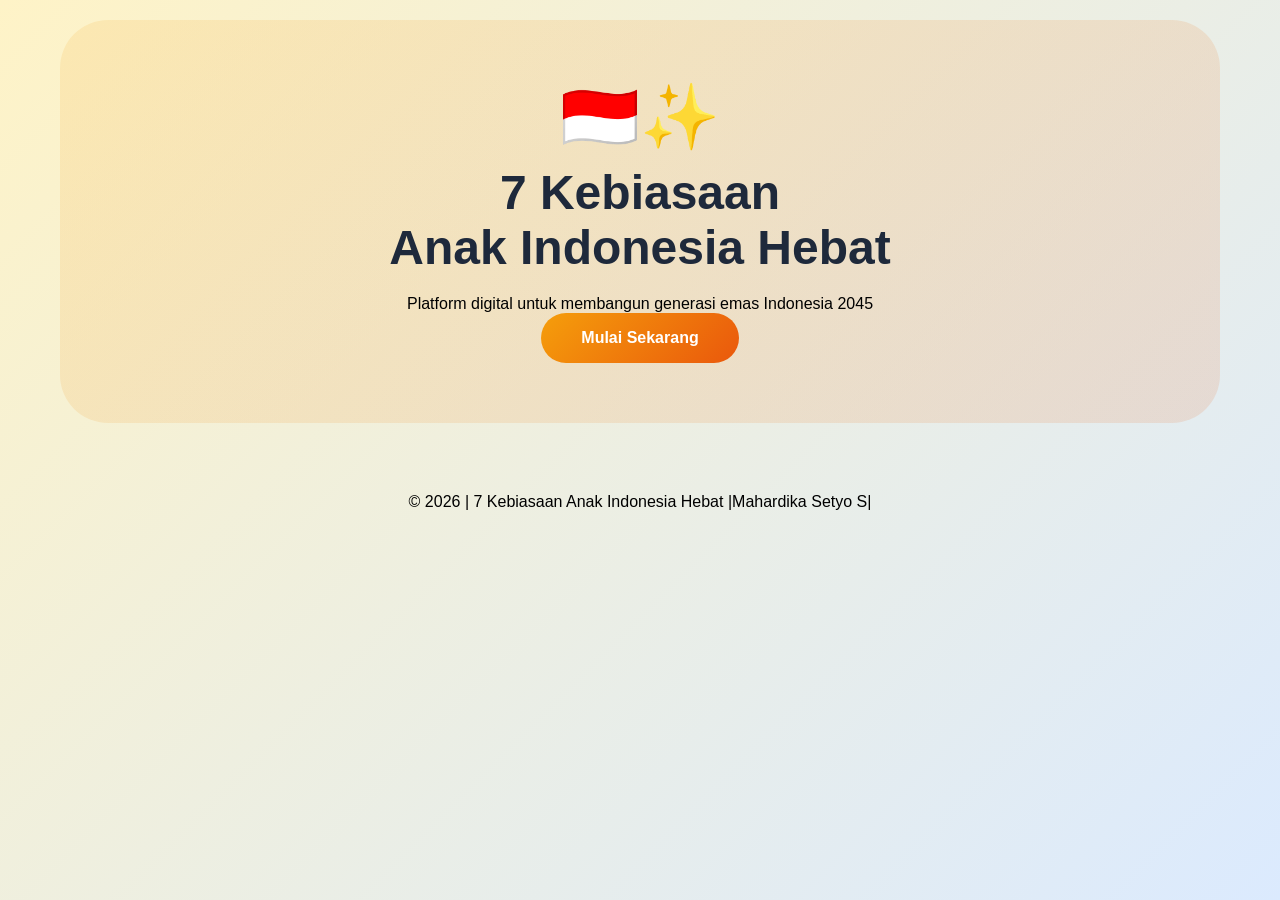
==== index.html @ 8ad5bed9 "Update index.html" ====
<!DOCTYPE html>
<html lang="id">
<head>
    <meta charset="UTF-8">
    <meta name="viewport" content="width=device-width, initial-scale=1.0">
    <title>7 Kebiasaan Anak Indonesia Hebat</title>
    <link rel="stylesheet" href="style.css">
    <script src="app.js"></script>
</head>
<body>
<div id="loadingOverlay" class="loading-overlay hidden"><div class="spinner"></div></div>

<div class="container">
    <div class="hero">
        <div class="logo-icon">🇮🇩✨</div>
        <h1>7 Kebiasaan<br>Anak Indonesia Hebat</h1>
        <p>Platform digital untuk membangun generasi emas Indonesia 2045</p>
        <div style="display: flex; gap: 20px; justify-content: center; flex-wrap: wrap;">
            <button onclick="window.location.href='login.html'" class="btn btn-primary" style="padding: 16px 40px; font-size: 16px;">Mulai Sekarang</button>
        </div>
    </div>
    <footer style="text-align: center; padding: 30px;">© 2026 | 7 Kebiasaan Anak Indonesia Hebat |Mahardika Setyo S|</footer>
</div>
</body>
</html>
---- style.css ----
* {
    margin: 0;
    padding: 0;
    box-sizing: border-box;
    font-family: 'Segoe UI', Tahoma, Geneva, Verdana, sans-serif;
}

body {
    background: linear-gradient(135deg, #fef3c7 0%, #dbeafe 100%);
    min-height: 100vh;
}

.container {
    max-width: 1200px;
    margin: 0 auto;
    padding: 20px;
}

.card {
    background: white;
    border-radius: 24px;
    padding: 28px;
    margin-bottom: 24px;
    box-shadow: 0 10px 25px -5px rgba(0, 0, 0, 0.1);
}

.login-card {
    max-width: 500px;
    margin: 60px auto;
    text-align: center;
}

.logo-icon {
    font-size: 64px;
    margin-bottom: 10px;
}

.btn {
    padding: 12px 28px;
    border-radius: 40px;
    border: none;
    font-weight: 600;
    cursor: pointer;
    transition: all 0.2s;
    font-size: 14px;
    display: inline-flex;
    align-items: center;
    gap: 8px;
    justify-content: center;
}

.btn-primary {
    background: linear-gradient(135deg, #f59e0b, #ea580c);
    color: white;
}

.btn-primary:hover {
    transform: translateY(-2px);
    box-shadow: 0 8px 20px rgba(245, 158, 11, 0.4);
}

.btn-secondary {
    background: #1e293b;
    color: white;
}

.btn-outline {
    background: transparent;
    border: 2px solid #f59e0b;
    color: #f59e0b;
}

.btn-outline:hover {
    background: #f59e0b;
    color: white;
}

.btn-danger {
    background: #ef4444;
    color: white;
}

.btn-sm {
    padding: 6px 16px;
    font-size: 12px;
}

.btn-block {
    width: 100%;
}

.form-group {
    margin-bottom: 20px;
    text-align: left;
}

label {
    font-weight: 600;
    color: #334155;
    display: block;
    margin-bottom: 8px;
}

input, select, textarea {
    width: 100%;
    padding: 12px 16px;
    border: 2px solid #e2e8f0;
    border-radius: 16px;
    font-size: 14px;
}

input:focus, select:focus, textarea:focus {
    outline: none;
    border-color: #f59e0b;
}

.habit-card {
    background: #fefce8;
    border-radius: 20px;
    padding: 20px;
    margin-bottom: 20px;
    border-left: 5px solid #f59e0b;
}

.habit-card h3 {
    margin-bottom: 15px;
    color: #1e293b;
    font-size: 1.1rem;
}

.checkbox-grid {
    display: grid;
    grid-template-columns: repeat(auto-fill, minmax(200px, 1fr));
    gap: 10px;
    margin-bottom: 10px;
    max-height: 400px;
    overflow-y: auto;
}

.checkbox-item {
    background: white;
    padding: 10px 16px;
    border-radius: 40px;
    display: flex;
    align-items: center;
    gap: 10px;
    border: 1px solid #e2e8f0;
    cursor: pointer;
}

.checkbox-item:hover {
    background: #fef3c7;
    border-color: #f59e0b;
}

.checkbox-item input {
    width: auto;
    margin: 0;
}

.navbar {
    background: white;
    padding: 16px 32px;
    box-shadow: 0 4px 20px rgba(0, 0, 0, 0.05);
    position: sticky;
    top: 0;
    z-index: 100;
}

.nav-container {
    max-width: 1200px;
    margin: 0 auto;
    display: flex;
    justify-content: space-between;
    align-items: center;
    flex-wrap: wrap;
    gap: 15px;
}

.logo {
    display: flex;
    align-items: center;
    gap: 10px;
    font-weight: 700;
    font-size: 1.2rem;
    color: #1e293b;
}

.user-info {
    display: flex;
    align-items: center;
    gap: 16px;
}

.tabs {
    display: flex;
    gap: 12px;
    margin-bottom: 24px;
    flex-wrap: wrap;
}

.tab {
    padding: 10px 24px;
    border-radius: 40px;
    cursor: pointer;
    background: #f1f5f9;
    font-weight: 600;
    border: none;
    transition: all 0.2s;
}

.tab.active {
    background: #f59e0b;
    color: white;
}

.tab:hover:not(.active) {
    background: #e2e8f0;
}

.login-tabs {
    display: flex;
    gap: 12px;
    margin-bottom: 24px;
}

.tab-btn {
    flex: 1;
    padding: 10px;
    border-radius: 40px;
    cursor: pointer;
    background: #f1f5f9;
    border: none;
    font-weight: 600;
    transition: all 0.2s;
}

.tab-btn.active {
    background: #f59e0b;
    color: white;
}

.table-wrapper {
    overflow-x: auto;
    margin-top: 20px;
    border-radius: 16px;
    border: 1px solid #e2e8f0;
    background: white;
}

.data-table {
    width: 100%;
    border-collapse: collapse;
    font-size: 14px;
}

.data-table th {
    background: #f59e0b;
    color: white;
    padding: 14px 16px;
    text-align: left;
    white-space: nowrap;
}

.data-table td {
    padding: 12px 16px;
    border-bottom: 1px solid #e2e8f0;
}

.data-table tr:hover {
    background: #fef3c7;
}

.btn-delete {
    background: #ef4444;
    color: white;
    border: none;
    padding: 6px 14px;
    border-radius: 20px;
    cursor: pointer;
}

.btn-delete:hover {
    background: #dc2626;
}

.empty-row td {
    text-align: center;
    padding: 40px;
    color: #94a3b8;
}

.loading-overlay {
    position: fixed;
    top: 0;
    left: 0;
    right: 0;
    bottom: 0;
    background: rgba(0, 0, 0, 0.5);
    display: flex;
    align-items: center;
    justify-content: center;
    z-index: 2000;
}

.spinner {
    width: 50px;
    height: 50px;
    border: 4px solid #f3f3f3;
    border-top: 4px solid #f59e0b;
    border-radius: 50%;
    animation: spin 1s linear infinite;
}

@keyframes spin {
    to { transform: rotate(360deg); }
}

.toast {
    position: fixed;
    bottom: 30px;
    right: 30px;
    background: #1e293b;
    color: white;
    padding: 14px 24px;
    border-radius: 60px;
    z-index: 1000;
    animation: slideIn 0.3s ease;
    box-shadow: 0 5px 15px rgba(0, 0, 0, 0.2);
}

@keyframes slideIn {
    from { transform: translateX(100%); opacity: 0; }
    to { transform: translateX(0); opacity: 1; }
}

.hidden {
    display: none;
}

.flex-between {
    display: flex;
    justify-content: space-between;
    align-items: center;
    flex-wrap: wrap;
    gap: 16px;
}

.btn-group {
    display: flex;
    gap: 10px;
    flex-wrap: wrap;
}

small {
    color: #64748b;
    font-size: 12px;
}

.stats-grid {
    display: grid;
    grid-template-columns: repeat(4, 1fr);
    gap: 20px;
    margin-bottom: 30px;
}

.stat-card {
    background: linear-gradient(135deg, #f59e0b10, #ea580c10);
    border-radius: 24px;
    padding: 20px;
    text-align: center;
    border: 1px solid #f59e0b20;
}

.stat-value {
    font-size: 32px;
    font-weight: 800;
    color: #f59e0b;
}

.hero {
    text-align: center;
    padding: 60px 20px;
    background: linear-gradient(135deg, #f59e0b20, #ea580c20);
    border-radius: 48px;
    margin-bottom: 40px;
}

.hero h1 {
    font-size: 3rem;
    color: #1e293b;
    margin-bottom: 20px;
}

.date-input {
    max-width: 250px;
}

@media (max-width: 768px) {
    .container { padding: 16px; }
    .card { padding: 20px; }
    .hero h1 { font-size: 2rem; }
    .stats-grid { grid-template-columns: repeat(2, 1fr); }
    .data-table th, .data-table td { padding: 8px 10px; font-size: 11px; }
}
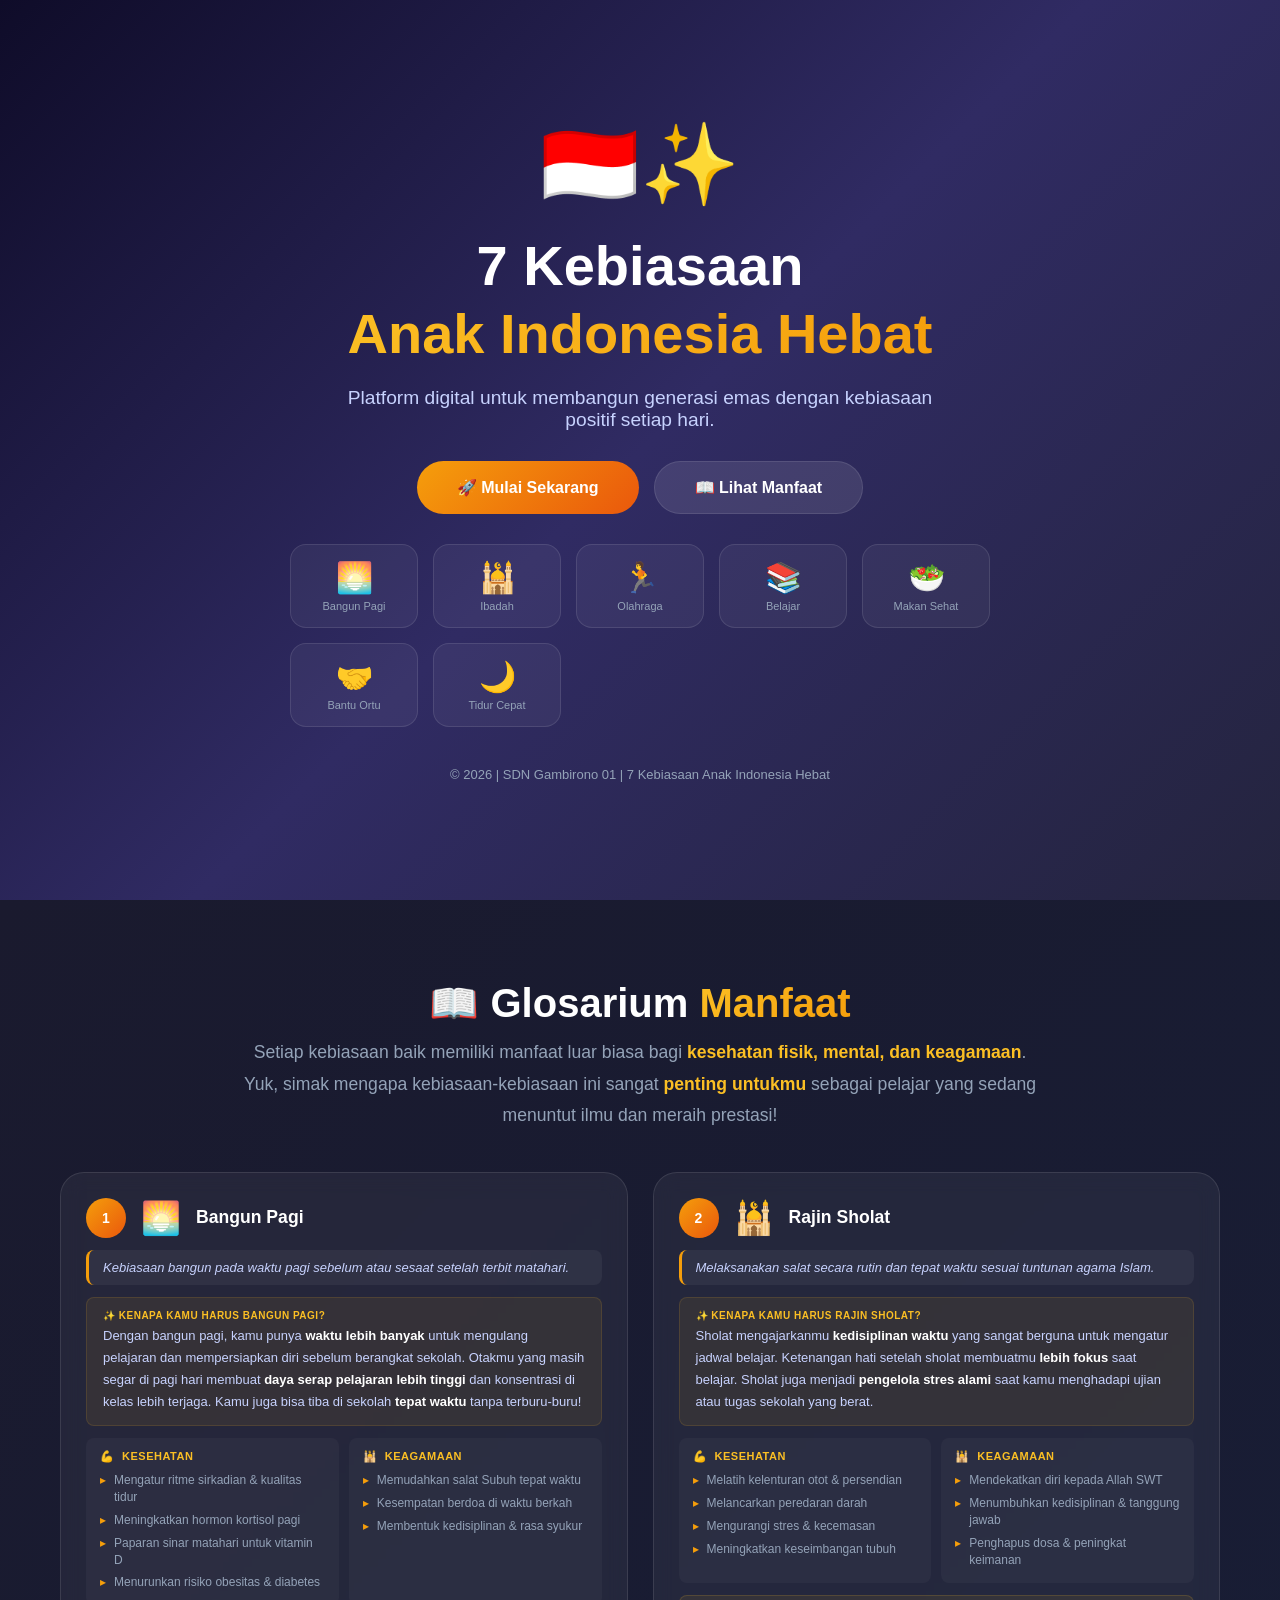
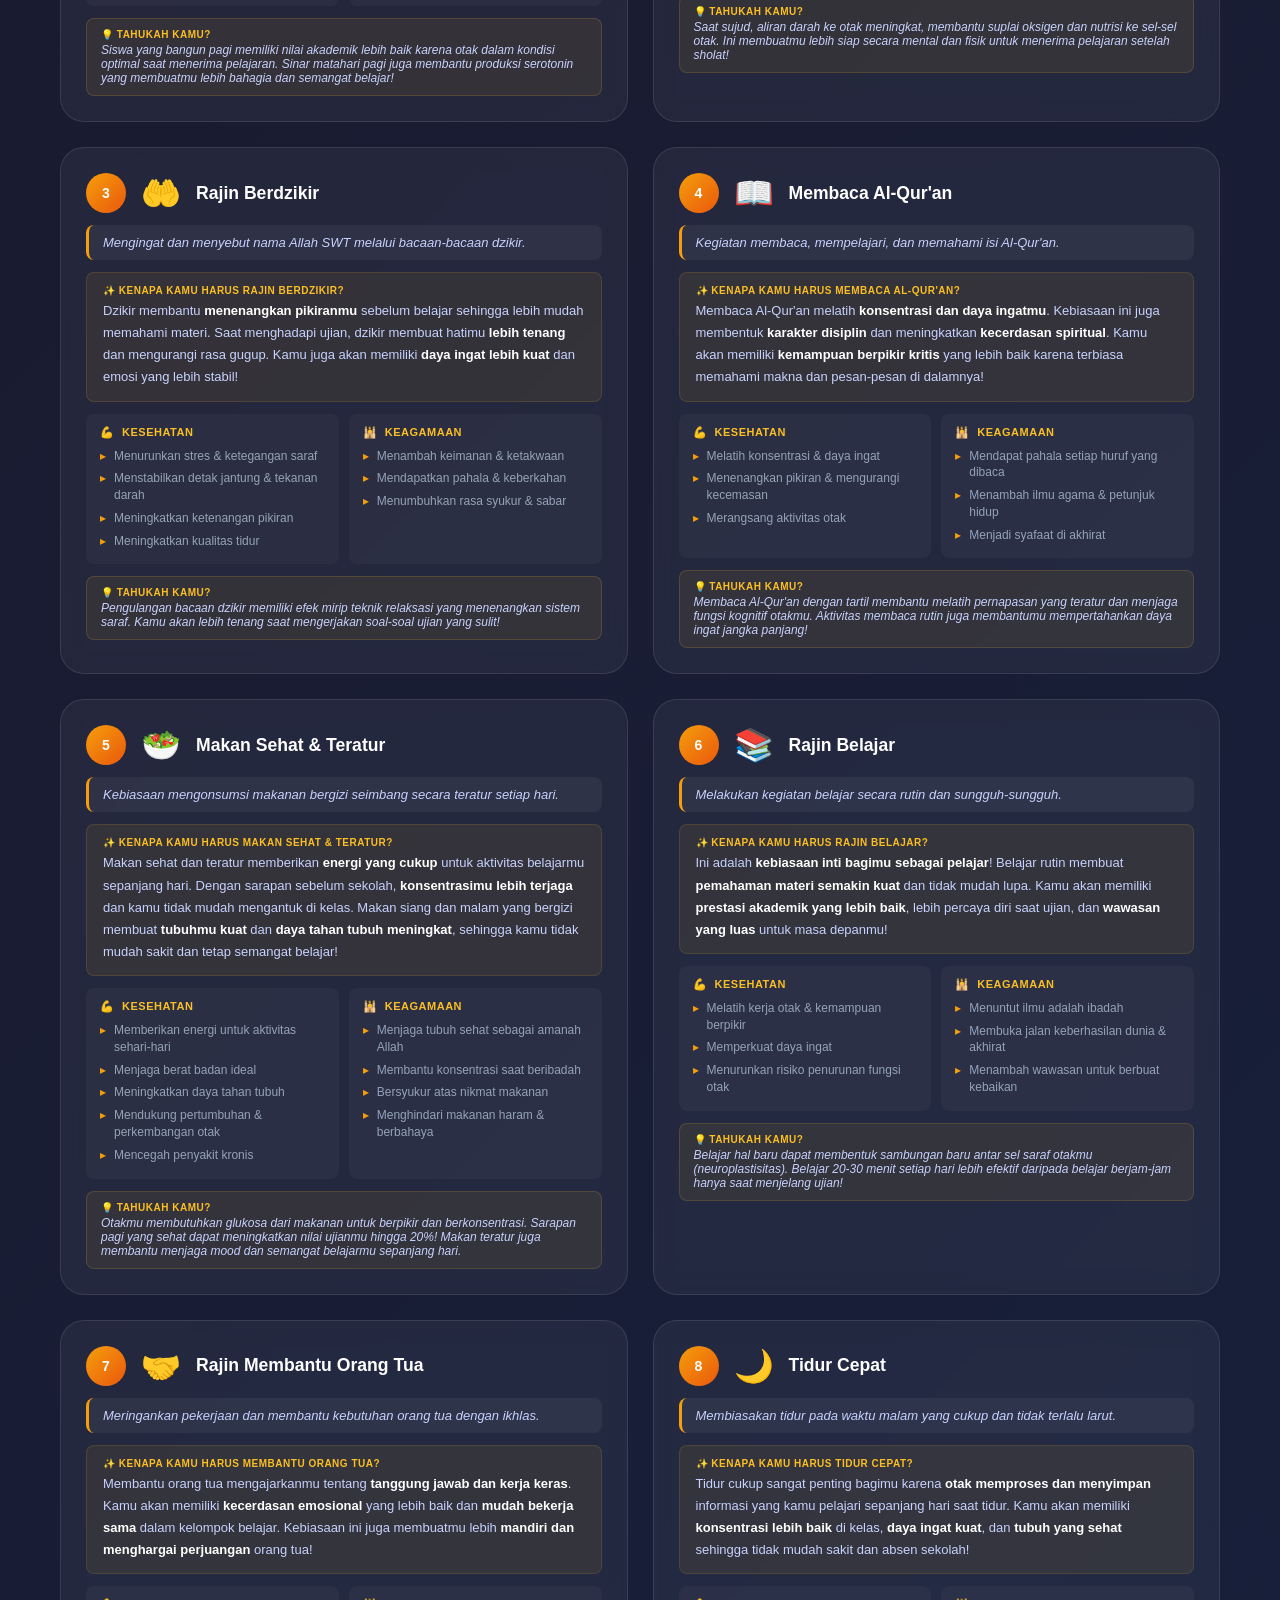
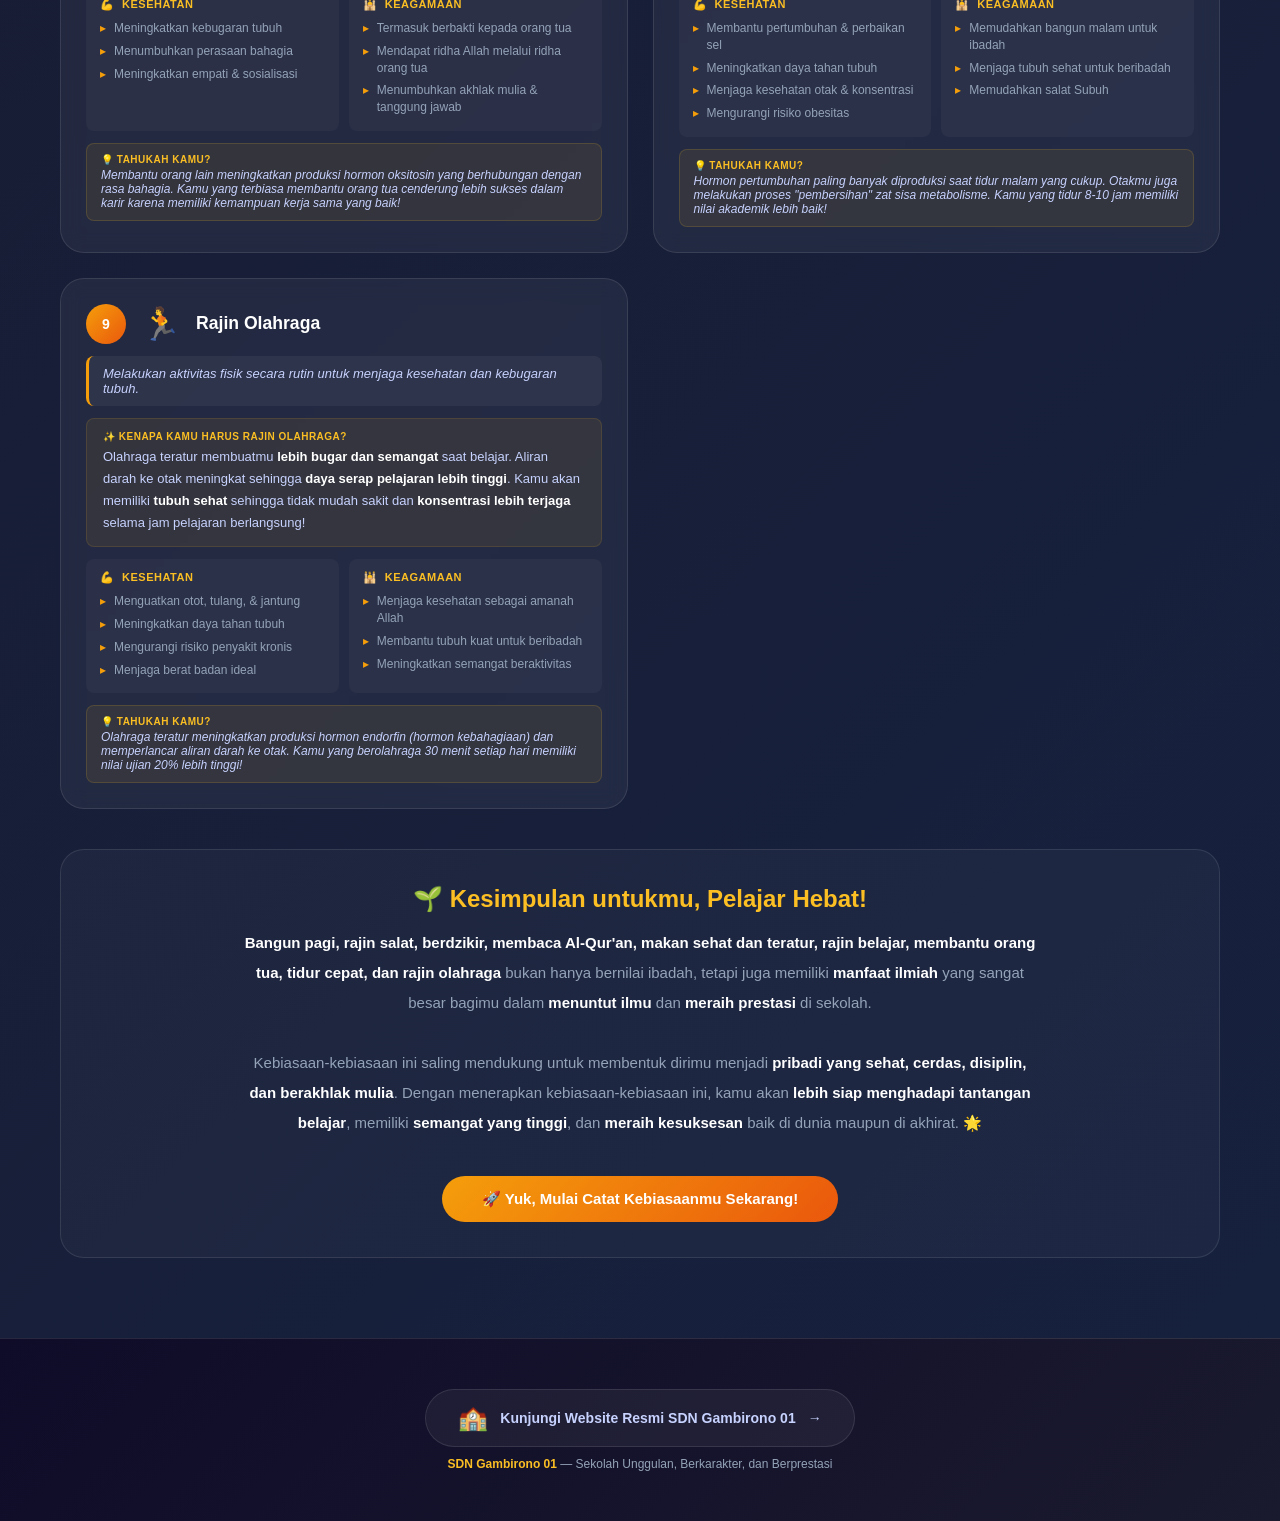
==== commit 4443a311: "Update index.html" ====
--- a/index.html
+++ b/index.html
@@ -3,23 +3,845 @@
 <head>
     <meta charset="UTF-8">
     <meta name="viewport" content="width=device-width, initial-scale=1.0">
-    <title>7 Kebiasaan Anak Indonesia Hebat</title>
-    <link rel="stylesheet" href="style.css">
-    <script src="app.js"></script>
+    <title>7 Kebiasaan Anak Indonesia Hebat - SDN Gambirono 01</title>
+    <link rel="stylesheet" href="styles.css">
+    <style>
+        .hero-full {
+            min-height: 100vh;
+            display: flex;
+            flex-direction: column;
+            justify-content: center;
+            align-items: center;
+            text-align: center;
+            padding: 40px 20px;
+            background: linear-gradient(135deg, #0f0c29, #302b63, #24243e);
+        }
+        .hero-full .logo-icon {
+            font-size: 80px;
+            margin-bottom: 20px;
+        }
+        .hero-full h1 {
+            font-size: 3.5rem;
+            font-weight: 900;
+            line-height: 1.2;
+            margin-bottom: 20px;
+        }
+        .hero-full h1 .highlight {
+            background: linear-gradient(135deg, #fbbf24, #f59e0b);
+            -webkit-background-clip: text;
+            -webkit-text-fill-color: transparent;
+            background-clip: text;
+        }
+        .hero-full p.subtitle {
+            font-size: 1.2rem;
+            color: var(--text-light);
+            max-width: 600px;
+            margin-bottom: 30px;
+        }
+        .hero-full .btn-group {
+            display: flex;
+            gap: 15px;
+            flex-wrap: wrap;
+            justify-content: center;
+        }
+        .hero-full .btn-hero {
+            padding: 16px 40px;
+            font-size: 16px;
+            border-radius: var(--radius-full);
+        }
+        .hero-full .features-hero {
+            display: grid;
+            grid-template-columns: repeat(auto-fit, minmax(120px, 1fr));
+            gap: 15px;
+            max-width: 700px;
+            margin: 30px auto 0;
+            width: 100%;
+        }
+        .hero-full .features-hero .feat {
+            background: rgba(255,255,255,0.05);
+            border-radius: var(--radius);
+            padding: 15px;
+            text-align: center;
+            border: 1px solid var(--border-glass);
+            transition: all 0.3s;
+            cursor: default;
+        }
+        .hero-full .features-hero .feat:hover {
+            background: rgba(255,255,255,0.1);
+            transform: translateY(-3px);
+        }
+        .hero-full .features-hero .feat .icon {
+            font-size: 30px;
+        }
+        .hero-full .features-hero .feat .label {
+            font-size: 11px;
+            color: var(--text-muted);
+            margin-top: 5px;
+        }
+        .footer-hero {
+            margin-top: 40px;
+            color: var(--text-muted);
+            font-size: 13px;
+        }
+
+        /* ============ GLOSARIUM ============ */
+        .glosarium-section {
+            background: linear-gradient(135deg, #1a1a2e, #16213e);
+            padding: 60px 20px;
+            width: 100%;
+        }
+        .glosarium-section .container {
+            max-width: 1200px;
+            margin: 0 auto;
+        }
+        .glosarium-section .section-title {
+            text-align: center;
+            font-size: 2.5rem;
+            font-weight: 800;
+            color: white;
+            margin-bottom: 10px;
+        }
+        .glosarium-section .section-title span {
+            background: linear-gradient(135deg, #fbbf24, #f59e0b);
+            -webkit-background-clip: text;
+            -webkit-text-fill-color: transparent;
+            background-clip: text;
+        }
+        .glosarium-section .section-subtitle {
+            text-align: center;
+            color: var(--text-muted);
+            font-size: 1.1rem;
+            margin-bottom: 40px;
+            max-width: 800px;
+            margin-left: auto;
+            margin-right: auto;
+            line-height: 1.8;
+        }
+        .glosarium-section .section-subtitle strong {
+            color: var(--primary-light);
+        }
+        .glosarium-grid {
+            display: grid;
+            grid-template-columns: repeat(auto-fit, minmax(380px, 1fr));
+            gap: 25px;
+        }
+        .glosarium-card {
+            background: rgba(255,255,255,0.05);
+            border-radius: var(--radius-lg);
+            padding: 25px;
+            border: 1px solid var(--border-glass);
+            transition: all 0.3s;
+            backdrop-filter: blur(10px);
+        }
+        .glosarium-card:hover {
+            background: rgba(255,255,255,0.08);
+            transform: translateY(-5px);
+            box-shadow: 0 20px 40px rgba(0,0,0,0.3);
+        }
+        .glosarium-card .card-header {
+            display: flex;
+            align-items: center;
+            gap: 15px;
+            margin-bottom: 12px;
+        }
+        .glosarium-card .card-header .number {
+            display: flex;
+            align-items: center;
+            justify-content: center;
+            width: 40px;
+            height: 40px;
+            border-radius: 50%;
+            background: var(--primary-gradient);
+            color: white;
+            font-weight: 800;
+            font-size: 14px;
+            flex-shrink: 0;
+        }
+        .glosarium-card .card-header .icon {
+            font-size: 32px;
+        }
+        .glosarium-card .card-header h3 {
+            font-size: 1.1rem;
+            color: white;
+            font-weight: 700;
+        }
+        .glosarium-card .pengertian {
+            font-size: 13px;
+            color: var(--text-light);
+            font-style: italic;
+            margin-bottom: 12px;
+            padding: 10px 14px;
+            background: rgba(255,255,255,0.05);
+            border-radius: 8px;
+            border-left: 3px solid var(--primary);
+        }
+        .glosarium-card .ajakan {
+            background: rgba(251, 191, 36, 0.08);
+            border-radius: 8px;
+            padding: 12px 16px;
+            margin-bottom: 12px;
+            border: 1px solid rgba(251, 191, 36, 0.12);
+        }
+        .glosarium-card .ajakan .label {
+            font-size: 10px;
+            font-weight: 700;
+            color: var(--primary-light);
+            text-transform: uppercase;
+            letter-spacing: 0.5px;
+        }
+        .glosarium-card .ajakan .text {
+            font-size: 13px;
+            color: var(--text-light);
+            margin-top: 4px;
+            line-height: 1.7;
+        }
+        .glosarium-card .ajakan .text strong {
+            color: white;
+        }
+        .glosarium-card .benefits {
+            display: grid;
+            grid-template-columns: 1fr 1fr;
+            gap: 10px;
+        }
+        .glosarium-card .benefits .benefit-col {
+            background: rgba(255,255,255,0.03);
+            border-radius: 8px;
+            padding: 12px 14px;
+        }
+        .glosarium-card .benefits .benefit-col .benefit-title {
+            font-size: 11px;
+            font-weight: 700;
+            color: var(--primary-light);
+            text-transform: uppercase;
+            letter-spacing: 0.5px;
+            margin-bottom: 6px;
+        }
+        .glosarium-card .benefits .benefit-col .benefit-title .emoji {
+            margin-right: 4px;
+        }
+        .glosarium-card .benefits .benefit-col ul {
+            list-style: none;
+            padding: 0;
+            margin: 0;
+        }
+        .glosarium-card .benefits .benefit-col ul li {
+            font-size: 12px;
+            color: var(--text-muted);
+            padding: 3px 0;
+            padding-left: 14px;
+            position: relative;
+            line-height: 1.4;
+        }
+        .glosarium-card .benefits .benefit-col ul li::before {
+            content: "▸";
+            position: absolute;
+            left: 0;
+            color: var(--primary);
+        }
+        .glosarium-card .fact {
+            margin-top: 12px;
+            padding: 10px 14px;
+            background: rgba(251, 191, 36, 0.08);
+            border-radius: 8px;
+            border: 1px solid rgba(251, 191, 36, 0.15);
+        }
+        .glosarium-card .fact .fact-label {
+            font-size: 10px;
+            font-weight: 700;
+            color: var(--primary-light);
+            text-transform: uppercase;
+            letter-spacing: 0.5px;
+        }
+        .glosarium-card .fact .fact-text {
+            font-size: 12px;
+            color: var(--text-light);
+            margin-top: 3px;
+            font-style: italic;
+        }
+
+        .glosarium-footer {
+            margin-top: 40px;
+            padding: 35px;
+            background: rgba(255,255,255,0.03);
+            border-radius: var(--radius-lg);
+            border: 1px solid var(--border-glass);
+            text-align: center;
+        }
+        .glosarium-footer h3 {
+            color: white;
+            font-size: 1.5rem;
+            margin-bottom: 15px;
+        }
+        .glosarium-footer h3 span {
+            color: var(--primary-light);
+        }
+        .glosarium-footer p {
+            color: var(--text-muted);
+            font-size: 15px;
+            max-width: 800px;
+            margin: 0 auto;
+            line-height: 2;
+        }
+        .glosarium-footer p strong {
+            color: white;
+        }
+        .glosarium-footer .btn-footer {
+            margin-top: 20px;
+            display: inline-flex;
+            padding: 14px 40px;
+            font-size: 15px;
+            border-radius: var(--radius-full);
+            background: var(--primary-gradient);
+            color: white;
+            border: none;
+            font-weight: 700;
+            cursor: pointer;
+            transition: all 0.3s;
+            text-decoration: none;
+        }
+        .glosarium-footer .btn-footer:hover {
+            transform: translateY(-2px);
+            box-shadow: 0 8px 25px rgba(245, 158, 11, 0.4);
+        }
+
+        /* ============ LINK WEBSITE SEKOLAH ============ */
+        .school-link-section {
+            background: linear-gradient(135deg, #0f0c29, #1a1a2e);
+            padding: 30px 20px;
+            text-align: center;
+            border-top: 1px solid var(--border-glass);
+        }
+        .school-link-section .container {
+            max-width: 800px;
+            margin: 0 auto;
+        }
+        .school-link-section .school-link {
+            display: inline-flex;
+            align-items: center;
+            gap: 12px;
+            padding: 14px 32px;
+            background: rgba(255,255,255,0.05);
+            border: 1px solid var(--border-glass);
+            border-radius: var(--radius-full);
+            color: var(--text-light);
+            text-decoration: none;
+            font-size: 14px;
+            font-weight: 600;
+            transition: all 0.3s;
+        }
+        .school-link-section .school-link:hover {
+            background: rgba(255,255,255,0.1);
+            border-color: var(--primary);
+            color: white;
+            transform: translateY(-2px);
+            box-shadow: 0 8px 25px rgba(0,0,0,0.2);
+        }
+        .school-link-section .school-link .icon {
+            font-size: 24px;
+        }
+        .school-link-section .school-link .arrow {
+            transition: transform 0.3s;
+        }
+        .school-link-section .school-link:hover .arrow {
+            transform: translateX(5px);
+        }
+        .school-link-section .school-name {
+            color: var(--text-muted);
+            font-size: 12px;
+            margin-top: 10px;
+        }
+        .school-link-section .school-name strong {
+            color: var(--primary-light);
+        }
+
+        @media (max-width: 768px) {
+            .hero-full h1 { font-size: 2.2rem; }
+            .hero-full .btn-hero { padding: 14px 28px; font-size: 14px; }
+            .glosarium-section .section-title { font-size: 1.8rem; }
+            .glosarium-grid { grid-template-columns: 1fr; }
+            .glosarium-card .benefits { grid-template-columns: 1fr; }
+            .glosarium-footer h3 { font-size: 1.2rem; }
+            .glosarium-footer p { font-size: 14px; }
+            .school-link-section .school-link { font-size: 13px; padding: 12px 24px; }
+        }
+        @media (max-width: 480px) {
+            .glosarium-card .benefits { grid-template-columns: 1fr; }
+            .glosarium-card .card-header h3 { font-size: 1rem; }
+            .glosarium-section .section-subtitle { font-size: 0.95rem; }
+            .school-link-section .school-link { font-size: 12px; padding: 10px 18px; flex-wrap: wrap; justify-content: center; }
+        }
+    </style>
 </head>
 <body>
-<div id="loadingOverlay" class="loading-overlay hidden"><div class="spinner"></div></div>
-
-<div class="container">
-    <div class="hero">
-        <div class="logo-icon">🇮🇩✨</div>
-        <h1>7 Kebiasaan<br>Anak Indonesia Hebat</h1>
-        <p>Platform digital untuk membangun generasi emas Indonesia 2045</p>
-        <div style="display: flex; gap: 20px; justify-content: center; flex-wrap: wrap;">
-            <button onclick="window.location.href='login.html'" class="btn btn-primary" style="padding: 16px 40px; font-size: 16px;">Mulai Sekarang</button>
+
+<!-- ============ HERO SECTION ============ -->
+<div class="hero-full">
+    <div class="logo-icon">🇮🇩✨</div>
+    <h1>7 Kebiasaan<br><span class="highlight">Anak Indonesia Hebat</span></h1>
+    <p class="subtitle">Platform digital untuk membangun generasi emas dengan kebiasaan positif setiap hari.</p>
+    <div class="btn-group">
+        <a href="login.html" class="btn btn-primary btn-hero">🚀 Mulai Sekarang</a>
+        <a href="#glosarium" class="btn btn-secondary btn-hero">📖 Lihat Manfaat</a>
+    </div>
+    
+    <div class="features-hero">
+        <div class="feat"><div class="icon">🌅</div><div class="label">Bangun Pagi</div></div>
+        <div class="feat"><div class="icon">🕌</div><div class="label">Ibadah</div></div>
+        <div class="feat"><div class="icon">🏃</div><div class="label">Olahraga</div></div>
+        <div class="feat"><div class="icon">📚</div><div class="label">Belajar</div></div>
+        <div class="feat"><div class="icon">🥗</div><div class="label">Makan Sehat</div></div>
+        <div class="feat"><div class="icon">🤝</div><div class="label">Bantu Ortu</div></div>
+        <div class="feat"><div class="icon">🌙</div><div class="label">Tidur Cepat</div></div>
+    </div>
+    
+    <div class="footer-hero">
+        © 2026 | SDN Gambirono 01 | 7 Kebiasaan Anak Indonesia Hebat
+    </div>
+</div>
+
+<!-- ============ GLOSARIUM SECTION ============ -->
+<section class="glosarium-section" id="glosarium">
+    <div class="container">
+        <h2 class="section-title">📖 Glosarium <span>Manfaat</span></h2>
+        <p class="section-subtitle">
+            Setiap kebiasaan baik memiliki manfaat luar biasa bagi <strong>kesehatan fisik, mental, dan keagamaan</strong>. 
+            Yuk, simak mengapa kebiasaan-kebiasaan ini sangat <strong>penting untukmu</strong> sebagai pelajar 
+            yang sedang menuntut ilmu dan meraih prestasi!
+        </p>
+
+        <div class="glosarium-grid">
+            <!-- 1. Bangun Pagi -->
+            <div class="glosarium-card">
+                <div class="card-header">
+                    <span class="number">1</span>
+                    <span class="icon">🌅</span>
+                    <h3>Bangun Pagi</h3>
+                </div>
+                <div class="pengertian">
+                    Kebiasaan bangun pada waktu pagi sebelum atau sesaat setelah terbit matahari.
+                </div>
+                <div class="ajakan">
+                    <div class="label">✨ Kenapa Kamu Harus Bangun Pagi?</div>
+                    <div class="text">
+                        Dengan bangun pagi, kamu punya <strong>waktu lebih banyak</strong> untuk mengulang pelajaran 
+                        dan mempersiapkan diri sebelum berangkat sekolah. Otakmu yang masih segar di pagi hari membuat 
+                        <strong>daya serap pelajaran lebih tinggi</strong> dan konsentrasi di kelas lebih terjaga. 
+                        Kamu juga bisa tiba di sekolah <strong>tepat waktu</strong> tanpa terburu-buru!
+                    </div>
+                </div>
+                <div class="benefits">
+                    <div class="benefit-col">
+                        <div class="benefit-title"><span class="emoji">💪</span> Kesehatan</div>
+                        <ul>
+                            <li>Mengatur ritme sirkadian & kualitas tidur</li>
+                            <li>Meningkatkan hormon kortisol pagi</li>
+                            <li>Paparan sinar matahari untuk vitamin D</li>
+                            <li>Menurunkan risiko obesitas & diabetes</li>
+                        </ul>
+                    </div>
+                    <div class="benefit-col">
+                        <div class="benefit-title"><span class="emoji">🕌</span> Keagamaan</div>
+                        <ul>
+                            <li>Memudahkan salat Subuh tepat waktu</li>
+                            <li>Kesempatan berdoa di waktu berkah</li>
+                            <li>Membentuk kedisiplinan & rasa syukur</li>
+                        </ul>
+                    </div>
+                </div>
+                <div class="fact">
+                    <div class="fact-label">💡 Tahukah Kamu?</div>
+                    <div class="fact-text">Siswa yang bangun pagi memiliki nilai akademik lebih baik karena otak dalam kondisi optimal saat menerima pelajaran. Sinar matahari pagi juga membantu produksi serotonin yang membuatmu lebih bahagia dan semangat belajar!</div>
+                </div>
+            </div>
+
+            <!-- 2. Rajin Sholat -->
+            <div class="glosarium-card">
+                <div class="card-header">
+                    <span class="number">2</span>
+                    <span class="icon">🕌</span>
+                    <h3>Rajin Sholat</h3>
+                </div>
+                <div class="pengertian">
+                    Melaksanakan salat secara rutin dan tepat waktu sesuai tuntunan agama Islam.
+                </div>
+                <div class="ajakan">
+                    <div class="label">✨ Kenapa Kamu Harus Rajin Sholat?</div>
+                    <div class="text">
+                        Sholat mengajarkanmu <strong>kedisiplinan waktu</strong> yang sangat berguna untuk 
+                        mengatur jadwal belajar. Ketenangan hati setelah sholat membuatmu <strong>lebih fokus</strong> 
+                        saat belajar. Sholat juga menjadi <strong>pengelola stres alami</strong> saat kamu 
+                        menghadapi ujian atau tugas sekolah yang berat.
+                    </div>
+                </div>
+                <div class="benefits">
+                    <div class="benefit-col">
+                        <div class="benefit-title"><span class="emoji">💪</span> Kesehatan</div>
+                        <ul>
+                            <li>Melatih kelenturan otot & persendian</li>
+                            <li>Melancarkan peredaran darah</li>
+                            <li>Mengurangi stres & kecemasan</li>
+                            <li>Meningkatkan keseimbangan tubuh</li>
+                        </ul>
+                    </div>
+                    <div class="benefit-col">
+                        <div class="benefit-title"><span class="emoji">🕌</span> Keagamaan</div>
+                        <ul>
+                            <li>Mendekatkan diri kepada Allah SWT</li>
+                            <li>Menumbuhkan kedisiplinan & tanggung jawab</li>
+                            <li>Penghapus dosa & peningkat keimanan</li>
+                        </ul>
+                    </div>
+                </div>
+                <div class="fact">
+                    <div class="fact-label">💡 Tahukah Kamu?</div>
+                    <div class="fact-text">Saat sujud, aliran darah ke otak meningkat, membantu suplai oksigen dan nutrisi ke sel-sel otak. Ini membuatmu lebih siap secara mental dan fisik untuk menerima pelajaran setelah sholat!</div>
+                </div>
+            </div>
+
+            <!-- 3. Rajin Berdzikir -->
+            <div class="glosarium-card">
+                <div class="card-header">
+                    <span class="number">3</span>
+                    <span class="icon">🤲</span>
+                    <h3>Rajin Berdzikir</h3>
+                </div>
+                <div class="pengertian">
+                    Mengingat dan menyebut nama Allah SWT melalui bacaan-bacaan dzikir.
+                </div>
+                <div class="ajakan">
+                    <div class="label">✨ Kenapa Kamu Harus Rajin Berdzikir?</div>
+                    <div class="text">
+                        Dzikir membantu <strong>menenangkan pikiranmu</strong> sebelum belajar sehingga 
+                        lebih mudah memahami materi. Saat menghadapi ujian, dzikir membuat hatimu 
+                        <strong>lebih tenang</strong> dan mengurangi rasa gugup. Kamu juga akan memiliki 
+                        <strong>daya ingat lebih kuat</strong> dan emosi yang lebih stabil!
+                    </div>
+                </div>
+                <div class="benefits">
+                    <div class="benefit-col">
+                        <div class="benefit-title"><span class="emoji">💪</span> Kesehatan</div>
+                        <ul>
+                            <li>Menurunkan stres & ketegangan saraf</li>
+                            <li>Menstabilkan detak jantung & tekanan darah</li>
+                            <li>Meningkatkan ketenangan pikiran</li>
+                            <li>Meningkatkan kualitas tidur</li>
+                        </ul>
+                    </div>
+                    <div class="benefit-col">
+                        <div class="benefit-title"><span class="emoji">🕌</span> Keagamaan</div>
+                        <ul>
+                            <li>Menambah keimanan & ketakwaan</li>
+                            <li>Mendapatkan pahala & keberkahan</li>
+                            <li>Menumbuhkan rasa syukur & sabar</li>
+                        </ul>
+                    </div>
+                </div>
+                <div class="fact">
+                    <div class="fact-label">💡 Tahukah Kamu?</div>
+                    <div class="fact-text">Pengulangan bacaan dzikir memiliki efek mirip teknik relaksasi yang menenangkan sistem saraf. Kamu akan lebih tenang saat mengerjakan soal-soal ujian yang sulit!</div>
+                </div>
+            </div>
+
+            <!-- 4. Membaca Al-Qur'an -->
+            <div class="glosarium-card">
+                <div class="card-header">
+                    <span class="number">4</span>
+                    <span class="icon">📖</span>
+                    <h3>Membaca Al-Qur'an</h3>
+                </div>
+                <div class="pengertian">
+                    Kegiatan membaca, mempelajari, dan memahami isi Al-Qur'an.
+                </div>
+                <div class="ajakan">
+                    <div class="label">✨ Kenapa Kamu Harus Membaca Al-Qur'an?</div>
+                    <div class="text">
+                        Membaca Al-Qur'an melatih <strong>konsentrasi dan daya ingatmu</strong>. 
+                        Kebiasaan ini juga membentuk <strong>karakter disiplin</strong> dan meningkatkan 
+                        <strong>kecerdasan spiritual</strong>. Kamu akan memiliki <strong>kemampuan berpikir 
+                        kritis</strong> yang lebih baik karena terbiasa memahami makna dan pesan-pesan 
+                        di dalamnya!
+                    </div>
+                </div>
+                <div class="benefits">
+                    <div class="benefit-col">
+                        <div class="benefit-title"><span class="emoji">💪</span> Kesehatan</div>
+                        <ul>
+                            <li>Melatih konsentrasi & daya ingat</li>
+                            <li>Menenangkan pikiran & mengurangi kecemasan</li>
+                            <li>Merangsang aktivitas otak</li>
+                        </ul>
+                    </div>
+                    <div class="benefit-col">
+                        <div class="benefit-title"><span class="emoji">🕌</span> Keagamaan</div>
+                        <ul>
+                            <li>Mendapat pahala setiap huruf yang dibaca</li>
+                            <li>Menambah ilmu agama & petunjuk hidup</li>
+                            <li>Menjadi syafaat di akhirat</li>
+                        </ul>
+                    </div>
+                </div>
+                <div class="fact">
+                    <div class="fact-label">💡 Tahukah Kamu?</div>
+                    <div class="fact-text">Membaca Al-Qur'an dengan tartil membantu melatih pernapasan yang teratur dan menjaga fungsi kognitif otakmu. Aktivitas membaca rutin juga membantumu mempertahankan daya ingat jangka panjang!</div>
+                </div>
+            </div>
+
+            <!-- 5. Makan Sehat dan Teratur -->
+            <div class="glosarium-card">
+                <div class="card-header">
+                    <span class="number">5</span>
+                    <span class="icon">🥗</span>
+                    <h3>Makan Sehat & Teratur</h3>
+                </div>
+                <div class="pengertian">
+                    Kebiasaan mengonsumsi makanan bergizi seimbang secara teratur setiap hari.
+                </div>
+                <div class="ajakan">
+                    <div class="label">✨ Kenapa Kamu Harus Makan Sehat & Teratur?</div>
+                    <div class="text">
+                        Makan sehat dan teratur memberikan <strong>energi yang cukup</strong> untuk aktivitas 
+                        belajarmu sepanjang hari. Dengan sarapan sebelum sekolah, <strong>konsentrasimu 
+                        lebih terjaga</strong> dan kamu tidak mudah mengantuk di kelas. Makan siang dan malam 
+                        yang bergizi membuat <strong>tubuhmu kuat</strong> dan <strong>daya tahan tubuh 
+                        meningkat</strong>, sehingga kamu tidak mudah sakit dan tetap semangat belajar!
+                    </div>
+                </div>
+                <div class="benefits">
+                    <div class="benefit-col">
+                        <div class="benefit-title"><span class="emoji">💪</span> Kesehatan</div>
+                        <ul>
+                            <li>Memberikan energi untuk aktivitas sehari-hari</li>
+                            <li>Menjaga berat badan ideal</li>
+                            <li>Meningkatkan daya tahan tubuh</li>
+                            <li>Mendukung pertumbuhan & perkembangan otak</li>
+                            <li>Mencegah penyakit kronis</li>
+                        </ul>
+                    </div>
+                    <div class="benefit-col">
+                        <div class="benefit-title"><span class="emoji">🕌</span> Keagamaan</div>
+                        <ul>
+                            <li>Menjaga tubuh sehat sebagai amanah Allah</li>
+                            <li>Membantu konsentrasi saat beribadah</li>
+                            <li>Bersyukur atas nikmat makanan</li>
+                            <li>Menghindari makanan haram & berbahaya</li>
+                        </ul>
+                    </div>
+                </div>
+                <div class="fact">
+                    <div class="fact-label">💡 Tahukah Kamu?</div>
+                    <div class="fact-text">Otakmu membutuhkan glukosa dari makanan untuk berpikir dan berkonsentrasi. Sarapan pagi yang sehat dapat meningkatkan nilai ujianmu hingga 20%! Makan teratur juga membantu menjaga mood dan semangat belajarmu sepanjang hari.</div>
+                </div>
+            </div>
+
+            <!-- 6. Rajin Belajar -->
+            <div class="glosarium-card">
+                <div class="card-header">
+                    <span class="number">6</span>
+                    <span class="icon">📚</span>
+                    <h3>Rajin Belajar</h3>
+                </div>
+                <div class="pengertian">
+                    Melakukan kegiatan belajar secara rutin dan sungguh-sungguh.
+                </div>
+                <div class="ajakan">
+                    <div class="label">✨ Kenapa Kamu Harus Rajin Belajar?</div>
+                    <div class="text">
+                        Ini adalah <strong>kebiasaan inti bagimu sebagai pelajar</strong>! Belajar rutin membuat 
+                        <strong>pemahaman materi semakin kuat</strong> dan tidak mudah lupa. Kamu akan memiliki 
+                        <strong>prestasi akademik yang lebih baik</strong>, lebih percaya diri saat ujian, 
+                        dan <strong>wawasan yang luas</strong> untuk masa depanmu!
+                    </div>
+                </div>
+                <div class="benefits">
+                    <div class="benefit-col">
+                        <div class="benefit-title"><span class="emoji">💪</span> Kesehatan</div>
+                        <ul>
+                            <li>Melatih kerja otak & kemampuan berpikir</li>
+                            <li>Memperkuat daya ingat</li>
+                            <li>Menurunkan risiko penurunan fungsi otak</li>
+                        </ul>
+                    </div>
+                    <div class="benefit-col">
+                        <div class="benefit-title"><span class="emoji">🕌</span> Keagamaan</div>
+                        <ul>
+                            <li>Menuntut ilmu adalah ibadah</li>
+                            <li>Membuka jalan keberhasilan dunia & akhirat</li>
+                            <li>Menambah wawasan untuk berbuat kebaikan</li>
+                        </ul>
+                    </div>
+                </div>
+                <div class="fact">
+                    <div class="fact-label">💡 Tahukah Kamu?</div>
+                    <div class="fact-text">Belajar hal baru dapat membentuk sambungan baru antar sel saraf otakmu (neuroplastisitas). Belajar 20-30 menit setiap hari lebih efektif daripada belajar berjam-jam hanya saat menjelang ujian!</div>
+                </div>
+            </div>
+
+            <!-- 7. Rajin Membantu Orang Tua -->
+            <div class="glosarium-card">
+                <div class="card-header">
+                    <span class="number">7</span>
+                    <span class="icon">🤝</span>
+                    <h3>Rajin Membantu Orang Tua</h3>
+                </div>
+                <div class="pengertian">
+                    Meringankan pekerjaan dan membantu kebutuhan orang tua dengan ikhlas.
+                </div>
+                <div class="ajakan">
+                    <div class="label">✨ Kenapa Kamu Harus Membantu Orang Tua?</div>
+                    <div class="text">
+                        Membantu orang tua mengajarkanmu tentang <strong>tanggung jawab dan kerja keras</strong>. 
+                        Kamu akan memiliki <strong>kecerdasan emosional</strong> yang lebih baik dan 
+                        <strong>mudah bekerja sama</strong> dalam kelompok belajar. Kebiasaan ini juga membuatmu 
+                        lebih <strong>mandiri dan menghargai perjuangan</strong> orang tua!
+                    </div>
+                </div>
+                <div class="benefits">
+                    <div class="benefit-col">
+                        <div class="benefit-title"><span class="emoji">💪</span> Kesehatan</div>
+                        <ul>
+                            <li>Meningkatkan kebugaran tubuh</li>
+                            <li>Menumbuhkan perasaan bahagia</li>
+                            <li>Meningkatkan empati & sosialisasi</li>
+                        </ul>
+                    </div>
+                    <div class="benefit-col">
+                        <div class="benefit-title"><span class="emoji">🕌</span> Keagamaan</div>
+                        <ul>
+                            <li>Termasuk berbakti kepada orang tua</li>
+                            <li>Mendapat ridha Allah melalui ridha orang tua</li>
+                            <li>Menumbuhkan akhlak mulia & tanggung jawab</li>
+                        </ul>
+                    </div>
+                </div>
+                <div class="fact">
+                    <div class="fact-label">💡 Tahukah Kamu?</div>
+                    <div class="fact-text">Membantu orang lain meningkatkan produksi hormon oksitosin yang berhubungan dengan rasa bahagia. Kamu yang terbiasa membantu orang tua cenderung lebih sukses dalam karir karena memiliki kemampuan kerja sama yang baik!</div>
+                </div>
+            </div>
+
+            <!-- 8. Tidur Cepat -->
+            <div class="glosarium-card">
+                <div class="card-header">
+                    <span class="number">8</span>
+                    <span class="icon">🌙</span>
+                    <h3>Tidur Cepat</h3>
+                </div>
+                <div class="pengertian">
+                    Membiasakan tidur pada waktu malam yang cukup dan tidak terlalu larut.
+                </div>
+                <div class="ajakan">
+                    <div class="label">✨ Kenapa Kamu Harus Tidur Cepat?</div>
+                    <div class="text">
+                        Tidur cukup sangat penting bagimu karena <strong>otak memproses dan menyimpan</strong> 
+                        informasi yang kamu pelajari sepanjang hari saat tidur. Kamu akan memiliki 
+                        <strong>konsentrasi lebih baik</strong> di kelas, <strong>daya ingat kuat</strong>, 
+                        dan <strong>tubuh yang sehat</strong> sehingga tidak mudah sakit dan absen sekolah!
+                    </div>
+                </div>
+                <div class="benefits">
+                    <div class="benefit-col">
+                        <div class="benefit-title"><span class="emoji">💪</span> Kesehatan</div>
+                        <ul>
+                            <li>Membantu pertumbuhan & perbaikan sel</li>
+                            <li>Meningkatkan daya tahan tubuh</li>
+                            <li>Menjaga kesehatan otak & konsentrasi</li>
+                            <li>Mengurangi risiko obesitas</li>
+                        </ul>
+                    </div>
+                    <div class="benefit-col">
+                        <div class="benefit-title"><span class="emoji">🕌</span> Keagamaan</div>
+                        <ul>
+                            <li>Memudahkan bangun malam untuk ibadah</li>
+                            <li>Menjaga tubuh sehat untuk beribadah</li>
+                            <li>Memudahkan salat Subuh</li>
+                        </ul>
+                    </div>
+                </div>
+                <div class="fact">
+                    <div class="fact-label">💡 Tahukah Kamu?</div>
+                    <div class="fact-text">Hormon pertumbuhan paling banyak diproduksi saat tidur malam yang cukup. Otakmu juga melakukan proses "pembersihan" zat sisa metabolisme. Kamu yang tidur 8-10 jam memiliki nilai akademik lebih baik!</div>
+                </div>
+            </div>
+
+            <!-- 9. Rajin Olahraga -->
+            <div class="glosarium-card">
+                <div class="card-header">
+                    <span class="number">9</span>
+                    <span class="icon">🏃</span>
+                    <h3>Rajin Olahraga</h3>
+                </div>
+                <div class="pengertian">
+                    Melakukan aktivitas fisik secara rutin untuk menjaga kesehatan dan kebugaran tubuh.
+                </div>
+                <div class="ajakan">
+                    <div class="label">✨ Kenapa Kamu Harus Rajin Olahraga?</div>
+                    <div class="text">
+                        Olahraga teratur membuatmu <strong>lebih bugar dan semangat</strong> saat belajar. 
+                        Aliran darah ke otak meningkat sehingga <strong>daya serap pelajaran lebih tinggi</strong>. 
+                        Kamu akan memiliki <strong>tubuh sehat</strong> sehingga tidak mudah sakit dan 
+                        <strong>konsentrasi lebih terjaga</strong> selama jam pelajaran berlangsung!
+                    </div>
+                </div>
+                <div class="benefits">
+                    <div class="benefit-col">
+                        <div class="benefit-title"><span class="emoji">💪</span> Kesehatan</div>
+                        <ul>
+                            <li>Menguatkan otot, tulang, & jantung</li>
+                            <li>Meningkatkan daya tahan tubuh</li>
+                            <li>Mengurangi risiko penyakit kronis</li>
+                            <li>Menjaga berat badan ideal</li>
+                        </ul>
+                    </div>
+                    <div class="benefit-col">
+                        <div class="benefit-title"><span class="emoji">🕌</span> Keagamaan</div>
+                        <ul>
+                            <li>Menjaga kesehatan sebagai amanah Allah</li>
+                            <li>Membantu tubuh kuat untuk beribadah</li>
+                            <li>Meningkatkan semangat beraktivitas</li>
+                        </ul>
+                    </div>
+                </div>
+                <div class="fact">
+                    <div class="fact-label">💡 Tahukah Kamu?</div>
+                    <div class="fact-text">Olahraga teratur meningkatkan produksi hormon endorfin (hormon kebahagiaan) dan memperlancar aliran darah ke otak. Kamu yang berolahraga 30 menit setiap hari memiliki nilai ujian 20% lebih tinggi!</div>
+                </div>
+            </div>
+        </div>
+
+        <!-- Kesimpulan -->
+        <div class="glosarium-footer">
+            <h3>🌱 <span>Kesimpulan untukmu, Pelajar Hebat!</span></h3>
+            <p>
+                <strong>Bangun pagi, rajin salat, berdzikir, membaca Al-Qur'an, makan sehat dan teratur, 
+                rajin belajar, membantu orang tua, tidur cepat, dan rajin olahraga</strong> bukan hanya bernilai ibadah, 
+                tetapi juga memiliki <strong>manfaat ilmiah</strong> yang sangat besar bagimu dalam 
+                <strong>menuntut ilmu</strong> dan <strong>meraih prestasi</strong> di sekolah.
+                <br><br>
+                Kebiasaan-kebiasaan ini saling mendukung untuk membentuk dirimu menjadi 
+                <strong>pribadi yang sehat, cerdas, disiplin, dan berakhlak mulia</strong>. 
+                Dengan menerapkan kebiasaan-kebiasaan ini, kamu akan <strong>lebih siap menghadapi 
+                tantangan belajar</strong>, memiliki <strong>semangat yang tinggi</strong>, 
+                dan <strong>meraih kesuksesan</strong> baik di dunia maupun di akhirat. 🌟
+            </p>
+            <br>
+            <a href="login.html" class="btn-footer">🚀 Yuk, Mulai Catat Kebiasaanmu Sekarang!</a>
         </div>
     </div>
-    <footer style="text-align: center; padding: 30px;">© 2026 | 7 Kebiasaan Anak Indonesia Hebat |Mahardika Setyo S|</footer>
-</div>
+</section>
+
+<!-- ============ LINK WEBSITE SEKOLAH ============ -->
+<section class="school-link-section">
+    <div class="container">
+        <a href="https://sdn-gambirono-01-web.vercel.app/" target="_blank" class="school-link">
+            <span class="icon">🏫</span>
+            <span>Kunjungi Website Resmi SDN Gambirono 01</span>
+            <span class="arrow">→</span>
+        </a>
+        <div class="school-name">
+            <strong>SDN Gambirono 01</strong> — Sekolah Unggulan, Berkarakter, dan Berprestasi
+        </div>
+    </div>
+</section>
+
 </body>
 </html>
--- a/styles.css
+++ b/styles.css
@@ -0,0 +1,408 @@
+/* ============ GLOBAL STYLES ============ */
+* {
+    margin: 0;
+    padding: 0;
+    box-sizing: border-box;
+}
+
+:root {
+    --primary: #f59e0b;
+    --primary-dark: #d97706;
+    --primary-light: #fbbf24;
+    --primary-gradient: linear-gradient(135deg, #f59e0b, #ea580c);
+    --bg-dark: #0f0c29;
+    --bg-mid: #302b63;
+    --bg-light: #24243e;
+    --text-white: #ffffff;
+    --text-muted: #94a3b8;
+    --text-light: #c7d2fe;
+    --border-glass: rgba(255, 255, 255, 0.1);
+    --shadow-glow: 0 25px 50px -12px rgba(0, 0, 0, 0.5);
+    --radius: 16px;
+    --radius-lg: 24px;
+    --radius-full: 9999px;
+}
+
+body {
+    font-family: 'Segoe UI', 'Poppins', Tahoma, Geneva, Verdana, sans-serif;
+    background: var(--bg-dark);
+    color: var(--text-white);
+    min-height: 100vh;
+    overflow-x: hidden;
+}
+
+/* ============ CONTAINER ============ */
+.container {
+    max-width: 1200px;
+    margin: 0 auto;
+    padding: 20px;
+}
+
+/* ============ CARDS ============ */
+.card {
+    background: rgba(255, 255, 255, 0.05);
+    backdrop-filter: blur(20px);
+    border-radius: var(--radius-lg);
+    padding: 28px;
+    margin-bottom: 24px;
+    border: 1px solid var(--border-glass);
+    box-shadow: var(--shadow-glow);
+}
+
+.card-white {
+    background: white;
+    border-radius: var(--radius-lg);
+    padding: 28px;
+    margin-bottom: 24px;
+    box-shadow: 0 10px 25px -5px rgba(0, 0, 0, 0.1);
+    color: #1e293b;
+}
+
+/* ============ BUTTONS ============ */
+.btn {
+    padding: 12px 28px;
+    border-radius: var(--radius-full);
+    border: none;
+    font-weight: 700;
+    cursor: pointer;
+    transition: all 0.3s;
+    font-size: 14px;
+    display: inline-flex;
+    align-items: center;
+    gap: 8px;
+    justify-content: center;
+    text-decoration: none;
+}
+
+.btn-primary {
+    background: var(--primary-gradient);
+    color: white;
+}
+
+.btn-primary:hover {
+    transform: translateY(-2px);
+    box-shadow: 0 8px 25px rgba(245, 158, 11, 0.4);
+}
+
+.btn-secondary {
+    background: rgba(255, 255, 255, 0.1);
+    color: white;
+    border: 1px solid var(--border-glass);
+}
+
+.btn-secondary:hover {
+    background: rgba(255, 255, 255, 0.2);
+}
+
+.btn-outline {
+    background: transparent;
+    border: 2px solid var(--primary);
+    color: var(--primary);
+}
+
+.btn-outline:hover {
+    background: var(--primary);
+    color: white;
+}
+
+.btn-danger {
+    background: #ef4444;
+    color: white;
+}
+
+.btn-danger:hover {
+    background: #dc2626;
+}
+
+.btn-success {
+    background: #10b981;
+    color: white;
+}
+
+.btn-success:hover {
+    background: #059669;
+}
+
+.btn-sm {
+    padding: 6px 16px;
+    font-size: 12px;
+}
+
+.btn-block {
+    width: 100%;
+}
+
+.btn:disabled {
+    opacity: 0.5;
+    cursor: not-allowed;
+    transform: none !important;
+}
+
+/* ============ FORM ELEMENTS ============ */
+.form-group {
+    margin-bottom: 20px;
+}
+
+.form-group label {
+    font-weight: 600;
+    color: var(--text-light);
+    display: block;
+    margin-bottom: 8px;
+    font-size: 14px;
+}
+
+input, select, textarea {
+    width: 100%;
+    padding: 12px 16px;
+    border: 2px solid var(--border-glass);
+    border-radius: var(--radius);
+    font-size: 14px;
+    background: rgba(255, 255, 255, 0.05);
+    color: white;
+    transition: all 0.3s;
+}
+
+input:focus, select:focus, textarea:focus {
+    outline: none;
+    border-color: var(--primary);
+    box-shadow: 0 0 0 4px rgba(245, 158, 11, 0.1);
+}
+
+input::placeholder, textarea::placeholder {
+    color: var(--text-muted);
+}
+
+select option {
+    background: #1e293b;
+    color: white;
+}
+
+/* ============ TABS ============ */
+.tabs {
+    display: flex;
+    gap: 12px;
+    margin-bottom: 24px;
+    flex-wrap: wrap;
+}
+
+.tab {
+    padding: 10px 24px;
+    border-radius: var(--radius-full);
+    cursor: pointer;
+    background: rgba(255, 255, 255, 0.05);
+    font-weight: 600;
+    border: none;
+    transition: all 0.3s;
+    color: var(--text-muted);
+}
+
+.tab.active {
+    background: var(--primary-gradient);
+    color: white;
+}
+
+.tab:hover:not(.active) {
+    background: rgba(255, 255, 255, 0.1);
+    color: white;
+}
+
+.tab-content.hidden {
+    display: none;
+}
+
+/* ============ TABLES ============ */
+.table-wrapper {
+    overflow-x: auto;
+    border-radius: var(--radius);
+    border: 1px solid var(--border-glass);
+    background: rgba(255, 255, 255, 0.03);
+}
+
+.data-table {
+    width: 100%;
+    border-collapse: collapse;
+    font-size: 14px;
+}
+
+.data-table th {
+    background: var(--primary-gradient);
+    color: white;
+    padding: 14px 16px;
+    text-align: left;
+    white-space: nowrap;
+}
+
+.data-table td {
+    padding: 12px 16px;
+    border-bottom: 1px solid var(--border-glass);
+}
+
+.data-table tr:hover {
+    background: rgba(255, 255, 255, 0.05);
+}
+
+.data-table .empty-row td {
+    text-align: center;
+    padding: 40px;
+    color: var(--text-muted);
+}
+
+/* ============ SKOR BADGES ============ */
+.skor-badge {
+    display: inline-block;
+    padding: 4px 14px;
+    border-radius: var(--radius-full);
+    font-weight: 700;
+    font-size: 13px;
+    color: white;
+}
+
+.skor-istimewa { background: #8b5cf6; }
+.skor-sangat-baik { background: #10b981; }
+.skor-baik { background: #f59e0b; }
+.skor-cukup { background: #3b82f6; }
+.skor-perlu { background: #ef4444; }
+
+/* ============ STATS GRID ============ */
+.stats-grid {
+    display: grid;
+    grid-template-columns: repeat(auto-fit, minmax(180px, 1fr));
+    gap: 20px;
+    margin-bottom: 30px;
+}
+
+.stat-card {
+    background: rgba(255, 255, 255, 0.05);
+    border-radius: var(--radius);
+    padding: 20px;
+    text-align: center;
+    border: 1px solid var(--border-glass);
+}
+
+.stat-value {
+    font-size: 32px;
+    font-weight: 800;
+    color: var(--primary-light);
+}
+
+.stat-label {
+    font-size: 12px;
+    color: var(--text-muted);
+    margin-top: 5px;
+}
+
+/* ============ LOADING ============ */
+.loading-overlay {
+    position: fixed;
+    top: 0;
+    left: 0;
+    right: 0;
+    bottom: 0;
+    background: rgba(0, 0, 0, 0.7);
+    display: flex;
+    align-items: center;
+    justify-content: center;
+    z-index: 9999;
+    backdrop-filter: blur(10px);
+}
+
+.loading-overlay.hidden {
+    display: none;
+}
+
+.spinner {
+    width: 50px;
+    height: 50px;
+    border: 4px solid rgba(245, 158, 11, 0.1);
+    border-top: 4px solid var(--primary);
+    border-radius: 50%;
+    animation: spin 1s linear infinite;
+}
+
+@keyframes spin {
+    to { transform: rotate(360deg); }
+}
+
+/* ============ TOAST ============ */
+.toast {
+    position: fixed;
+    bottom: 30px;
+    left: 50%;
+    transform: translateX(-50%);
+    padding: 14px 28px;
+    border-radius: var(--radius-full);
+    z-index: 1000;
+    animation: slideUp 0.3s ease;
+    box-shadow: 0 10px 30px rgba(0, 0, 0, 0.3);
+    font-size: 14px;
+    text-align: center;
+    max-width: 90%;
+    font-weight: 600;
+}
+
+@keyframes slideUp {
+    from {
+        transform: translateX(-50%) translateY(20px);
+        opacity: 0;
+    }
+    to {
+        transform: translateX(-50%) translateY(0);
+        opacity: 1;
+    }
+}
+
+/* ============ HIDDEN ============ */
+.hidden {
+    display: none !important;
+}
+
+/* ============ FLEX ============ */
+.flex-between {
+    display: flex;
+    justify-content: space-between;
+    align-items: center;
+    flex-wrap: wrap;
+    gap: 16px;
+}
+
+.flex-center {
+    display: flex;
+    justify-content: center;
+    align-items: center;
+    gap: 10px;
+}
+
+.btn-group {
+    display: flex;
+    gap: 10px;
+    flex-wrap: wrap;
+}
+
+/* ============ TEXT ============ */
+.text-center { text-align: center; }
+.text-muted { color: var(--text-muted); }
+.text-primary { color: var(--primary); }
+.text-white { color: white; }
+
+/* ============ MISC ============ */
+small {
+    color: var(--text-muted);
+    font-size: 12px;
+}
+
+/* ============ RESPONSIVE ============ */
+@media (max-width: 768px) {
+    .container { padding: 16px; }
+    .card { padding: 20px; }
+    .stats-grid { grid-template-columns: repeat(2, 1fr); }
+    .data-table th,
+    .data-table td { padding: 8px 10px; font-size: 11px; }
+    .tabs { gap: 8px; }
+    .tab { padding: 8px 16px; font-size: 12px; }
+}
+
+@media (max-width: 480px) {
+    .stats-grid { grid-template-columns: 1fr 1fr; gap: 12px; }
+    .stat-card { padding: 15px; }
+    .stat-value { font-size: 24px; }
+}
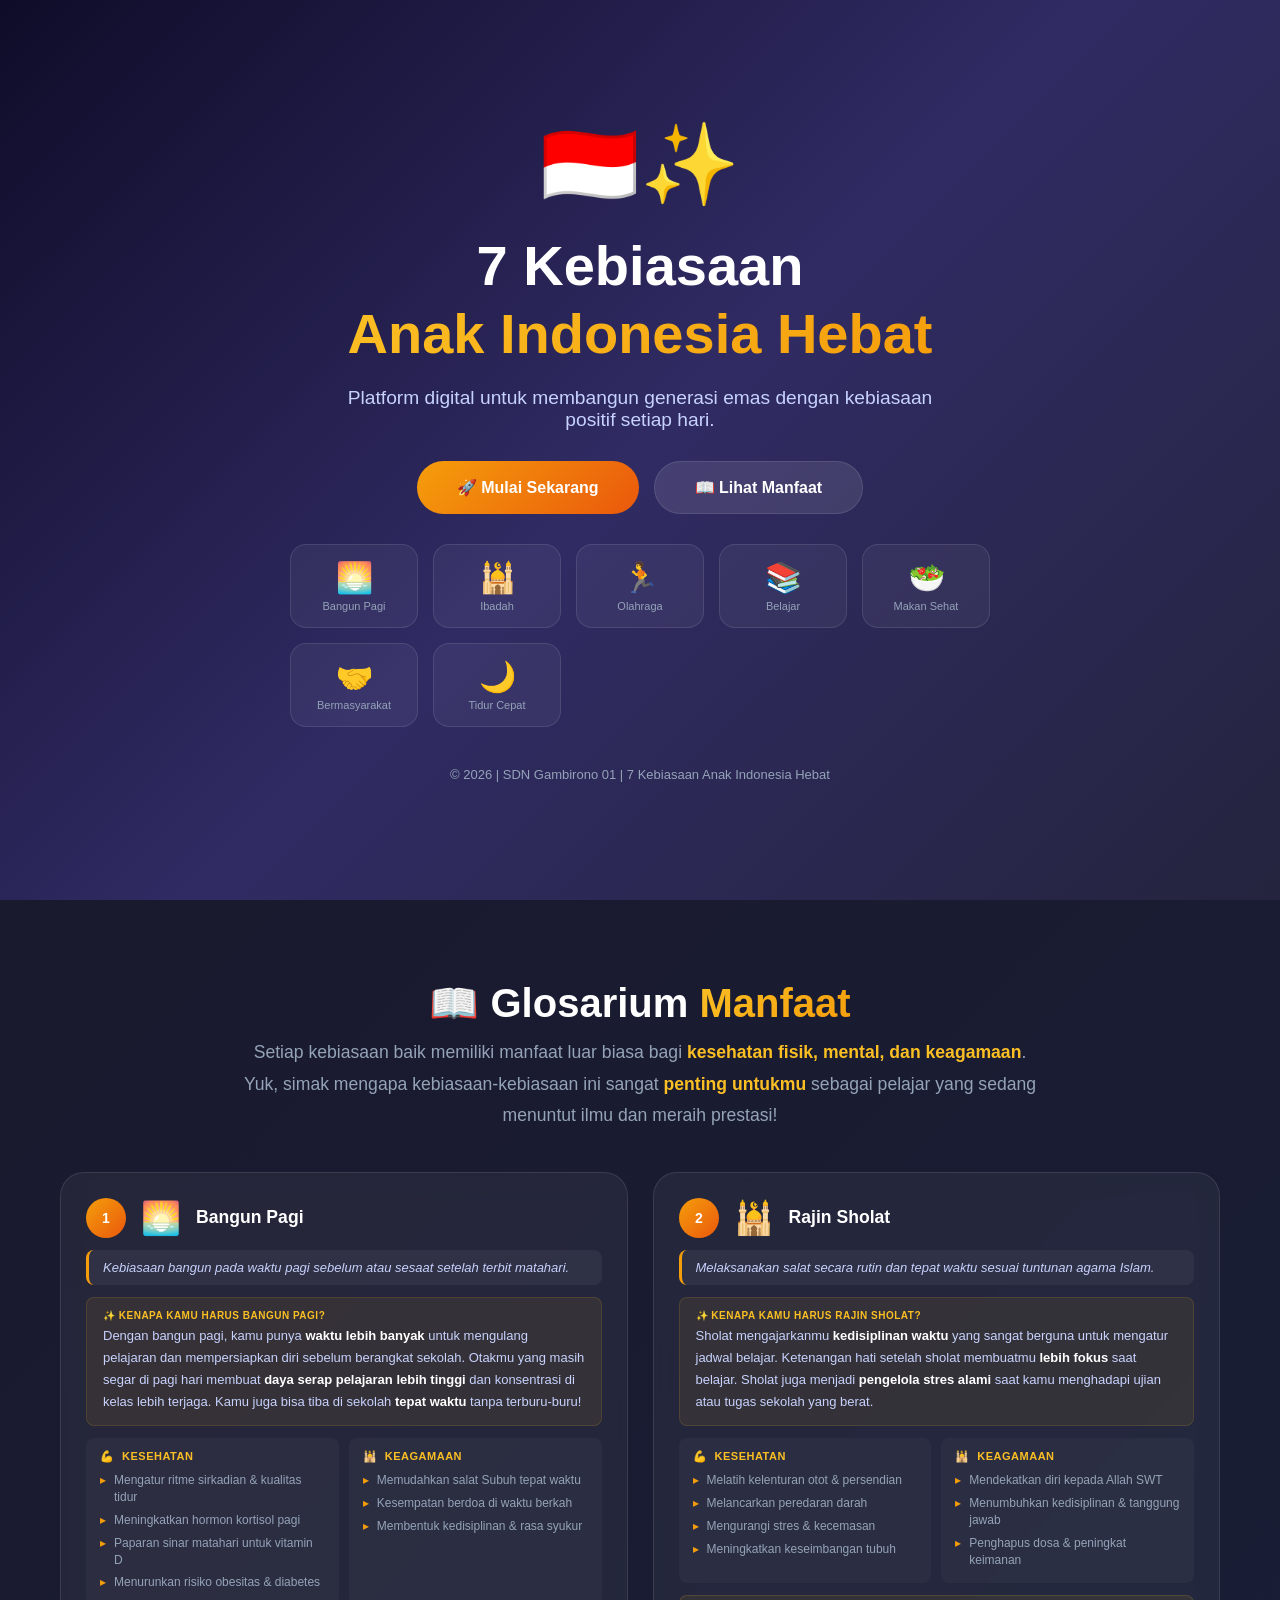
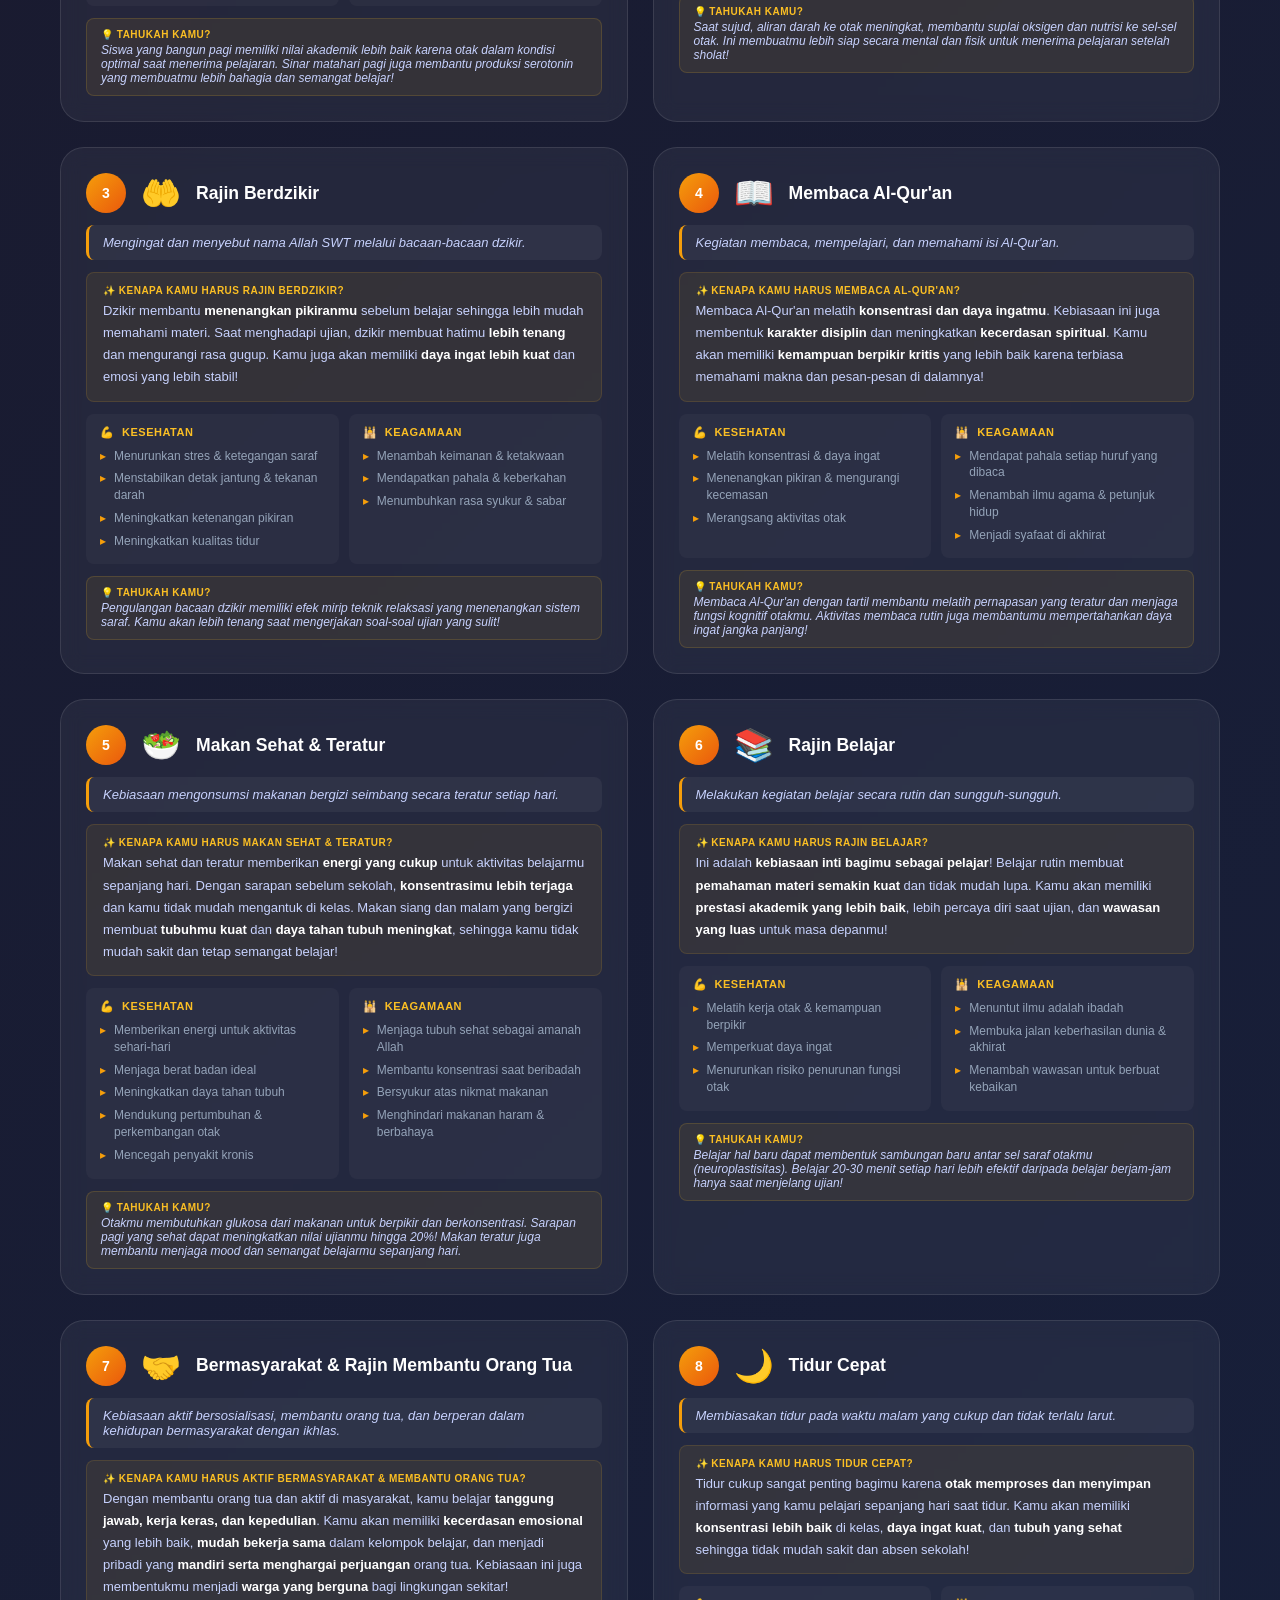
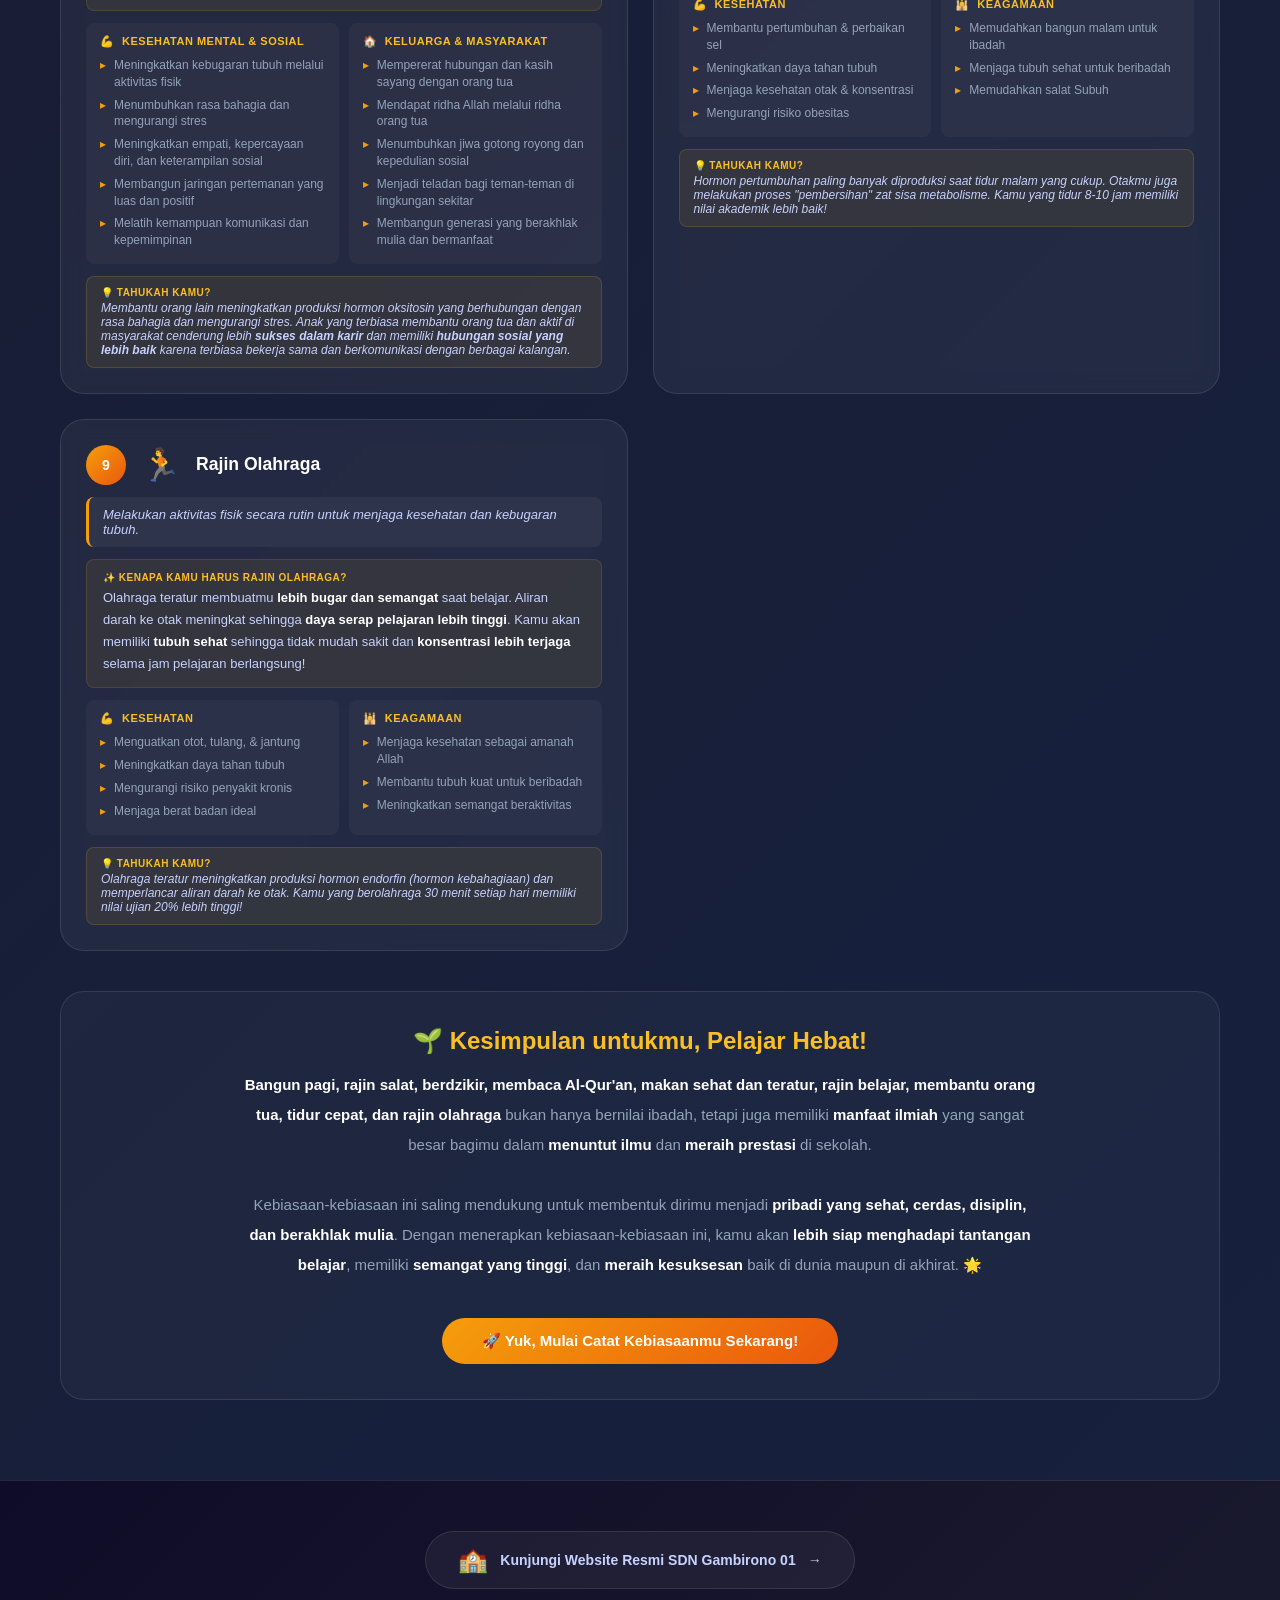
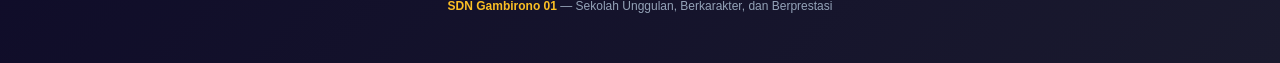
==== commit fd11f806: "Update index.html" ====
--- a/index.html
+++ b/index.html
@@ -390,7 +390,7 @@
         <div class="feat"><div class="icon">🏃</div><div class="label">Olahraga</div></div>
         <div class="feat"><div class="icon">📚</div><div class="label">Belajar</div></div>
         <div class="feat"><div class="icon">🥗</div><div class="label">Makan Sehat</div></div>
-        <div class="feat"><div class="icon">🤝</div><div class="label">Bantu Ortu</div></div>
+        <div class="feat"><div class="icon">🤝</div><div class="label">Bermasyarakat</div></div>
         <div class="feat"><div class="icon">🌙</div><div class="label">Tidur Cepat</div></div>
     </div>
     
@@ -676,48 +676,58 @@
                 </div>
             </div>
 
-            <!-- 7. Rajin Membantu Orang Tua -->
-            <div class="glosarium-card">
-                <div class="card-header">
-                    <span class="number">7</span>
-                    <span class="icon">🤝</span>
-                    <h3>Rajin Membantu Orang Tua</h3>
-                </div>
-                <div class="pengertian">
-                    Meringankan pekerjaan dan membantu kebutuhan orang tua dengan ikhlas.
-                </div>
-                <div class="ajakan">
-                    <div class="label">✨ Kenapa Kamu Harus Membantu Orang Tua?</div>
-                    <div class="text">
-                        Membantu orang tua mengajarkanmu tentang <strong>tanggung jawab dan kerja keras</strong>. 
-                        Kamu akan memiliki <strong>kecerdasan emosional</strong> yang lebih baik dan 
-                        <strong>mudah bekerja sama</strong> dalam kelompok belajar. Kebiasaan ini juga membuatmu 
-                        lebih <strong>mandiri dan menghargai perjuangan</strong> orang tua!
-                    </div>
-                </div>
-                <div class="benefits">
-                    <div class="benefit-col">
-                        <div class="benefit-title"><span class="emoji">💪</span> Kesehatan</div>
-                        <ul>
-                            <li>Meningkatkan kebugaran tubuh</li>
-                            <li>Menumbuhkan perasaan bahagia</li>
-                            <li>Meningkatkan empati & sosialisasi</li>
-                        </ul>
-                    </div>
-                    <div class="benefit-col">
-                        <div class="benefit-title"><span class="emoji">🕌</span> Keagamaan</div>
-                        <ul>
-                            <li>Termasuk berbakti kepada orang tua</li>
-                            <li>Mendapat ridha Allah melalui ridha orang tua</li>
-                            <li>Menumbuhkan akhlak mulia & tanggung jawab</li>
-                        </ul>
-                    </div>
-                </div>
-                <div class="fact">
-                    <div class="fact-label">💡 Tahukah Kamu?</div>
-                    <div class="fact-text">Membantu orang lain meningkatkan produksi hormon oksitosin yang berhubungan dengan rasa bahagia. Kamu yang terbiasa membantu orang tua cenderung lebih sukses dalam karir karena memiliki kemampuan kerja sama yang baik!</div>
-                </div>
-            </div>
+          <!-- 7. Bermasyarakat dan Rajin Membantu Orang Tua -->
+<div class="glosarium-card">
+    <div class="card-header">
+        <span class="number">7</span>
+        <span class="icon">🤝</span>
+        <h3>Bermasyarakat & Rajin Membantu Orang Tua</h3>
+    </div>
+    <div class="pengertian">
+        Kebiasaan aktif bersosialisasi, membantu orang tua, dan berperan dalam kehidupan bermasyarakat dengan ikhlas.
+    </div>
+    <div class="ajakan">
+        <div class="label">✨ Kenapa Kamu Harus Aktif Bermasyarakat & Membantu Orang Tua?</div>
+        <div class="text">
+            Dengan membantu orang tua dan aktif di masyarakat, kamu belajar <strong>tanggung jawab, kerja keras, 
+            dan kepedulian</strong>. Kamu akan memiliki <strong>kecerdasan emosional</strong> yang lebih baik, 
+            <strong>mudah bekerja sama</strong> dalam kelompok belajar, dan menjadi pribadi yang <strong>mandiri 
+            serta menghargai perjuangan</strong> orang tua. Kebiasaan ini juga membentukmu menjadi <strong>warga 
+            yang berguna</strong> bagi lingkungan sekitar!
+        </div>
+    </div>
+    <div class="benefits">
+        <div class="benefit-col">
+            <div class="benefit-title"><span class="emoji">💪</span> Kesehatan Mental & Sosial</div>
+            <ul>
+                <li>Meningkatkan kebugaran tubuh melalui aktivitas fisik</li>
+                <li>Menumbuhkan rasa bahagia dan mengurangi stres</li>
+                <li>Meningkatkan empati, kepercayaan diri, dan keterampilan sosial</li>
+                <li>Membangun jaringan pertemanan yang luas dan positif</li>
+                <li>Melatih kemampuan komunikasi dan kepemimpinan</li>
+            </ul>
+        </div>
+        <div class="benefit-col">
+            <div class="benefit-title"><span class="emoji">🏠</span> Keluarga & Masyarakat</div>
+            <ul>
+                <li>Mempererat hubungan dan kasih sayang dengan orang tua</li>
+                <li>Mendapat ridha Allah melalui ridha orang tua</li>
+                <li>Menumbuhkan jiwa gotong royong dan kepedulian sosial</li>
+                <li>Menjadi teladan bagi teman-teman di lingkungan sekitar</li>
+                <li>Membangun generasi yang berakhlak mulia dan bermanfaat</li>
+            </ul>
+        </div>
+    </div>
+    <div class="fact">
+        <div class="fact-label">💡 Tahukah Kamu?</div>
+        <div class="fact-text">
+            Membantu orang lain meningkatkan produksi hormon oksitosin yang berhubungan dengan rasa bahagia dan 
+            mengurangi stres. Anak yang terbiasa membantu orang tua dan aktif di masyarakat cenderung lebih 
+            <strong>sukses dalam karir</strong> dan memiliki <strong>hubungan sosial yang lebih baik</strong> 
+            karena terbiasa bekerja sama dan berkomunikasi dengan berbagai kalangan.
+        </div>
+    </div>
+</div>
 
             <!-- 8. Tidur Cepat -->
             <div class="glosarium-card">
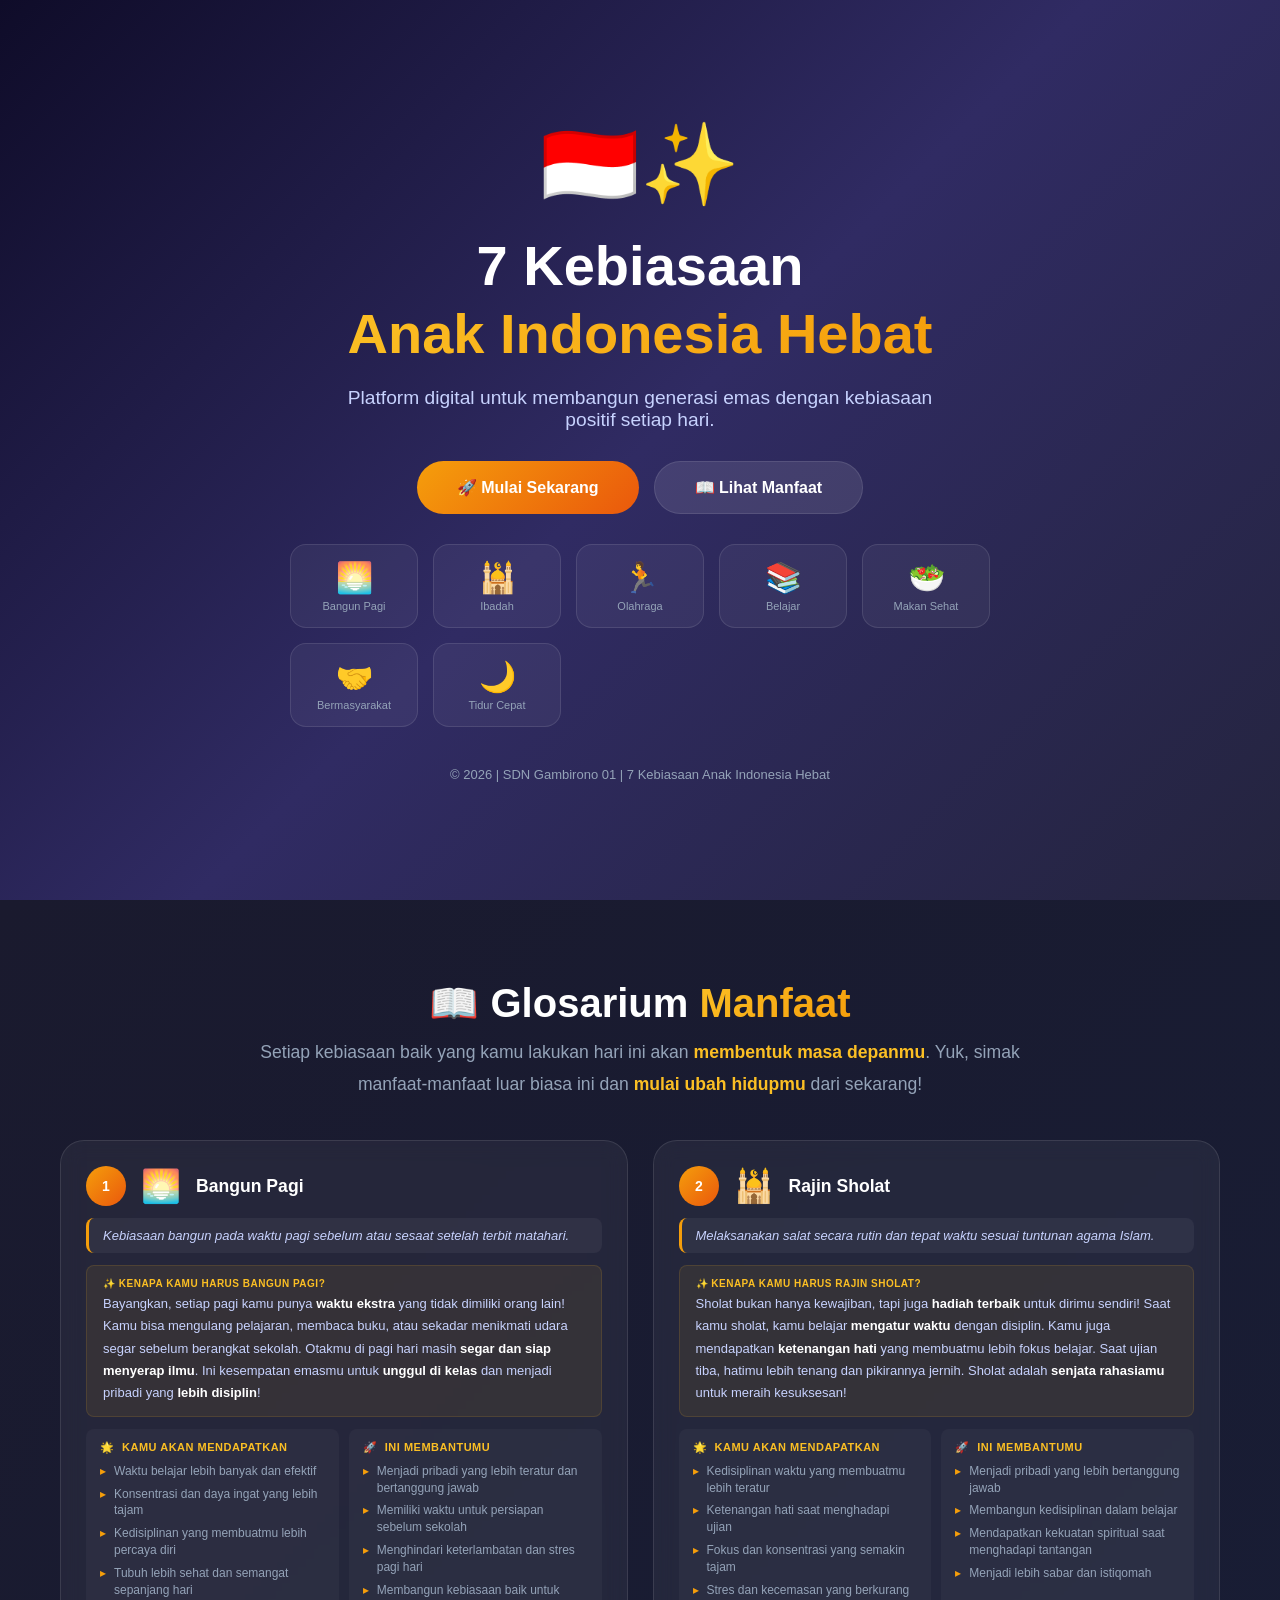
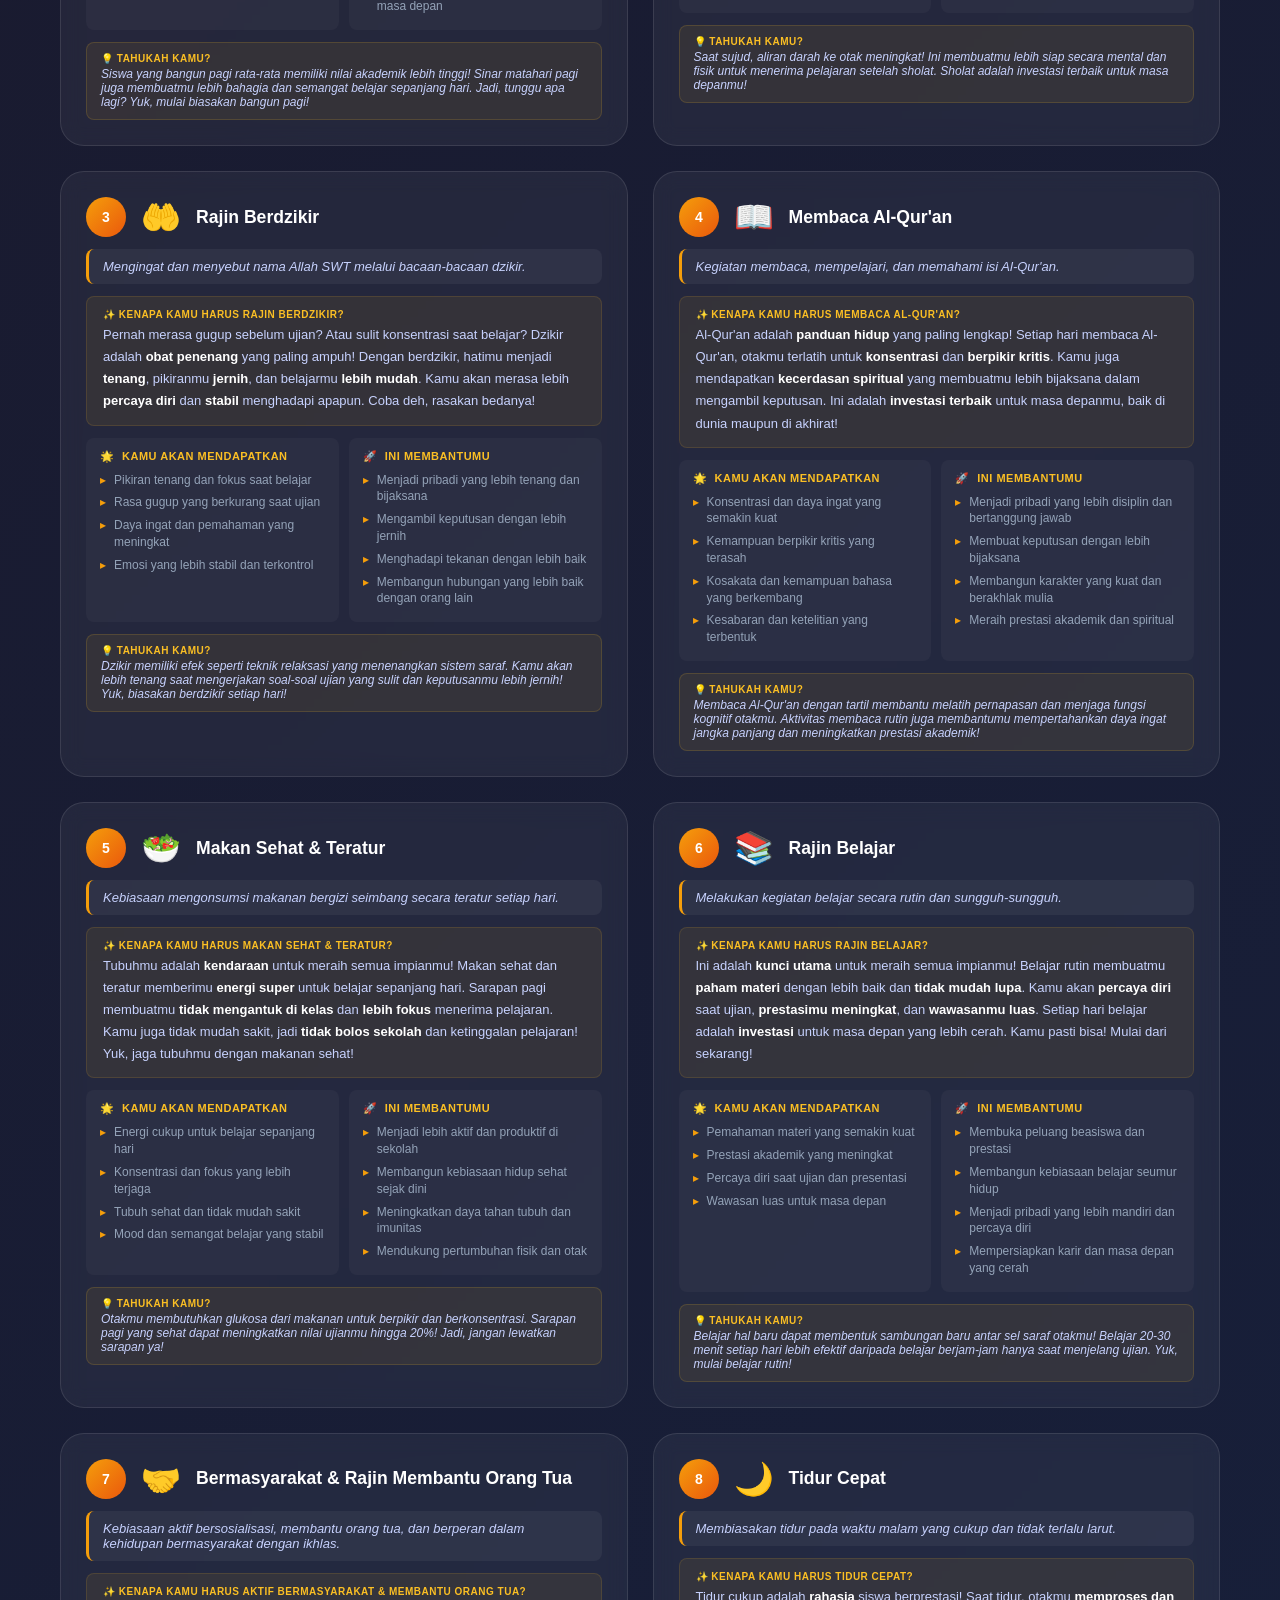
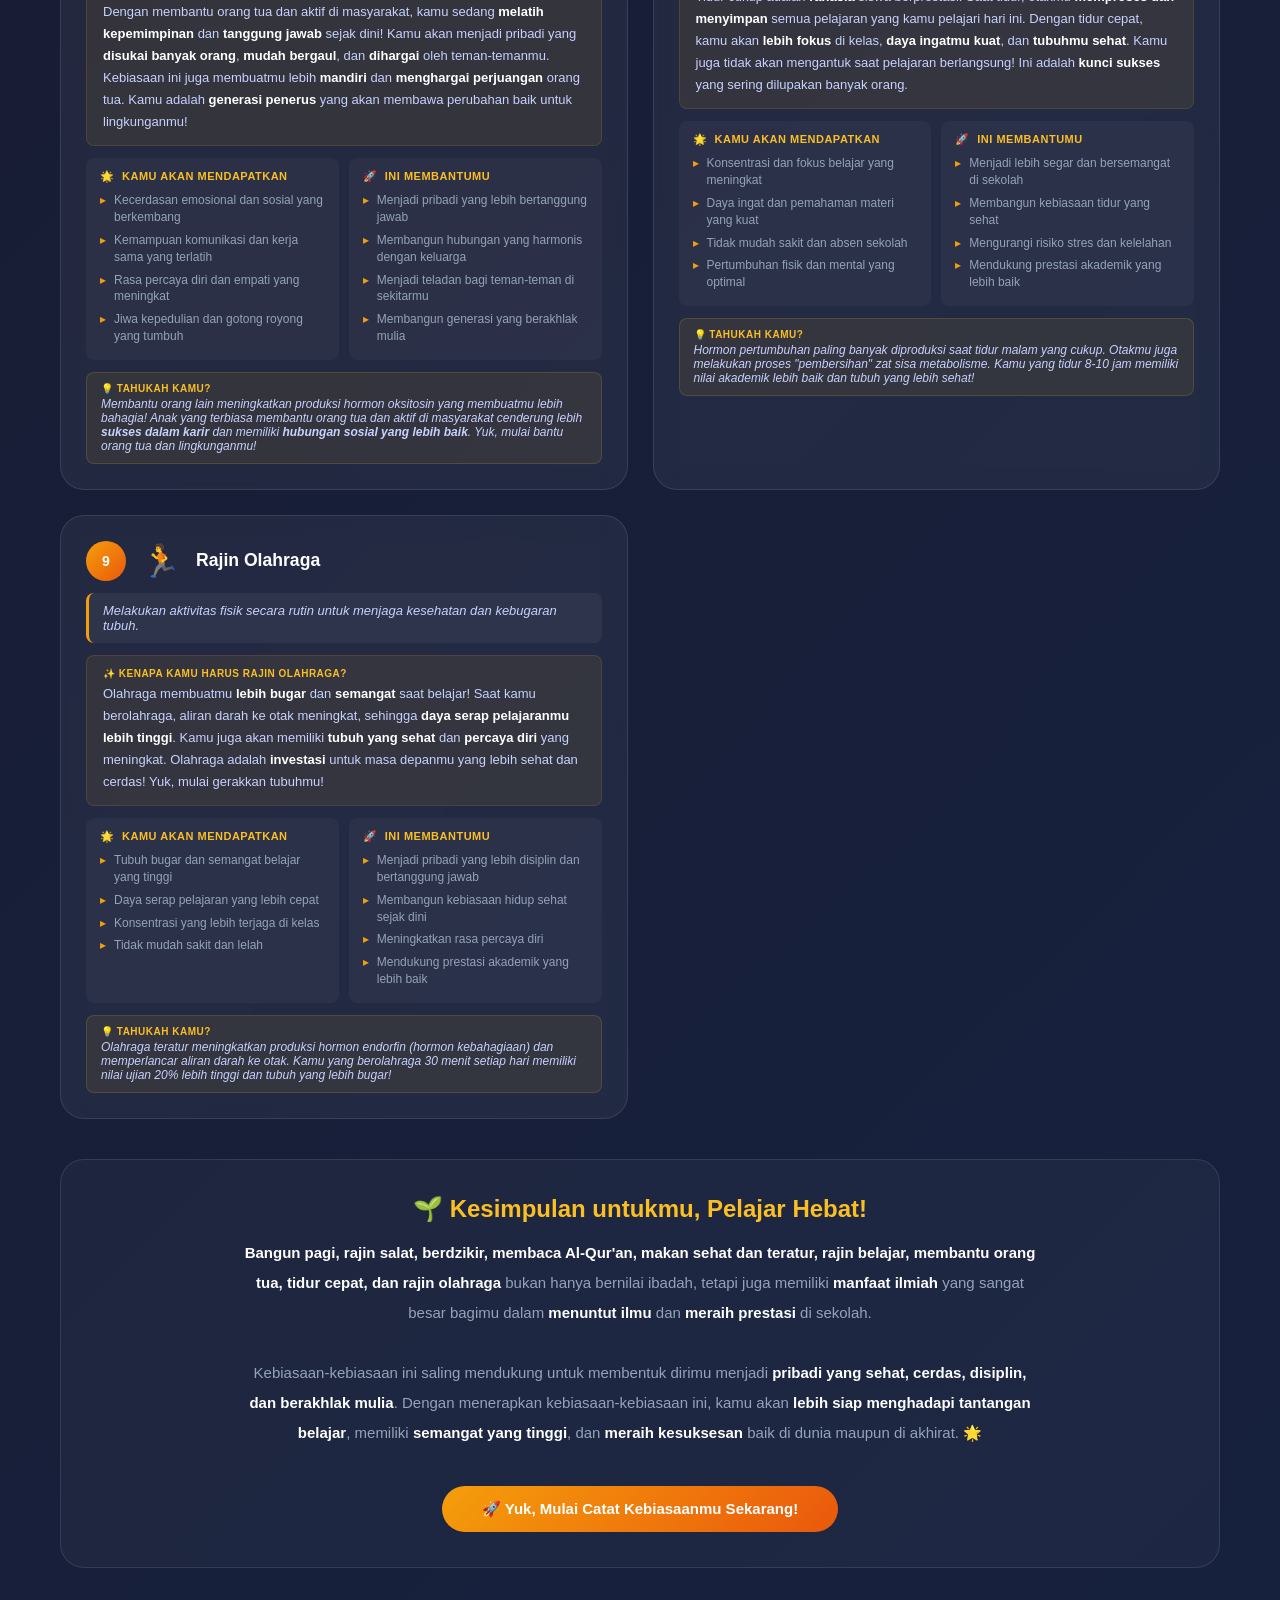
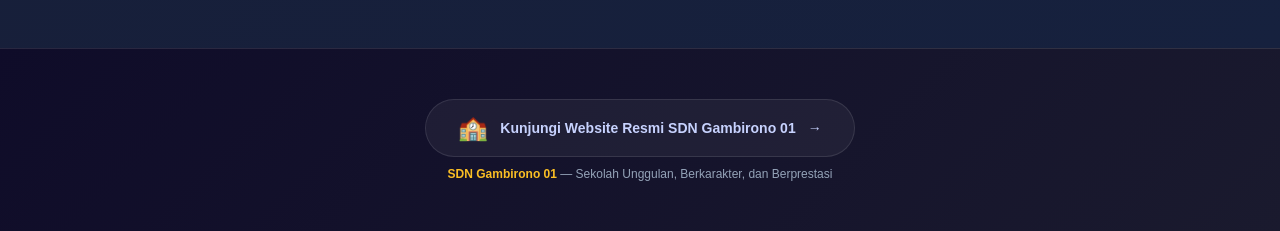
==== commit 69cdc930: "Update index.html" ====
--- a/index.html
+++ b/index.html
@@ -404,9 +404,8 @@
     <div class="container">
         <h2 class="section-title">📖 Glosarium <span>Manfaat</span></h2>
         <p class="section-subtitle">
-            Setiap kebiasaan baik memiliki manfaat luar biasa bagi <strong>kesehatan fisik, mental, dan keagamaan</strong>. 
-            Yuk, simak mengapa kebiasaan-kebiasaan ini sangat <strong>penting untukmu</strong> sebagai pelajar 
-            yang sedang menuntut ilmu dan meraih prestasi!
+            Setiap kebiasaan baik yang kamu lakukan hari ini akan <strong>membentuk masa depanmu</strong>. 
+            Yuk, simak manfaat-manfaat luar biasa ini dan <strong>mulai ubah hidupmu</strong> dari sekarang!
         </p>
 
         <div class="glosarium-grid">
@@ -423,34 +422,35 @@
                 <div class="ajakan">
                     <div class="label">✨ Kenapa Kamu Harus Bangun Pagi?</div>
                     <div class="text">
-                        Dengan bangun pagi, kamu punya <strong>waktu lebih banyak</strong> untuk mengulang pelajaran 
-                        dan mempersiapkan diri sebelum berangkat sekolah. Otakmu yang masih segar di pagi hari membuat 
-                        <strong>daya serap pelajaran lebih tinggi</strong> dan konsentrasi di kelas lebih terjaga. 
-                        Kamu juga bisa tiba di sekolah <strong>tepat waktu</strong> tanpa terburu-buru!
+                        Bayangkan, setiap pagi kamu punya <strong>waktu ekstra</strong> yang tidak dimiliki orang lain! 
+                        Kamu bisa mengulang pelajaran, membaca buku, atau sekadar menikmati udara segar sebelum berangkat sekolah. 
+                        Otakmu di pagi hari masih <strong>segar dan siap menyerap ilmu</strong>. Ini kesempatan emasmu 
+                        untuk <strong>unggul di kelas</strong> dan menjadi pribadi yang <strong>lebih disiplin</strong>!
                     </div>
                 </div>
                 <div class="benefits">
                     <div class="benefit-col">
-                        <div class="benefit-title"><span class="emoji">💪</span> Kesehatan</div>
-                        <ul>
-                            <li>Mengatur ritme sirkadian & kualitas tidur</li>
-                            <li>Meningkatkan hormon kortisol pagi</li>
-                            <li>Paparan sinar matahari untuk vitamin D</li>
-                            <li>Menurunkan risiko obesitas & diabetes</li>
-                        </ul>
-                    </div>
-                    <div class="benefit-col">
-                        <div class="benefit-title"><span class="emoji">🕌</span> Keagamaan</div>
-                        <ul>
-                            <li>Memudahkan salat Subuh tepat waktu</li>
-                            <li>Kesempatan berdoa di waktu berkah</li>
-                            <li>Membentuk kedisiplinan & rasa syukur</li>
+                        <div class="benefit-title"><span class="emoji">🌟</span> Kamu Akan Mendapatkan</div>
+                        <ul>
+                            <li>Waktu belajar lebih banyak dan efektif</li>
+                            <li>Konsentrasi dan daya ingat yang lebih tajam</li>
+                            <li>Kedisiplinan yang membuatmu lebih percaya diri</li>
+                            <li>Tubuh lebih sehat dan semangat sepanjang hari</li>
+                        </ul>
+                    </div>
+                    <div class="benefit-col">
+                        <div class="benefit-title"><span class="emoji">🚀</span> Ini Membantumu</div>
+                        <ul>
+                            <li>Menjadi pribadi yang lebih teratur dan bertanggung jawab</li>
+                            <li>Memiliki waktu untuk persiapan sebelum sekolah</li>
+                            <li>Menghindari keterlambatan dan stres pagi hari</li>
+                            <li>Membangun kebiasaan baik untuk masa depan</li>
                         </ul>
                     </div>
                 </div>
                 <div class="fact">
                     <div class="fact-label">💡 Tahukah Kamu?</div>
-                    <div class="fact-text">Siswa yang bangun pagi memiliki nilai akademik lebih baik karena otak dalam kondisi optimal saat menerima pelajaran. Sinar matahari pagi juga membantu produksi serotonin yang membuatmu lebih bahagia dan semangat belajar!</div>
+                    <div class="fact-text">Siswa yang bangun pagi rata-rata memiliki nilai akademik lebih tinggi! Sinar matahari pagi juga membuatmu lebih bahagia dan semangat belajar sepanjang hari. Jadi, tunggu apa lagi? Yuk, mulai biasakan bangun pagi!</div>
                 </div>
             </div>
 
@@ -467,34 +467,36 @@
                 <div class="ajakan">
                     <div class="label">✨ Kenapa Kamu Harus Rajin Sholat?</div>
                     <div class="text">
-                        Sholat mengajarkanmu <strong>kedisiplinan waktu</strong> yang sangat berguna untuk 
-                        mengatur jadwal belajar. Ketenangan hati setelah sholat membuatmu <strong>lebih fokus</strong> 
-                        saat belajar. Sholat juga menjadi <strong>pengelola stres alami</strong> saat kamu 
-                        menghadapi ujian atau tugas sekolah yang berat.
+                        Sholat bukan hanya kewajiban, tapi juga <strong>hadiah terbaik</strong> untuk dirimu sendiri! 
+                        Saat kamu sholat, kamu belajar <strong>mengatur waktu</strong> dengan disiplin. 
+                        Kamu juga mendapatkan <strong>ketenangan hati</strong> yang membuatmu lebih fokus belajar. 
+                        Saat ujian tiba, hatimu lebih tenang dan pikirannya jernih. Sholat adalah <strong>senjata rahasiamu</strong> 
+                        untuk meraih kesuksesan!
                     </div>
                 </div>
                 <div class="benefits">
                     <div class="benefit-col">
-                        <div class="benefit-title"><span class="emoji">💪</span> Kesehatan</div>
-                        <ul>
-                            <li>Melatih kelenturan otot & persendian</li>
-                            <li>Melancarkan peredaran darah</li>
-                            <li>Mengurangi stres & kecemasan</li>
-                            <li>Meningkatkan keseimbangan tubuh</li>
-                        </ul>
-                    </div>
-                    <div class="benefit-col">
-                        <div class="benefit-title"><span class="emoji">🕌</span> Keagamaan</div>
-                        <ul>
-                            <li>Mendekatkan diri kepada Allah SWT</li>
-                            <li>Menumbuhkan kedisiplinan & tanggung jawab</li>
-                            <li>Penghapus dosa & peningkat keimanan</li>
+                        <div class="benefit-title"><span class="emoji">🌟</span> Kamu Akan Mendapatkan</div>
+                        <ul>
+                            <li>Kedisiplinan waktu yang membuatmu lebih teratur</li>
+                            <li>Ketenangan hati saat menghadapi ujian</li>
+                            <li>Fokus dan konsentrasi yang semakin tajam</li>
+                            <li>Stres dan kecemasan yang berkurang</li>
+                        </ul>
+                    </div>
+                    <div class="benefit-col">
+                        <div class="benefit-title"><span class="emoji">🚀</span> Ini Membantumu</div>
+                        <ul>
+                            <li>Menjadi pribadi yang lebih bertanggung jawab</li>
+                            <li>Membangun kedisiplinan dalam belajar</li>
+                            <li>Mendapatkan kekuatan spiritual saat menghadapi tantangan</li>
+                            <li>Menjadi lebih sabar dan istiqomah</li>
                         </ul>
                     </div>
                 </div>
                 <div class="fact">
                     <div class="fact-label">💡 Tahukah Kamu?</div>
-                    <div class="fact-text">Saat sujud, aliran darah ke otak meningkat, membantu suplai oksigen dan nutrisi ke sel-sel otak. Ini membuatmu lebih siap secara mental dan fisik untuk menerima pelajaran setelah sholat!</div>
+                    <div class="fact-text">Saat sujud, aliran darah ke otak meningkat! Ini membuatmu lebih siap secara mental dan fisik untuk menerima pelajaran setelah sholat. Sholat adalah investasi terbaik untuk masa depanmu!</div>
                 </div>
             </div>
 
@@ -511,34 +513,36 @@
                 <div class="ajakan">
                     <div class="label">✨ Kenapa Kamu Harus Rajin Berdzikir?</div>
                     <div class="text">
-                        Dzikir membantu <strong>menenangkan pikiranmu</strong> sebelum belajar sehingga 
-                        lebih mudah memahami materi. Saat menghadapi ujian, dzikir membuat hatimu 
-                        <strong>lebih tenang</strong> dan mengurangi rasa gugup. Kamu juga akan memiliki 
-                        <strong>daya ingat lebih kuat</strong> dan emosi yang lebih stabil!
+                        Pernah merasa gugup sebelum ujian? Atau sulit konsentrasi saat belajar? 
+                        Dzikir adalah <strong>obat penenang</strong> yang paling ampuh! 
+                        Dengan berdzikir, hatimu menjadi <strong>tenang</strong>, pikiranmu <strong>jernih</strong>, 
+                        dan belajarmu <strong>lebih mudah</strong>. Kamu akan merasa lebih <strong>percaya diri</strong> 
+                        dan <strong>stabil</strong> menghadapi apapun. Coba deh, rasakan bedanya!
                     </div>
                 </div>
                 <div class="benefits">
                     <div class="benefit-col">
-                        <div class="benefit-title"><span class="emoji">💪</span> Kesehatan</div>
-                        <ul>
-                            <li>Menurunkan stres & ketegangan saraf</li>
-                            <li>Menstabilkan detak jantung & tekanan darah</li>
-                            <li>Meningkatkan ketenangan pikiran</li>
-                            <li>Meningkatkan kualitas tidur</li>
-                        </ul>
-                    </div>
-                    <div class="benefit-col">
-                        <div class="benefit-title"><span class="emoji">🕌</span> Keagamaan</div>
-                        <ul>
-                            <li>Menambah keimanan & ketakwaan</li>
-                            <li>Mendapatkan pahala & keberkahan</li>
-                            <li>Menumbuhkan rasa syukur & sabar</li>
+                        <div class="benefit-title"><span class="emoji">🌟</span> Kamu Akan Mendapatkan</div>
+                        <ul>
+                            <li>Pikiran tenang dan fokus saat belajar</li>
+                            <li>Rasa gugup yang berkurang saat ujian</li>
+                            <li>Daya ingat dan pemahaman yang meningkat</li>
+                            <li>Emosi yang lebih stabil dan terkontrol</li>
+                        </ul>
+                    </div>
+                    <div class="benefit-col">
+                        <div class="benefit-title"><span class="emoji">🚀</span> Ini Membantumu</div>
+                        <ul>
+                            <li>Menjadi pribadi yang lebih tenang dan bijaksana</li>
+                            <li>Mengambil keputusan dengan lebih jernih</li>
+                            <li>Menghadapi tekanan dengan lebih baik</li>
+                            <li>Membangun hubungan yang lebih baik dengan orang lain</li>
                         </ul>
                     </div>
                 </div>
                 <div class="fact">
                     <div class="fact-label">💡 Tahukah Kamu?</div>
-                    <div class="fact-text">Pengulangan bacaan dzikir memiliki efek mirip teknik relaksasi yang menenangkan sistem saraf. Kamu akan lebih tenang saat mengerjakan soal-soal ujian yang sulit!</div>
+                    <div class="fact-text">Dzikir memiliki efek seperti teknik relaksasi yang menenangkan sistem saraf. Kamu akan lebih tenang saat mengerjakan soal-soal ujian yang sulit dan keputusanmu lebih jernih! Yuk, biasakan berdzikir setiap hari!</div>
                 </div>
             </div>
 
@@ -555,34 +559,36 @@
                 <div class="ajakan">
                     <div class="label">✨ Kenapa Kamu Harus Membaca Al-Qur'an?</div>
                     <div class="text">
-                        Membaca Al-Qur'an melatih <strong>konsentrasi dan daya ingatmu</strong>. 
-                        Kebiasaan ini juga membentuk <strong>karakter disiplin</strong> dan meningkatkan 
-                        <strong>kecerdasan spiritual</strong>. Kamu akan memiliki <strong>kemampuan berpikir 
-                        kritis</strong> yang lebih baik karena terbiasa memahami makna dan pesan-pesan 
-                        di dalamnya!
+                        Al-Qur'an adalah <strong>panduan hidup</strong> yang paling lengkap! 
+                        Setiap hari membaca Al-Qur'an, otakmu terlatih untuk <strong>konsentrasi</strong> 
+                        dan <strong>berpikir kritis</strong>. Kamu juga mendapatkan <strong>kecerdasan spiritual</strong> 
+                        yang membuatmu lebih bijaksana dalam mengambil keputusan. Ini adalah <strong>investasi terbaik</strong> 
+                        untuk masa depanmu, baik di dunia maupun di akhirat!
                     </div>
                 </div>
                 <div class="benefits">
                     <div class="benefit-col">
-                        <div class="benefit-title"><span class="emoji">💪</span> Kesehatan</div>
-                        <ul>
-                            <li>Melatih konsentrasi & daya ingat</li>
-                            <li>Menenangkan pikiran & mengurangi kecemasan</li>
-                            <li>Merangsang aktivitas otak</li>
-                        </ul>
-                    </div>
-                    <div class="benefit-col">
-                        <div class="benefit-title"><span class="emoji">🕌</span> Keagamaan</div>
-                        <ul>
-                            <li>Mendapat pahala setiap huruf yang dibaca</li>
-                            <li>Menambah ilmu agama & petunjuk hidup</li>
-                            <li>Menjadi syafaat di akhirat</li>
+                        <div class="benefit-title"><span class="emoji">🌟</span> Kamu Akan Mendapatkan</div>
+                        <ul>
+                            <li>Konsentrasi dan daya ingat yang semakin kuat</li>
+                            <li>Kemampuan berpikir kritis yang terasah</li>
+                            <li>Kosakata dan kemampuan bahasa yang berkembang</li>
+                            <li>Kesabaran dan ketelitian yang terbentuk</li>
+                        </ul>
+                    </div>
+                    <div class="benefit-col">
+                        <div class="benefit-title"><span class="emoji">🚀</span> Ini Membantumu</div>
+                        <ul>
+                            <li>Menjadi pribadi yang lebih disiplin dan bertanggung jawab</li>
+                            <li>Membuat keputusan dengan lebih bijaksana</li>
+                            <li>Membangun karakter yang kuat dan berakhlak mulia</li>
+                            <li>Meraih prestasi akademik dan spiritual</li>
                         </ul>
                     </div>
                 </div>
                 <div class="fact">
                     <div class="fact-label">💡 Tahukah Kamu?</div>
-                    <div class="fact-text">Membaca Al-Qur'an dengan tartil membantu melatih pernapasan yang teratur dan menjaga fungsi kognitif otakmu. Aktivitas membaca rutin juga membantumu mempertahankan daya ingat jangka panjang!</div>
+                    <div class="fact-text">Membaca Al-Qur'an dengan tartil membantu melatih pernapasan dan menjaga fungsi kognitif otakmu. Aktivitas membaca rutin juga membantumu mempertahankan daya ingat jangka panjang dan meningkatkan prestasi akademik!</div>
                 </div>
             </div>
 
@@ -599,37 +605,36 @@
                 <div class="ajakan">
                     <div class="label">✨ Kenapa Kamu Harus Makan Sehat & Teratur?</div>
                     <div class="text">
-                        Makan sehat dan teratur memberikan <strong>energi yang cukup</strong> untuk aktivitas 
-                        belajarmu sepanjang hari. Dengan sarapan sebelum sekolah, <strong>konsentrasimu 
-                        lebih terjaga</strong> dan kamu tidak mudah mengantuk di kelas. Makan siang dan malam 
-                        yang bergizi membuat <strong>tubuhmu kuat</strong> dan <strong>daya tahan tubuh 
-                        meningkat</strong>, sehingga kamu tidak mudah sakit dan tetap semangat belajar!
+                        Tubuhmu adalah <strong>kendaraan</strong> untuk meraih semua impianmu! 
+                        Makan sehat dan teratur memberimu <strong>energi super</strong> untuk belajar sepanjang hari. 
+                        Sarapan pagi membuatmu <strong>tidak mengantuk di kelas</strong> dan <strong>lebih fokus</strong> 
+                        menerima pelajaran. Kamu juga tidak mudah sakit, jadi <strong>tidak bolos sekolah</strong> 
+                        dan ketinggalan pelajaran! Yuk, jaga tubuhmu dengan makanan sehat!
                     </div>
                 </div>
                 <div class="benefits">
                     <div class="benefit-col">
-                        <div class="benefit-title"><span class="emoji">💪</span> Kesehatan</div>
-                        <ul>
-                            <li>Memberikan energi untuk aktivitas sehari-hari</li>
-                            <li>Menjaga berat badan ideal</li>
-                            <li>Meningkatkan daya tahan tubuh</li>
-                            <li>Mendukung pertumbuhan & perkembangan otak</li>
-                            <li>Mencegah penyakit kronis</li>
-                        </ul>
-                    </div>
-                    <div class="benefit-col">
-                        <div class="benefit-title"><span class="emoji">🕌</span> Keagamaan</div>
-                        <ul>
-                            <li>Menjaga tubuh sehat sebagai amanah Allah</li>
-                            <li>Membantu konsentrasi saat beribadah</li>
-                            <li>Bersyukur atas nikmat makanan</li>
-                            <li>Menghindari makanan haram & berbahaya</li>
+                        <div class="benefit-title"><span class="emoji">🌟</span> Kamu Akan Mendapatkan</div>
+                        <ul>
+                            <li>Energi cukup untuk belajar sepanjang hari</li>
+                            <li>Konsentrasi dan fokus yang lebih terjaga</li>
+                            <li>Tubuh sehat dan tidak mudah sakit</li>
+                            <li>Mood dan semangat belajar yang stabil</li>
+                        </ul>
+                    </div>
+                    <div class="benefit-col">
+                        <div class="benefit-title"><span class="emoji">🚀</span> Ini Membantumu</div>
+                        <ul>
+                            <li>Menjadi lebih aktif dan produktif di sekolah</li>
+                            <li>Membangun kebiasaan hidup sehat sejak dini</li>
+                            <li>Meningkatkan daya tahan tubuh dan imunitas</li>
+                            <li>Mendukung pertumbuhan fisik dan otak</li>
                         </ul>
                     </div>
                 </div>
                 <div class="fact">
                     <div class="fact-label">💡 Tahukah Kamu?</div>
-                    <div class="fact-text">Otakmu membutuhkan glukosa dari makanan untuk berpikir dan berkonsentrasi. Sarapan pagi yang sehat dapat meningkatkan nilai ujianmu hingga 20%! Makan teratur juga membantu menjaga mood dan semangat belajarmu sepanjang hari.</div>
+                    <div class="fact-text">Otakmu membutuhkan glukosa dari makanan untuk berpikir dan berkonsentrasi. Sarapan pagi yang sehat dapat meningkatkan nilai ujianmu hingga 20%! Jadi, jangan lewatkan sarapan ya!</div>
                 </div>
             </div>
 
@@ -646,88 +651,88 @@
                 <div class="ajakan">
                     <div class="label">✨ Kenapa Kamu Harus Rajin Belajar?</div>
                     <div class="text">
-                        Ini adalah <strong>kebiasaan inti bagimu sebagai pelajar</strong>! Belajar rutin membuat 
-                        <strong>pemahaman materi semakin kuat</strong> dan tidak mudah lupa. Kamu akan memiliki 
-                        <strong>prestasi akademik yang lebih baik</strong>, lebih percaya diri saat ujian, 
-                        dan <strong>wawasan yang luas</strong> untuk masa depanmu!
+                        Ini adalah <strong>kunci utama</strong> untuk meraih semua impianmu! 
+                        Belajar rutin membuatmu <strong>paham materi</strong> dengan lebih baik dan <strong>tidak mudah lupa</strong>. 
+                        Kamu akan <strong>percaya diri</strong> saat ujian, <strong>prestasimu meningkat</strong>, 
+                        dan <strong>wawasanmu luas</strong>. Setiap hari belajar adalah <strong>investasi</strong> 
+                        untuk masa depan yang lebih cerah. Kamu pasti bisa! Mulai dari sekarang!
                     </div>
                 </div>
                 <div class="benefits">
                     <div class="benefit-col">
-                        <div class="benefit-title"><span class="emoji">💪</span> Kesehatan</div>
-                        <ul>
-                            <li>Melatih kerja otak & kemampuan berpikir</li>
-                            <li>Memperkuat daya ingat</li>
-                            <li>Menurunkan risiko penurunan fungsi otak</li>
-                        </ul>
-                    </div>
-                    <div class="benefit-col">
-                        <div class="benefit-title"><span class="emoji">🕌</span> Keagamaan</div>
-                        <ul>
-                            <li>Menuntut ilmu adalah ibadah</li>
-                            <li>Membuka jalan keberhasilan dunia & akhirat</li>
-                            <li>Menambah wawasan untuk berbuat kebaikan</li>
+                        <div class="benefit-title"><span class="emoji">🌟</span> Kamu Akan Mendapatkan</div>
+                        <ul>
+                            <li>Pemahaman materi yang semakin kuat</li>
+                            <li>Prestasi akademik yang meningkat</li>
+                            <li>Percaya diri saat ujian dan presentasi</li>
+                            <li>Wawasan luas untuk masa depan</li>
+                        </ul>
+                    </div>
+                    <div class="benefit-col">
+                        <div class="benefit-title"><span class="emoji">🚀</span> Ini Membantumu</div>
+                        <ul>
+                            <li>Membuka peluang beasiswa dan prestasi</li>
+                            <li>Membangun kebiasaan belajar seumur hidup</li>
+                            <li>Menjadi pribadi yang lebih mandiri dan percaya diri</li>
+                            <li>Mempersiapkan karir dan masa depan yang cerah</li>
                         </ul>
                     </div>
                 </div>
                 <div class="fact">
                     <div class="fact-label">💡 Tahukah Kamu?</div>
-                    <div class="fact-text">Belajar hal baru dapat membentuk sambungan baru antar sel saraf otakmu (neuroplastisitas). Belajar 20-30 menit setiap hari lebih efektif daripada belajar berjam-jam hanya saat menjelang ujian!</div>
+                    <div class="fact-text">Belajar hal baru dapat membentuk sambungan baru antar sel saraf otakmu! Belajar 20-30 menit setiap hari lebih efektif daripada belajar berjam-jam hanya saat menjelang ujian. Yuk, mulai belajar rutin!</div>
                 </div>
             </div>
 
-          <!-- 7. Bermasyarakat dan Rajin Membantu Orang Tua -->
-<div class="glosarium-card">
-    <div class="card-header">
-        <span class="number">7</span>
-        <span class="icon">🤝</span>
-        <h3>Bermasyarakat & Rajin Membantu Orang Tua</h3>
-    </div>
-    <div class="pengertian">
-        Kebiasaan aktif bersosialisasi, membantu orang tua, dan berperan dalam kehidupan bermasyarakat dengan ikhlas.
-    </div>
-    <div class="ajakan">
-        <div class="label">✨ Kenapa Kamu Harus Aktif Bermasyarakat & Membantu Orang Tua?</div>
-        <div class="text">
-            Dengan membantu orang tua dan aktif di masyarakat, kamu belajar <strong>tanggung jawab, kerja keras, 
-            dan kepedulian</strong>. Kamu akan memiliki <strong>kecerdasan emosional</strong> yang lebih baik, 
-            <strong>mudah bekerja sama</strong> dalam kelompok belajar, dan menjadi pribadi yang <strong>mandiri 
-            serta menghargai perjuangan</strong> orang tua. Kebiasaan ini juga membentukmu menjadi <strong>warga 
-            yang berguna</strong> bagi lingkungan sekitar!
-        </div>
-    </div>
-    <div class="benefits">
-        <div class="benefit-col">
-            <div class="benefit-title"><span class="emoji">💪</span> Kesehatan Mental & Sosial</div>
-            <ul>
-                <li>Meningkatkan kebugaran tubuh melalui aktivitas fisik</li>
-                <li>Menumbuhkan rasa bahagia dan mengurangi stres</li>
-                <li>Meningkatkan empati, kepercayaan diri, dan keterampilan sosial</li>
-                <li>Membangun jaringan pertemanan yang luas dan positif</li>
-                <li>Melatih kemampuan komunikasi dan kepemimpinan</li>
-            </ul>
-        </div>
-        <div class="benefit-col">
-            <div class="benefit-title"><span class="emoji">🏠</span> Keluarga & Masyarakat</div>
-            <ul>
-                <li>Mempererat hubungan dan kasih sayang dengan orang tua</li>
-                <li>Mendapat ridha Allah melalui ridha orang tua</li>
-                <li>Menumbuhkan jiwa gotong royong dan kepedulian sosial</li>
-                <li>Menjadi teladan bagi teman-teman di lingkungan sekitar</li>
-                <li>Membangun generasi yang berakhlak mulia dan bermanfaat</li>
-            </ul>
-        </div>
-    </div>
-    <div class="fact">
-        <div class="fact-label">💡 Tahukah Kamu?</div>
-        <div class="fact-text">
-            Membantu orang lain meningkatkan produksi hormon oksitosin yang berhubungan dengan rasa bahagia dan 
-            mengurangi stres. Anak yang terbiasa membantu orang tua dan aktif di masyarakat cenderung lebih 
-            <strong>sukses dalam karir</strong> dan memiliki <strong>hubungan sosial yang lebih baik</strong> 
-            karena terbiasa bekerja sama dan berkomunikasi dengan berbagai kalangan.
-        </div>
-    </div>
-</div>
+            <!-- 7. Bermasyarakat dan Rajin Membantu Orang Tua -->
+            <div class="glosarium-card">
+                <div class="card-header">
+                    <span class="number">7</span>
+                    <span class="icon">🤝</span>
+                    <h3>Bermasyarakat & Rajin Membantu Orang Tua</h3>
+                </div>
+                <div class="pengertian">
+                    Kebiasaan aktif bersosialisasi, membantu orang tua, dan berperan dalam kehidupan bermasyarakat dengan ikhlas.
+                </div>
+                <div class="ajakan">
+                    <div class="label">✨ Kenapa Kamu Harus Aktif Bermasyarakat & Membantu Orang Tua?</div>
+                    <div class="text">
+                        Dengan membantu orang tua dan aktif di masyarakat, kamu sedang <strong>melatih kepemimpinan</strong> 
+                        dan <strong>tanggung jawab</strong> sejak dini! Kamu akan menjadi pribadi yang <strong>disukai banyak orang</strong>, 
+                        <strong>mudah bergaul</strong>, dan <strong>dihargai</strong> oleh teman-temanmu. 
+                        Kebiasaan ini juga membuatmu lebih <strong>mandiri</strong> dan <strong>menghargai perjuangan</strong> 
+                        orang tua. Kamu adalah <strong>generasi penerus</strong> yang akan membawa perubahan baik untuk lingkunganmu!
+                    </div>
+                </div>
+                <div class="benefits">
+                    <div class="benefit-col">
+                        <div class="benefit-title"><span class="emoji">🌟</span> Kamu Akan Mendapatkan</div>
+                        <ul>
+                            <li>Kecerdasan emosional dan sosial yang berkembang</li>
+                            <li>Kemampuan komunikasi dan kerja sama yang terlatih</li>
+                            <li>Rasa percaya diri dan empati yang meningkat</li>
+                            <li>Jiwa kepedulian dan gotong royong yang tumbuh</li>
+                        </ul>
+                    </div>
+                    <div class="benefit-col">
+                        <div class="benefit-title"><span class="emoji">🚀</span> Ini Membantumu</div>
+                        <ul>
+                            <li>Menjadi pribadi yang lebih bertanggung jawab</li>
+                            <li>Membangun hubungan yang harmonis dengan keluarga</li>
+                            <li>Menjadi teladan bagi teman-teman di sekitarmu</li>
+                            <li>Membangun generasi yang berakhlak mulia</li>
+                        </ul>
+                    </div>
+                </div>
+                <div class="fact">
+                    <div class="fact-label">💡 Tahukah Kamu?</div>
+                    <div class="fact-text">
+                        Membantu orang lain meningkatkan produksi hormon oksitosin yang membuatmu lebih bahagia! 
+                        Anak yang terbiasa membantu orang tua dan aktif di masyarakat cenderung lebih <strong>sukses dalam karir</strong> 
+                        dan memiliki <strong>hubungan sosial yang lebih baik</strong>. Yuk, mulai bantu orang tua dan lingkunganmu!
+                    </div>
+                </div>
+            </div>
 
             <!-- 8. Tidur Cepat -->
             <div class="glosarium-card">
@@ -742,34 +747,36 @@
                 <div class="ajakan">
                     <div class="label">✨ Kenapa Kamu Harus Tidur Cepat?</div>
                     <div class="text">
-                        Tidur cukup sangat penting bagimu karena <strong>otak memproses dan menyimpan</strong> 
-                        informasi yang kamu pelajari sepanjang hari saat tidur. Kamu akan memiliki 
-                        <strong>konsentrasi lebih baik</strong> di kelas, <strong>daya ingat kuat</strong>, 
-                        dan <strong>tubuh yang sehat</strong> sehingga tidak mudah sakit dan absen sekolah!
+                        Tidur cukup adalah <strong>rahasia</strong> siswa berprestasi! 
+                        Saat tidur, otakmu <strong>memproses dan menyimpan</strong> semua pelajaran yang kamu pelajari hari ini. 
+                        Dengan tidur cepat, kamu akan <strong>lebih fokus</strong> di kelas, <strong>daya ingatmu kuat</strong>, 
+                        dan <strong>tubuhmu sehat</strong>. Kamu juga tidak akan mengantuk saat pelajaran berlangsung! 
+                        Ini adalah <strong>kunci sukses</strong> yang sering dilupakan banyak orang.
                     </div>
                 </div>
                 <div class="benefits">
                     <div class="benefit-col">
-                        <div class="benefit-title"><span class="emoji">💪</span> Kesehatan</div>
-                        <ul>
-                            <li>Membantu pertumbuhan & perbaikan sel</li>
-                            <li>Meningkatkan daya tahan tubuh</li>
-                            <li>Menjaga kesehatan otak & konsentrasi</li>
-                            <li>Mengurangi risiko obesitas</li>
-                        </ul>
-                    </div>
-                    <div class="benefit-col">
-                        <div class="benefit-title"><span class="emoji">🕌</span> Keagamaan</div>
-                        <ul>
-                            <li>Memudahkan bangun malam untuk ibadah</li>
-                            <li>Menjaga tubuh sehat untuk beribadah</li>
-                            <li>Memudahkan salat Subuh</li>
+                        <div class="benefit-title"><span class="emoji">🌟</span> Kamu Akan Mendapatkan</div>
+                        <ul>
+                            <li>Konsentrasi dan fokus belajar yang meningkat</li>
+                            <li>Daya ingat dan pemahaman materi yang kuat</li>
+                            <li>Tidak mudah sakit dan absen sekolah</li>
+                            <li>Pertumbuhan fisik dan mental yang optimal</li>
+                        </ul>
+                    </div>
+                    <div class="benefit-col">
+                        <div class="benefit-title"><span class="emoji">🚀</span> Ini Membantumu</div>
+                        <ul>
+                            <li>Menjadi lebih segar dan bersemangat di sekolah</li>
+                            <li>Membangun kebiasaan tidur yang sehat</li>
+                            <li>Mengurangi risiko stres dan kelelahan</li>
+                            <li>Mendukung prestasi akademik yang lebih baik</li>
                         </ul>
                     </div>
                 </div>
                 <div class="fact">
                     <div class="fact-label">💡 Tahukah Kamu?</div>
-                    <div class="fact-text">Hormon pertumbuhan paling banyak diproduksi saat tidur malam yang cukup. Otakmu juga melakukan proses "pembersihan" zat sisa metabolisme. Kamu yang tidur 8-10 jam memiliki nilai akademik lebih baik!</div>
+                    <div class="fact-text">Hormon pertumbuhan paling banyak diproduksi saat tidur malam yang cukup. Otakmu juga melakukan proses "pembersihan" zat sisa metabolisme. Kamu yang tidur 8-10 jam memiliki nilai akademik lebih baik dan tubuh yang lebih sehat!</div>
                 </div>
             </div>
 
@@ -786,34 +793,36 @@
                 <div class="ajakan">
                     <div class="label">✨ Kenapa Kamu Harus Rajin Olahraga?</div>
                     <div class="text">
-                        Olahraga teratur membuatmu <strong>lebih bugar dan semangat</strong> saat belajar. 
-                        Aliran darah ke otak meningkat sehingga <strong>daya serap pelajaran lebih tinggi</strong>. 
-                        Kamu akan memiliki <strong>tubuh sehat</strong> sehingga tidak mudah sakit dan 
-                        <strong>konsentrasi lebih terjaga</strong> selama jam pelajaran berlangsung!
+                        Olahraga membuatmu <strong>lebih bugar</strong> dan <strong>semangat</strong> saat belajar! 
+                        Saat kamu berolahraga, aliran darah ke otak meningkat, sehingga <strong>daya serap pelajaranmu lebih tinggi</strong>. 
+                        Kamu juga akan memiliki <strong>tubuh yang sehat</strong> dan <strong>percaya diri</strong> 
+                        yang meningkat. Olahraga adalah <strong>investasi</strong> untuk masa depanmu yang lebih sehat dan cerdas! 
+                        Yuk, mulai gerakkan tubuhmu!
                     </div>
                 </div>
                 <div class="benefits">
                     <div class="benefit-col">
-                        <div class="benefit-title"><span class="emoji">💪</span> Kesehatan</div>
-                        <ul>
-                            <li>Menguatkan otot, tulang, & jantung</li>
-                            <li>Meningkatkan daya tahan tubuh</li>
-                            <li>Mengurangi risiko penyakit kronis</li>
-                            <li>Menjaga berat badan ideal</li>
-                        </ul>
-                    </div>
-                    <div class="benefit-col">
-                        <div class="benefit-title"><span class="emoji">🕌</span> Keagamaan</div>
-                        <ul>
-                            <li>Menjaga kesehatan sebagai amanah Allah</li>
-                            <li>Membantu tubuh kuat untuk beribadah</li>
-                            <li>Meningkatkan semangat beraktivitas</li>
+                        <div class="benefit-title"><span class="emoji">🌟</span> Kamu Akan Mendapatkan</div>
+                        <ul>
+                            <li>Tubuh bugar dan semangat belajar yang tinggi</li>
+                            <li>Daya serap pelajaran yang lebih cepat</li>
+                            <li>Konsentrasi yang lebih terjaga di kelas</li>
+                            <li>Tidak mudah sakit dan lelah</li>
+                        </ul>
+                    </div>
+                    <div class="benefit-col">
+                        <div class="benefit-title"><span class="emoji">🚀</span> Ini Membantumu</div>
+                        <ul>
+                            <li>Menjadi pribadi yang lebih disiplin dan bertanggung jawab</li>
+                            <li>Membangun kebiasaan hidup sehat sejak dini</li>
+                            <li>Meningkatkan rasa percaya diri</li>
+                            <li>Mendukung prestasi akademik yang lebih baik</li>
                         </ul>
                     </div>
                 </div>
                 <div class="fact">
                     <div class="fact-label">💡 Tahukah Kamu?</div>
-                    <div class="fact-text">Olahraga teratur meningkatkan produksi hormon endorfin (hormon kebahagiaan) dan memperlancar aliran darah ke otak. Kamu yang berolahraga 30 menit setiap hari memiliki nilai ujian 20% lebih tinggi!</div>
+                    <div class="fact-text">Olahraga teratur meningkatkan produksi hormon endorfin (hormon kebahagiaan) dan memperlancar aliran darah ke otak. Kamu yang berolahraga 30 menit setiap hari memiliki nilai ujian 20% lebih tinggi dan tubuh yang lebih bugar!</div>
                 </div>
             </div>
         </div>
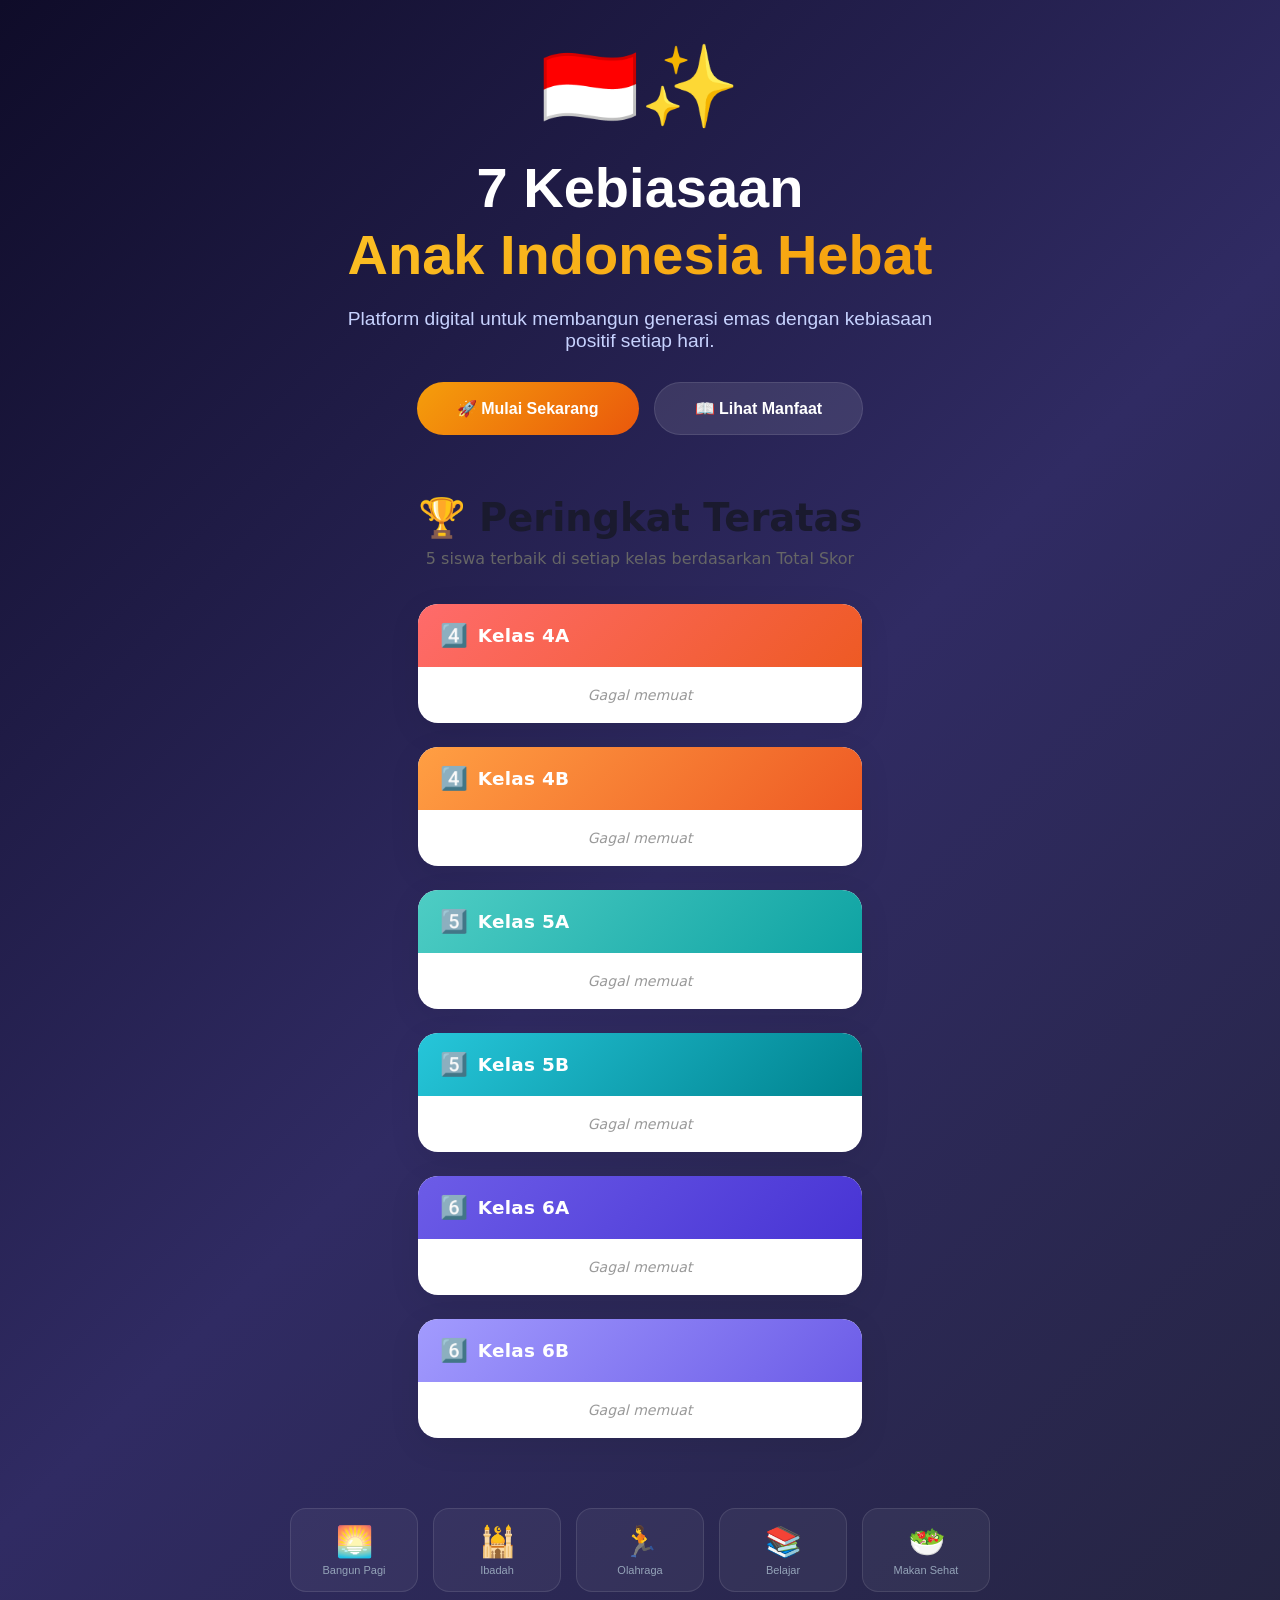
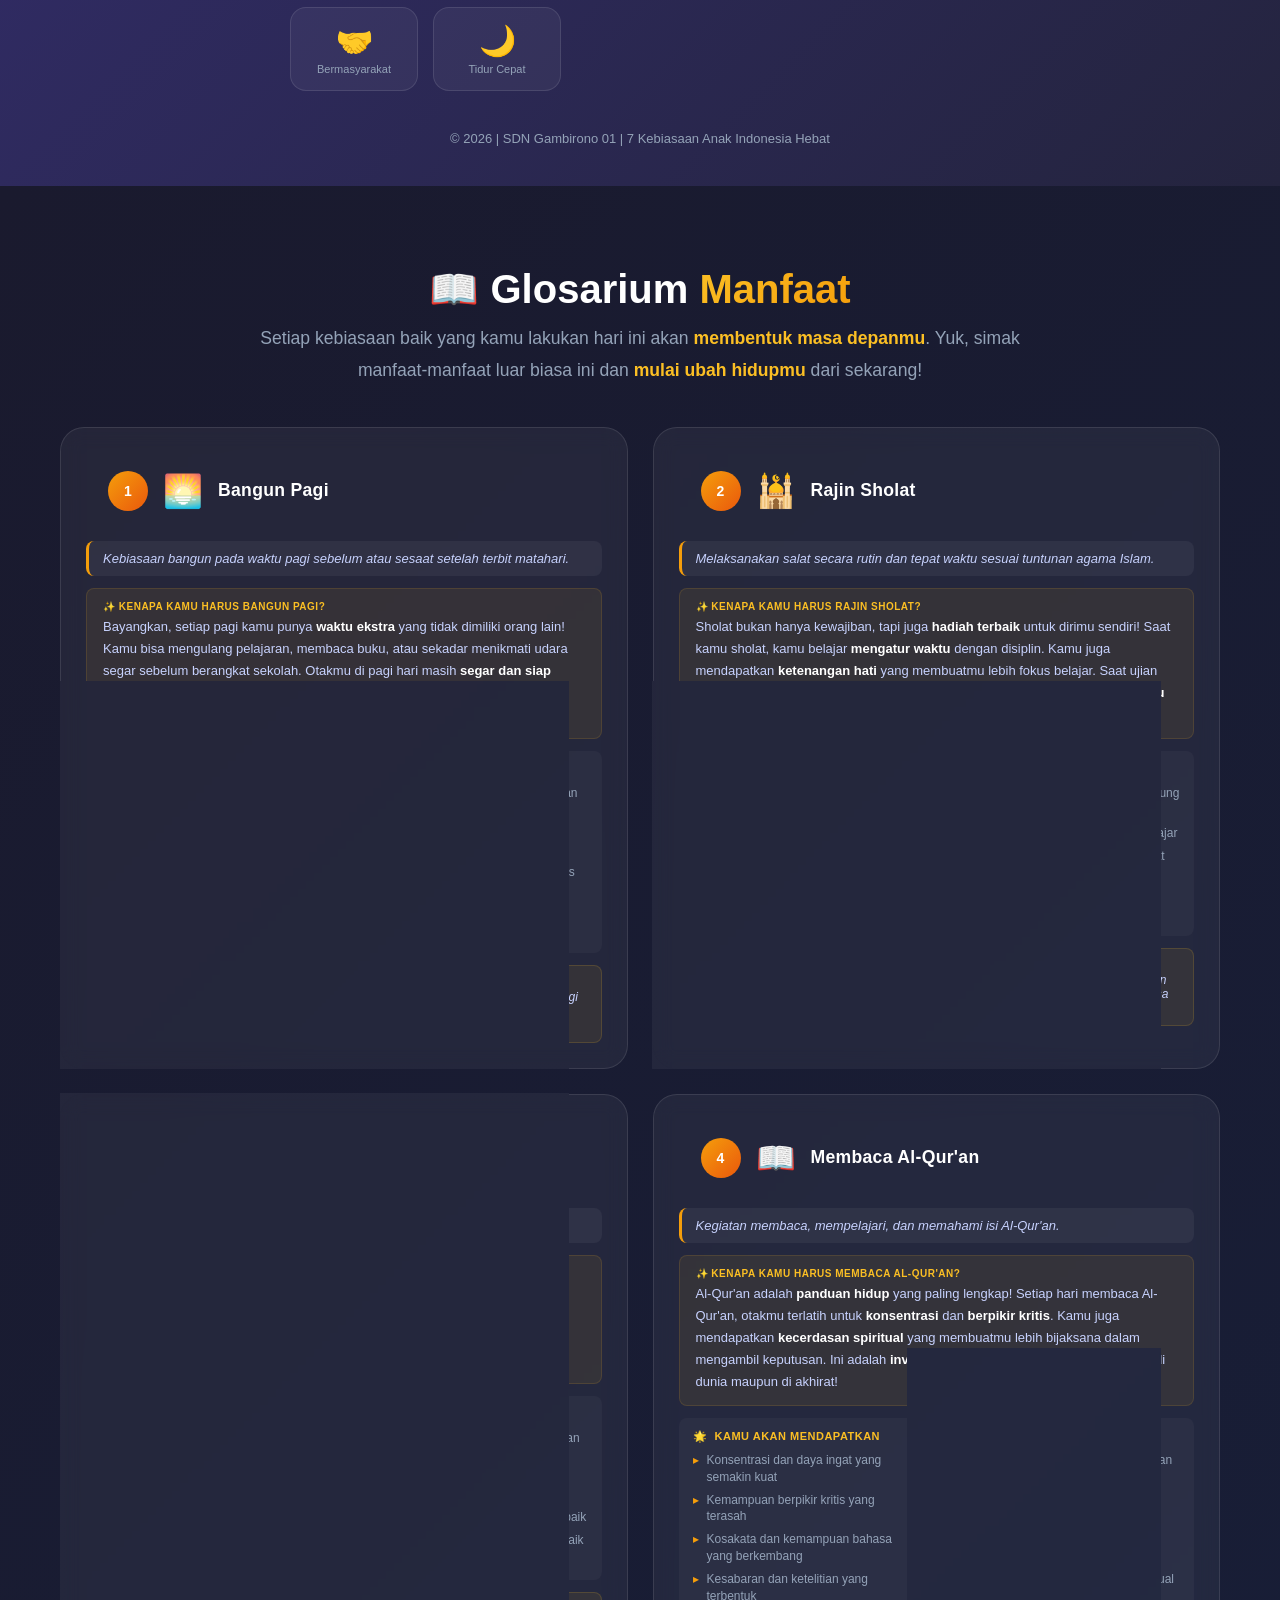
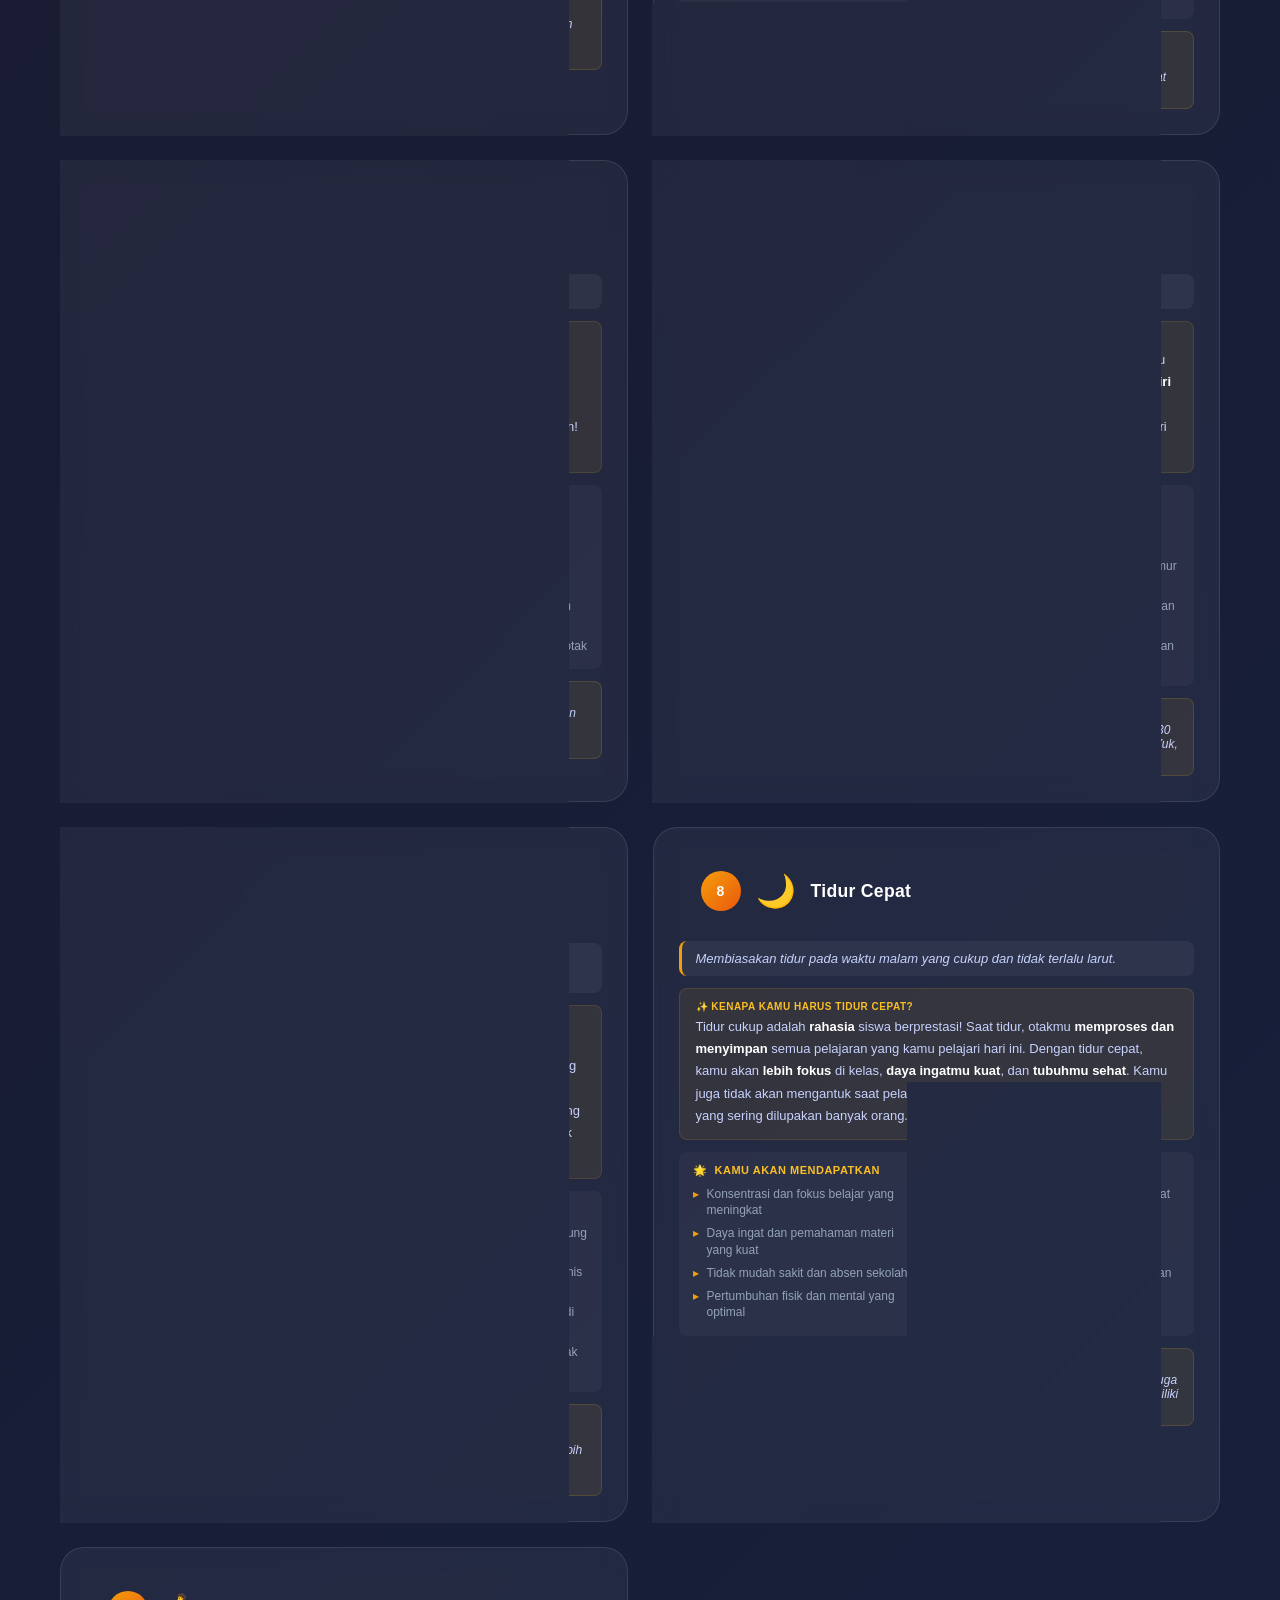
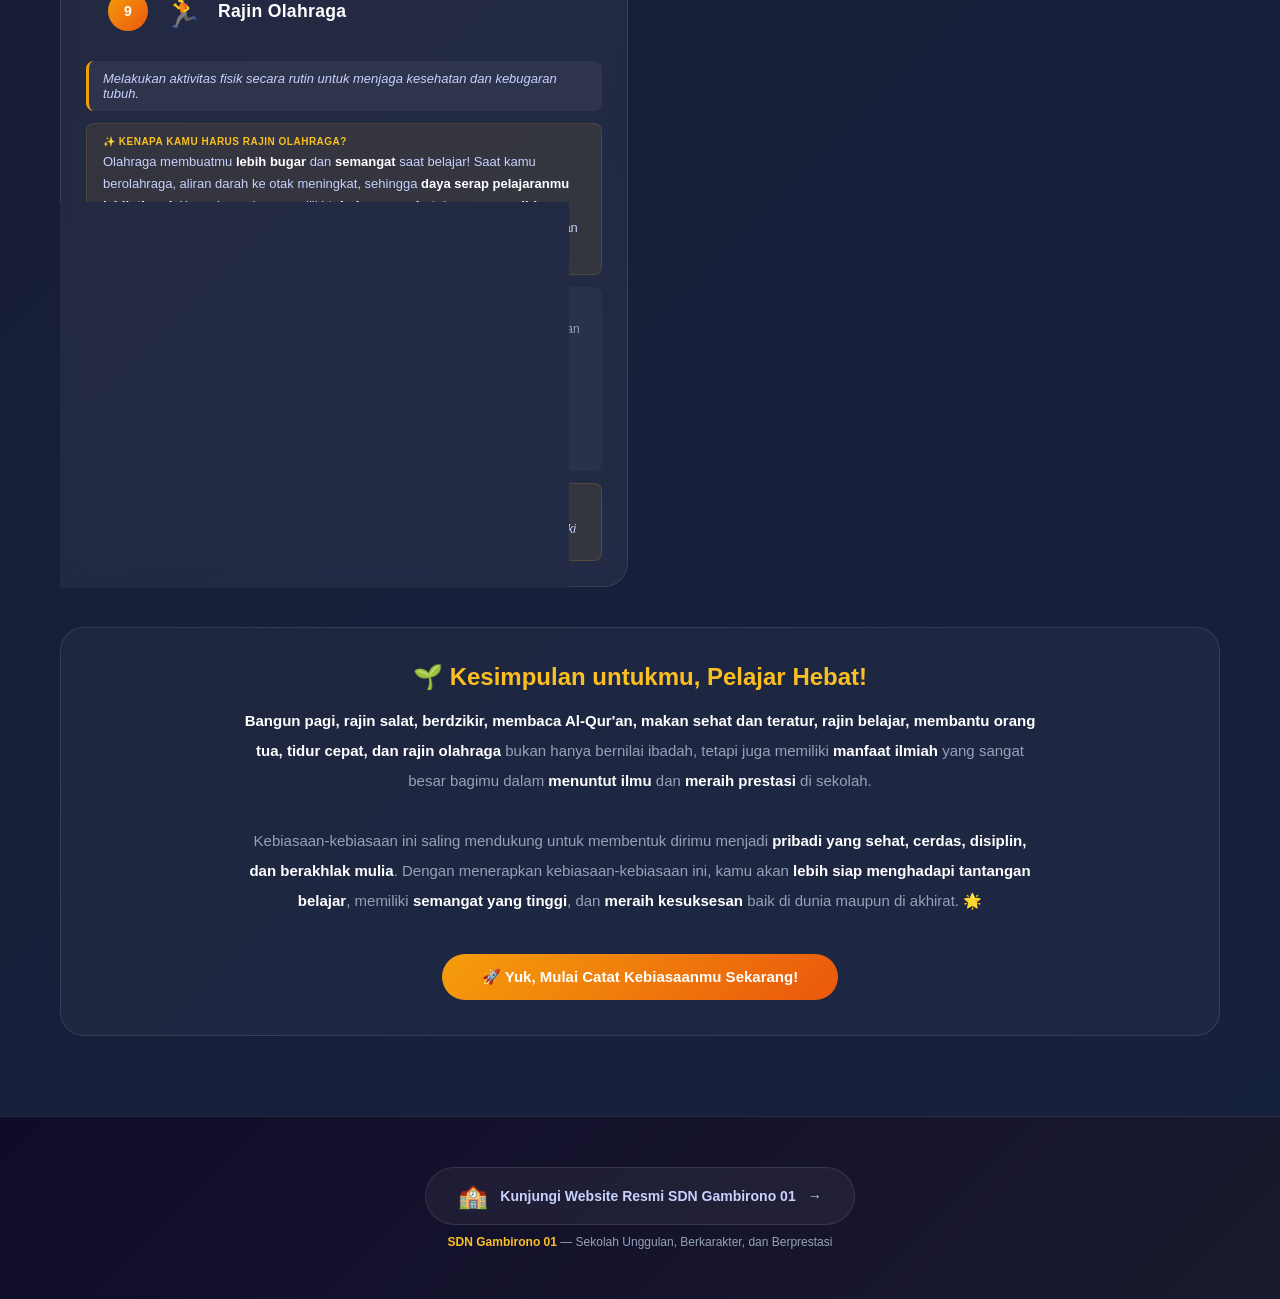
==== commit a9671758: "Update index.html" ====
--- a/index.html
+++ b/index.html
@@ -384,6 +384,259 @@
         <a href="#glosarium" class="btn btn-secondary btn-hero">📖 Lihat Manfaat</a>
     </div>
     
+<!-- ============ LEADERBOARD SECTION ============ -->
+<section class="leaderboard-section" id="leaderboard">
+  <div class="leaderboard-header">
+    <h2>🏆 Peringkat Teratas</h2>
+    <p class="leaderboard-sub">5 siswa terbaik di setiap kelas berdasarkan Total Skor</p>
+  </div>
+
+  <div class="leaderboard-grid">
+    <div class="leaderboard-card">
+      <div class="card-header kelas-4a"><span class="kelas-icon">4️⃣</span><h3>Kelas 4A</h3></div>
+      <ol class="rank-list" id="rank-4A"><li class="loading">Memuat data…</li></ol>
+    </div>
+
+    <div class="leaderboard-card">
+      <div class="card-header kelas-4b"><span class="kelas-icon">4️⃣</span><h3>Kelas 4B</h3></div>
+      <ol class="rank-list" id="rank-4B"><li class="loading">Memuat data…</li></ol>
+    </div>
+
+    <div class="leaderboard-card">
+      <div class="card-header kelas-5a"><span class="kelas-icon">5️⃣</span><h3>Kelas 5A</h3></div>
+      <ol class="rank-list" id="rank-5A"><li class="loading">Memuat data…</li></ol>
+    </div>
+
+    <div class="leaderboard-card">
+      <div class="card-header kelas-5b"><span class="kelas-icon">5️⃣</span><h3>Kelas 5B</h3></div>
+      <ol class="rank-list" id="rank-5B"><li class="loading">Memuat data…</li></ol>
+    </div>
+
+    <div class="leaderboard-card">
+      <div class="card-header kelas-6a"><span class="kelas-icon">6️⃣</span><h3>Kelas 6A</h3></div>
+      <ol class="rank-list" id="rank-6A"><li class="loading">Memuat data…</li></ol>
+    </div>
+
+    <div class="leaderboard-card">
+      <div class="card-header kelas-6b"><span class="kelas-icon">6️⃣</span><h3>Kelas 6B</h3></div>
+      <ol class="rank-list" id="rank-6B"><li class="loading">Memuat data…</li></ol>
+    </div>
+  </div>
+</section>
+
+<style>
+/* ====== LEADERBOARD STYLES ====== */
+.leaderboard-section {
+  max-width: 1200px;
+  margin: 0 auto;
+  padding: 60px 20px 40px;
+  font-family: 'Segoe UI', system-ui, -apple-system, sans-serif;
+}
+
+.leaderboard-header { text-align: center; margin-bottom: 36px; }
+
+.leaderboard-header h2 {
+  font-size: clamp(1.6rem, 4vw, 2.4rem);
+  font-weight: 800;
+  color: #1a1a2e;
+  margin: 0 0 8px;
+}
+
+.leaderboard-sub { color: #666; font-size: 1rem; margin: 0; }
+
+.leaderboard-grid {
+  display: grid;
+  grid-template-columns: repeat(auto-fit, minmax(280px, 1fr));
+  gap: 24px;
+}
+
+.leaderboard-card {
+  background: #fff;
+  border-radius: 20px;
+  box-shadow: 0 8px 32px rgba(0, 0, 0, 0.08);
+  overflow: hidden;
+  transition: transform 0.25s ease, box-shadow 0.25s ease;
+}
+
+.leaderboard-card:hover {
+  transform: translateY(-6px);
+  box-shadow: 0 16px 48px rgba(0, 0, 0, 0.14);
+}
+
+.card-header {
+  display: flex;
+  align-items: center;
+  gap: 10px;
+  padding: 18px 22px;
+  color: #fff;
+  font-weight: 700;
+}
+
+.card-header h3 { margin: 0; font-size: 1.15rem; letter-spacing: 0.3px; }
+.kelas-icon { font-size: 1.4rem; }
+
+/* Warna gradient per kelas */
+.kelas-4a { background: linear-gradient(135deg, #FF6B6B, #EE5A24); }
+.kelas-4b { background: linear-gradient(135deg, #FF9F43, #EE5A24); }
+.kelas-5a { background: linear-gradient(135deg, #4ECDC4, #0FA3A3); }
+.kelas-5b { background: linear-gradient(135deg, #26C6DA, #00838F); }
+.kelas-6a { background: linear-gradient(135deg, #6C5CE7, #4834D4); }
+.kelas-6b { background: linear-gradient(135deg, #A29BFE, #6C5CE7); }
+
+.rank-list {
+  list-style: none;
+  margin: 0;
+  padding: 8px 0;
+  counter-reset: rank;
+}
+
+.rank-list li {
+  counter-increment: rank;
+  display: flex;
+  align-items: center;
+  gap: 12px;
+  padding: 12px 20px;
+  border-bottom: 1px solid #f0f0f0;
+  font-size: 0.95rem;
+  transition: background 0.2s;
+}
+
+.rank-list li:last-child { border-bottom: none; }
+.rank-list li:hover { background: #fafafa; }
+
+.rank-list li::before {
+  content: counter(rank);
+  flex-shrink: 0;
+  width: 30px;
+  height: 30px;
+  display: flex;
+  align-items: center;
+  justify-content: center;
+  border-radius: 50%;
+  font-weight: 800;
+  font-size: 0.85rem;
+  background: #eef0f5;
+  color: #555;
+}
+
+.rank-list li:nth-child(1)::before { background: linear-gradient(135deg, #FFD700, #F0A500); color: #fff; }
+.rank-list li:nth-child(2)::before { background: linear-gradient(135deg, #C0C0C0, #9E9E9E); color: #fff; }
+.rank-list li:nth-child(3)::before { background: linear-gradient(135deg, #CD7F32, #A05A20); color: #fff; }
+
+.rank-name {
+  flex: 1;
+  font-weight: 600;
+  color: #222;
+  white-space: nowrap;
+  overflow: hidden;
+  text-overflow: ellipsis;
+}
+
+.rank-kelas {
+  font-size: 0.78rem;
+  color: #888;
+  background: #f2f2f2;
+  padding: 2px 10px;
+  border-radius: 12px;
+  font-weight: 600;
+  flex-shrink: 0;
+}
+
+.rank-skor { font-weight: 800; color: #0FA3A3; font-size: 1rem; flex-shrink: 0; }
+
+.rank-list li.loading,
+.rank-list li.empty {
+  justify-content: center;
+  color: #999;
+  font-style: italic;
+  font-size: 0.88rem;
+}
+
+.rank-list li.loading::before,
+.rank-list li.empty::before { display: none; }
+
+@media (max-width: 480px) {
+  .leaderboard-section { padding: 40px 12px 30px; }
+  .rank-list li { padding: 10px 14px; font-size: 0.88rem; }
+  .rank-skor { font-size: 0.9rem; }
+}
+</style>
+
+<script>
+(function () {
+  const GAS_URL = 'https://script.google.com/macros/s/AKfycbyOzROcm6eS9J-UAXeEqKCAjmFYoYc4j3Pe5IbZUphxGudwCI0jBHDaFa-FjWeDdDpiIw/exec';
+  const KELAS_LIST = ['4A', '4B', '5A', '5B', '6A', '6B'];
+
+  function escapeHtml(s) {
+    return String(s ?? '').replace(/&/g,'&amp;').replace(/</g,'&lt;')
+      .replace(/>/g,'&gt;').replace(/"/g,'&quot;').replace(/'/g,'&#39;');
+  }
+
+  function renderRank(elId, rows) {
+    const el = document.getElementById(elId);
+    if (!el) return;
+    if (!rows || !rows.length) {
+      el.innerHTML = '<li class="empty">Belum ada data</li>';
+      return;
+    }
+    el.innerHTML = rows.map(function (r) {
+      return '<li>' +
+        '<span class="rank-name">' + escapeHtml(r.nama) + '</span>' +
+        '<span class="rank-kelas">' + escapeHtml(r.kelas) + '</span>' +
+        '<span class="rank-skor">' + r.skor + '</span>' +
+      '</li>';
+    }).join('');
+  }
+
+  function showError(msg) {
+    KELAS_LIST.forEach(function (k) {
+      const el = document.getElementById('rank-' + k);
+      if (el) el.innerHTML = '<li class="empty">' + (msg || 'Gagal memuat') + '</li>';
+    });
+  }
+
+  function load() {
+    const cb = 'gasLB_' + Date.now();
+    const s = document.createElement('script');
+    const t = setTimeout(function () {
+      console.error('❌ Timeout. URL: ' + s.src);
+      showError('Timeout');
+      delete window[cb];
+      s.remove();
+    }, 15000);
+
+    window[cb] = function (json) {
+      clearTimeout(t);
+      console.log('✅ Leaderboard data:', json);
+      try {
+        if (!json || !json.success) throw new Error(json?.error || 'bad response');
+        KELAS_LIST.forEach(function (k) {
+          renderRank('rank-' + k, (json.data && json.data[k]) || []);
+        });
+      } catch (e) {
+        console.error('Leaderboard parse error:', e);
+        showError('Gagal memuat');
+      } finally {
+        delete window[cb];
+        s.remove();
+      }
+    };
+
+    s.src = GAS_URL + '?action=getLeaderboard&callback=' + cb;
+    s.onerror = function () {
+      clearTimeout(t);
+      console.error('❌ Script GAS gagal dimuat. URL: ' + s.src);
+      showError('Gagal memuat');
+      delete window[cb];
+      s.remove();
+    };
+    document.body.appendChild(s);
+  }
+
+  window.addEventListener('load', load);
+})();
+</script>
+
     <div class="features-hero">
         <div class="feat"><div class="icon">🌅</div><div class="label">Bangun Pagi</div></div>
         <div class="feat"><div class="icon">🕌</div><div class="label">Ibadah</div></div>
--- a/styles.css
+++ b/styles.css
@@ -405,4 +405,763 @@
     .stats-grid { grid-template-columns: 1fr 1fr; gap: 12px; }
     .stat-card { padding: 15px; }
     .stat-value { font-size: 24px; }
-}+}
+/* ============ TARGET BULANAN ============ */
+.target-section {
+    margin-top: 30px;
+}
+.target-section .target-header {
+    display: flex;
+    justify-content: space-between;
+    align-items: center;
+    flex-wrap: wrap;
+    gap: 15px;
+    margin-bottom: 20px;
+}
+.target-section .target-header h3 {
+    font-size: 1.2rem;
+}
+.target-section .target-header .target-info {
+    font-size: 13px;
+    color: var(--text-muted);
+}
+.target-section .target-header .target-info strong {
+    color: var(--primary-light);
+}
+.target-grid {
+    display: grid;
+    grid-template-columns: repeat(auto-fit, minmax(180px, 1fr));
+    gap: 15px;
+}
+.target-card {
+    background: rgba(255,255,255,0.05);
+    border-radius: var(--radius);
+    padding: 18px 16px;
+    text-align: center;
+    border: 1px solid var(--border-glass);
+    transition: all 0.3s;
+}
+.target-card:hover {
+    background: rgba(255,255,255,0.08);
+    transform: translateY(-3px);
+}
+.target-card .bulan {
+    font-size: 14px;
+    font-weight: 700;
+    color: white;
+    margin-bottom: 8px;
+}
+.target-card .progress-circle {
+    position: relative;
+    width: 80px;
+    height: 80px;
+    margin: 0 auto 10px;
+}
+.target-card .progress-circle svg {
+    transform: rotate(-90deg);
+}
+.target-card .progress-circle .bg {
+    fill: none;
+    stroke: rgba(255,255,255,0.1);
+    stroke-width: 6;
+}
+.target-card .progress-circle .progress {
+    fill: none;
+    stroke-width: 6;
+    stroke-linecap: round;
+    transition: stroke-dashoffset 0.8s ease;
+}
+/* === WARNA PROGRESS BERDASARKAN PERSENTASE === */
+.target-card .progress-circle .progress.istimewa { 
+    stroke: #8b5cf6; 
+}
+.target-card .progress-circle .progress.baik { 
+    stroke: #10b981; 
+}
+.target-card .progress-circle .progress.cukup { 
+    stroke: #f59e0b; 
+}
+.target-card .progress-circle .progress.kurang { 
+    stroke: #ef4444; 
+}
+.target-card .progress-circle .center-text {
+    position: absolute;
+    top: 50%;
+    left: 50%;
+    transform: translate(-50%, -50%);
+    font-size: 18px;
+    font-weight: 800;
+    color: white;
+}
+.target-card .detail {
+    font-size: 12px;
+    color: var(--text-muted);
+}
+.target-card .detail .isi {
+    color: white;
+    font-weight: 600;
+}
+.target-card .status {
+    display: inline-block;
+    padding: 2px 12px;
+    border-radius: var(--radius-full);
+    font-size: 11px;
+    font-weight: 600;
+    margin-top: 6px;
+}
+.target-card .status.selesai { background: #10b981; color: white; }
+.target-card .status.progress { background: #f59e0b; color: #1e293b; }
+.target-card .status.belum { background: #ef4444; color: white; }
+.target-card .status.istimewa { background: #8b5cf6; color: white; }
+
+/* ============ CHECKLIST SHOLAT SUNNAH ============ */
+.checkbox-items {
+    display: flex;
+    flex-direction: column;
+    gap: 4px;
+    margin-top: 4px;
+}
+
+.checkbox-item {
+    display: flex;
+    align-items: center;
+    gap: 10px;
+    padding: 6px 12px;
+    border-radius: 8px;
+    cursor: pointer;
+    transition: all 0.2s;
+    background: rgba(255, 255, 255, 0.03);
+    border: 1px solid transparent;
+}
+
+.checkbox-item:hover {
+    background: rgba(255, 255, 255, 0.07);
+    border-color: var(--border-glass);
+}
+
+.checkbox-item input[type="checkbox"] {
+    width: 18px;
+    height: 18px;
+    min-width: 18px;
+    accent-color: var(--primary);
+    cursor: pointer;
+}
+
+.checkbox-item span {
+    font-size: 13px;
+    color: var(--text-light);
+}
+
+/* Group label */
+.group-label {
+    font-weight: 700;
+    color: white;
+    font-size: 14px;
+    margin-bottom: 4px;
+    padding: 4px 0;
+}
+
+.group-divider {
+    border-top: 1px solid var(--border-glass);
+    margin: 10px 0;
+}
+
+/* ============ RESPONSIVE MOBILE LENGKAP ============ */
+
+/* ============ MEDIA QUERY UNTUK TABLET & HP ============ */
+@media (max-width: 992px) {
+    .container {
+        padding: 16px !important;
+    }
+    .card {
+        padding: 20px !important;
+        border-radius: 14px !important;
+    }
+}
+
+/* ============ MEDIA QUERY UNTUK HP ============ */
+@media (max-width: 768px) {
+    /* === CONTAINER === */
+    .container {
+        padding: 12px !important;
+    }
+
+    /* === CARD === */
+    .card {
+        padding: 16px !important;
+        border-radius: 12px !important;
+        margin-bottom: 16px !important;
+    }
+    .card h2 {
+        font-size: 1.1rem !important;
+        margin-bottom: 14px !important;
+    }
+    .card h3 {
+        font-size: 0.9rem !important;
+    }
+
+    /* === NAVBAR === */
+    .navbar {
+        padding: 10px 14px !important;
+    }
+    .nav-container {
+        flex-direction: column !important;
+        align-items: stretch !important;
+        gap: 8px !important;
+    }
+    .logo {
+        font-size: 0.9rem !important;
+        justify-content: center !important;
+    }
+    .nav-user {
+        display: flex !important;
+        flex-wrap: wrap !important;
+        align-items: center !important;
+        justify-content: center !important;
+        gap: 6px !important;
+        font-size: 13px !important;
+    }
+    .user-avatar {
+        width: 32px !important;
+        height: 32px !important;
+        font-size: 13px !important;
+        min-width: 32px !important;
+    }
+    .badge-kelas {
+        font-size: 10px !important;
+        padding: 2px 10px !important;
+    }
+    .btn-sm {
+        padding: 4px 12px !important;
+        font-size: 11px !important;
+        min-height: 32px !important;
+    }
+
+    /* === HEADER DASHBOARD === */
+    .dashboard-header {
+        flex-direction: column !important;
+        text-align: center !important;
+        gap: 8px !important;
+        padding: 12px 0 !important;
+    }
+    .dashboard-header h2 {
+        font-size: 1.1rem !important;
+    }
+    .dashboard-header p {
+        font-size: 12px !important;
+        line-height: 1.5 !important;
+    }
+    .user-greeting p {
+        font-size: 12px !important;
+    }
+
+    /* === STATS GRID === */
+    .stats-grid {
+        grid-template-columns: 1fr 1fr !important;
+        gap: 10px !important;
+        margin-bottom: 16px !important;
+    }
+    .stat-card {
+        padding: 14px 10px !important;
+        border-radius: 12px !important;
+    }
+    .stat-value {
+        font-size: 22px !important;
+    }
+    .stat-label {
+        font-size: 10px !important;
+    }
+
+    /* === FORM === */
+    .form-group {
+        margin-bottom: 12px !important;
+    }
+    .form-group label {
+        font-size: 13px !important;
+        margin-bottom: 5px !important;
+    }
+    .form-group input,
+    .form-group select,
+    .form-group textarea {
+        font-size: 14px !important;
+        padding: 10px 14px !important;
+        min-height: 44px !important;
+        border-radius: 12px !important;
+    }
+    .form-group small {
+        font-size: 10px !important;
+    }
+    .form-row {
+        flex-direction: column !important;
+        gap: 10px !important;
+    }
+    .form-row .form-group {
+        width: 100% !important;
+        flex: none !important;
+    }
+
+    /* === HABIT CARD === */
+    .habit-card {
+        padding: 14px !important;
+        margin-bottom: 12px !important;
+        border-radius: 12px !important;
+    }
+    .habit-card h3 {
+        font-size: 0.85rem !important;
+        flex-wrap: wrap !important;
+        gap: 6px !important;
+    }
+    .habit-card .sub-title {
+        font-size: 12px !important;
+        margin-top: 4px !important;
+    }
+    .habit-card small {
+        font-size: 10px !important;
+        display: block !important;
+        margin-top: 4px !important;
+    }
+    .skor-indikator {
+        font-size: 10px !important;
+        padding: 2px 8px !important;
+    }
+
+    /* === TIME INPUT === */
+    .time-input-wrapper {
+        flex-direction: column !important;
+        align-items: stretch !important;
+        gap: 4px !important;
+    }
+    .time-input-wrapper input[type="time"] {
+        width: 100% !important;
+        padding: 10px !important;
+        min-height: 44px !important;
+        font-size: 16px !important;
+    }
+    .time-label {
+        font-size: 11px !important;
+    }
+
+    /* === QURAN ROW === */
+    .quran-row {
+        flex-direction: column !important;
+        gap: 10px !important;
+    }
+    .quran-row .form-group {
+        width: 100% !important;
+    }
+
+    /* === CHECKLIST === */
+   /* ============ CHECKBOX GRID ============ */
+.checkbox-grid {
+    display: flex;
+    flex-direction: column;
+    gap: 4px;
+}
+    .checkbox-item {
+        font-size: 12px !important;
+        padding: 6px 10px !important;
+        border-radius: 10px !important;
+        min-height: 36px !important;
+    }
+    .checkbox-item input[type="checkbox"] {
+        width: 18px !important;
+        height: 18px !important;
+        min-width: 18px !important;
+    }
+    .group-label {
+        font-size: 13px !important;
+        padding: 6px 0 !important;
+    }
+    .group-divider {
+        margin: 8px 0 !important;
+    }
+
+    /* === LINK SOSMED === */
+    .link-sosmed-section {
+        padding: 14px !important;
+        border-radius: 12px !important;
+        margin-bottom: 14px !important;
+    }
+    .link-sosmed-section .link-info {
+        flex-direction: column !important;
+        align-items: flex-start !important;
+        gap: 6px !important;
+    }
+    .link-sosmed-section .link-info h3 {
+        font-size: 0.85rem !important;
+    }
+    .link-sosmed-section .link-info .badge-link {
+        font-size: 10px !important;
+        padding: 3px 12px !important;
+    }
+    .link-sosmed-section .syarat-info {
+        font-size: 11px !important;
+        padding: 8px 12px !important;
+        border-radius: 10px !important;
+    }
+    .link-sosmed-section .syarat-info div {
+        flex-direction: column !important;
+        gap: 4px !important;
+    }
+
+    /* === TARGET SECTION === */
+    .target-section .target-header {
+        flex-direction: column !important;
+        gap: 6px !important;
+        text-align: center !important;
+    }
+    .target-section .target-header h3 {
+        font-size: 1rem !important;
+    }
+    .target-section .target-header .target-info {
+        font-size: 12px !important;
+    }
+    .target-grid {
+        grid-template-columns: repeat(2, 1fr) !important;
+        gap: 10px !important;
+    }
+    .target-card {
+        padding: 12px 10px !important;
+        border-radius: 12px !important;
+    }
+    .target-card .bulan {
+        font-size: 12px !important;
+    }
+    .target-card .progress-circle {
+        width: 60px !important;
+        height: 60px !important;
+    }
+    .target-card .progress-circle .center-text {
+        font-size: 14px !important;
+    }
+    .target-card .detail {
+        font-size: 10px !important;
+    }
+    .target-card .status {
+        font-size: 10px !important;
+        padding: 2px 10px !important;
+    }
+
+    /* === TABLE === */
+    .table-wrapper {
+        overflow-x: auto !important;
+        -webkit-overflow-scrolling: touch !important;
+        margin: 0 -4px !important;
+        padding: 0 4px !important;
+        border-radius: 10px !important;
+    }
+    .data-table {
+        font-size: 11px !important;
+        min-width: 600px !important;
+    }
+    .data-table th,
+    .data-table td {
+        padding: 6px 8px !important;
+        font-size: 10px !important;
+    }
+    .data-table th {
+        font-size: 10px !important;
+        padding: 8px 6px !important;
+        white-space: nowrap !important;
+    }
+    .data-table td {
+        padding: 6px 6px !important;
+    }
+    .skor-badge {
+        font-size: 9px !important;
+        padding: 2px 8px !important;
+        border-radius: 12px !important;
+    }
+
+    /* === PAGINATION === */
+    #paginationControls {
+        gap: 4px !important;
+        margin-top: 12px !important;
+    }
+    .btn-pagination {
+        padding: 4px 10px !important;
+        font-size: 12px !important;
+        min-width: 30px !important;
+        min-height: 30px !important;
+        border-radius: 8px !important;
+    }
+
+    /* === BUTTONS === */
+    .btn {
+        font-size: 13px !important;
+        padding: 10px 16px !important;
+        min-height: 44px !important;
+        border-radius: 12px !important;
+    }
+    .btn-block {
+        width: 100% !important;
+    }
+    .btn-sm {
+        font-size: 11px !important;
+        padding: 6px 12px !important;
+        min-height: 32px !important;
+    }
+    .btn-filter {
+        height: 40px !important;
+        padding: 8px 16px !important;
+        font-size: 12px !important;
+    }
+
+    /* === FLEX === */
+    .flex-between {
+        flex-direction: column !important;
+        gap: 10px !important;
+        align-items: stretch !important;
+    }
+    .flex-between > div:last-child {
+        text-align: center !important;
+    }
+
+    /* === DELETE BUTTON === */
+    .btn-delete-sm {
+        font-size: 10px !important;
+        padding: 3px 10px !important;
+        min-height: 28px !important;
+        border-radius: 8px !important;
+    }
+
+    /* === TABS === */
+    .tabs {
+        gap: 6px !important;
+        margin-bottom: 16px !important;
+        justify-content: center !important;
+    }
+    .tab {
+        padding: 6px 14px !important;
+        font-size: 11px !important;
+        border-radius: 10px !important;
+        min-height: 32px !important;
+    }
+
+    /* === TOAST === */
+    .toast {
+        font-size: 13px !important;
+        padding: 10px 16px !important;
+        max-width: 92% !important;
+        bottom: 12px !important;
+        left: 4% !important;
+        transform: translateX(0) !important;
+        border-radius: 12px !important;
+    }
+
+    /* === LOADING === */
+    .spinner {
+        width: 40px !important;
+        height: 40px !important;
+        border-width: 3px !important;
+    }
+
+    /* === FILTER BAR === */
+    .filter-bar {
+        flex-direction: column !important;
+        gap: 10px !important;
+    }
+    .filter-bar .form-group {
+        width: 100% !important;
+        min-width: unset !important;
+    }
+    .filter-bar .form-group select,
+    .filter-bar .form-group input {
+        min-height: 40px !important;
+        font-size: 13px !important;
+    }
+    .filter-bar .btn-filter {
+        width: 100% !important;
+    }
+
+    /* === RAPOR SETTINGS === */
+    .rapor-settings {
+        grid-template-columns: 1fr !important;
+        gap: 10px !important;
+    }
+    .rapor-settings .form-group {
+        margin-bottom: 0 !important;
+    }
+
+    /* === INPUT DATE === */
+    input[type="date"] {
+        font-size: 14px !important;
+        padding: 10px !important;
+        min-height: 44px !important;
+    }
+
+    /* === SMALL TEXT === */
+    .text-muted small,
+    small {
+        font-size: 10px !important;
+    }
+
+    /* === ADMIN STATS === */
+    .admin-stats {
+        grid-template-columns: 1fr 1fr !important;
+        gap: 10px !important;
+    }
+    .admin-stat-card {
+        padding: 12px !important;
+        border-radius: 12px !important;
+    }
+    .admin-stat-card .value {
+        font-size: 24px !important;
+    }
+    .admin-stat-card .label {
+        font-size: 10px !important;
+    }
+}
+
+/* ============ HP SANGAT KECIL ( < 480px ) ============ */
+@media (max-width: 480px) {
+    .container {
+        padding: 8px !important;
+    }
+
+    .card {
+        padding: 12px !important;
+        border-radius: 10px !important;
+        margin-bottom: 12px !important;
+    }
+
+    .stats-grid {
+        grid-template-columns: 1fr 1fr !important;
+        gap: 8px !important;
+    }
+    .stat-card {
+        padding: 10px 8px !important;
+    }
+    .stat-value {
+        font-size: 18px !important;
+    }
+
+    .checkbox-grid {
+        grid-template-columns: 1fr !important;
+    }
+
+    .target-grid {
+        grid-template-columns: 1fr 1fr !important;
+        gap: 8px !important;
+    }
+    .target-card {
+        padding: 10px 8px !important;
+    }
+    .target-card .progress-circle {
+        width: 50px !important;
+        height: 50px !important;
+    }
+    .target-card .progress-circle .center-text {
+        font-size: 12px !important;
+    }
+
+    .data-table {
+        font-size: 9px !important;
+        min-width: 480px !important;
+    }
+    .data-table th,
+    .data-table td {
+        padding: 4px 5px !important;
+        font-size: 9px !important;
+    }
+
+    .nav-user {
+        font-size: 11px !important;
+        gap: 4px !important;
+    }
+    .logo {
+        font-size: 0.8rem !important;
+    }
+    .user-avatar {
+        width: 28px !important;
+        height: 28px !important;
+        font-size: 11px !important;
+        min-width: 28px !important;
+    }
+
+    .admin-stats {
+        grid-template-columns: 1fr 1fr !important;
+        gap: 8px !important;
+    }
+    .admin-stat-card .value {
+        font-size: 20px !important;
+    }
+
+    .habit-card h3 {
+        font-size: 0.8rem !important;
+    }
+    .habit-card .sub-title {
+        font-size: 11px !important;
+    }
+
+    .btn {
+        font-size: 12px !important;
+        padding: 8px 14px !important;
+        min-height: 38px !important;
+    }
+
+    .toast {
+        font-size: 12px !important;
+        padding: 8px 14px !important;
+        max-width: 95% !important;
+        bottom: 8px !important;
+    }
+
+    .tabs {
+        gap: 4px !important;
+    }
+    .tab {
+        padding: 4px 10px !important;
+        font-size: 10px !important;
+        min-height: 28px !important;
+    }
+}
+
+/* ============ FIX UNTUK TOUCH TARGET ============ */
+@media (max-width: 768px) {
+    button,
+    .btn,
+    input[type="submit"],
+    input[type="button"],
+    .tab,
+    .checkbox-item,
+    .btn-delete-sm,
+    .btn-pagination {
+        min-height: 44px !important;
+        min-width: 44px !important;
+    }
+    .btn-sm,
+    .btn-delete-sm,
+    .btn-pagination {
+        min-height: 36px !important;
+        min-width: 36px !important;
+    }
+    /* Kecuali untuk checkbox itu sendiri */
+    input[type="checkbox"] {
+        min-height: unset !important;
+        min-width: unset !important;
+    }
+}
+
+/* ============ FIX UNTUK OVERFLOW ============ */
+@media (max-width: 768px) {
+    body {
+        overflow-x: hidden !important;
+    }
+    .container {
+        overflow-x: hidden !important;
+    }
+    .table-wrapper {
+        overflow-x: auto !important;
+    }
+}
+
+/* ============ FIX UNTUK MODAL / POPUP ============ */
+@media (max-width: 768px) {
+    .modal-content {
+        width: 95% !important;
+        margin: 10px auto !important;
+        padding: 16px !important;
+        border-radius: 14px !important;
+    }
+}
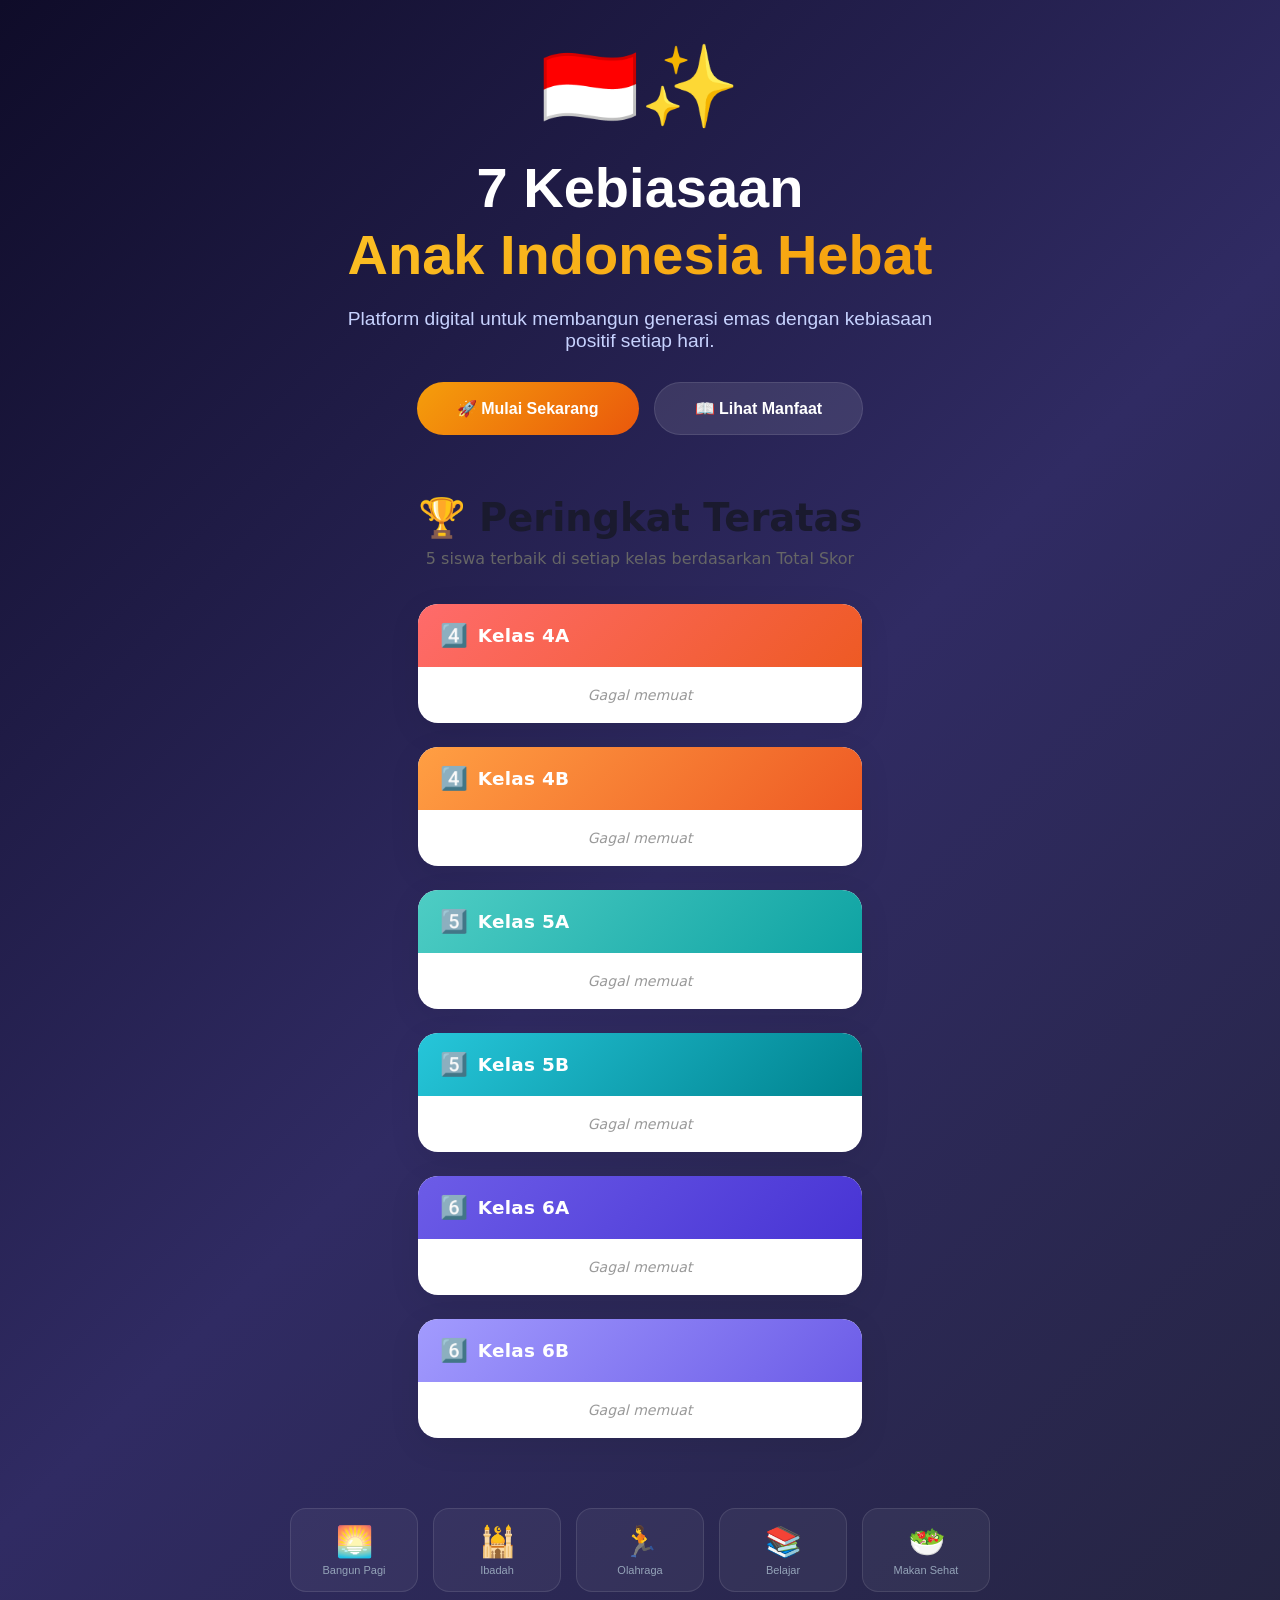
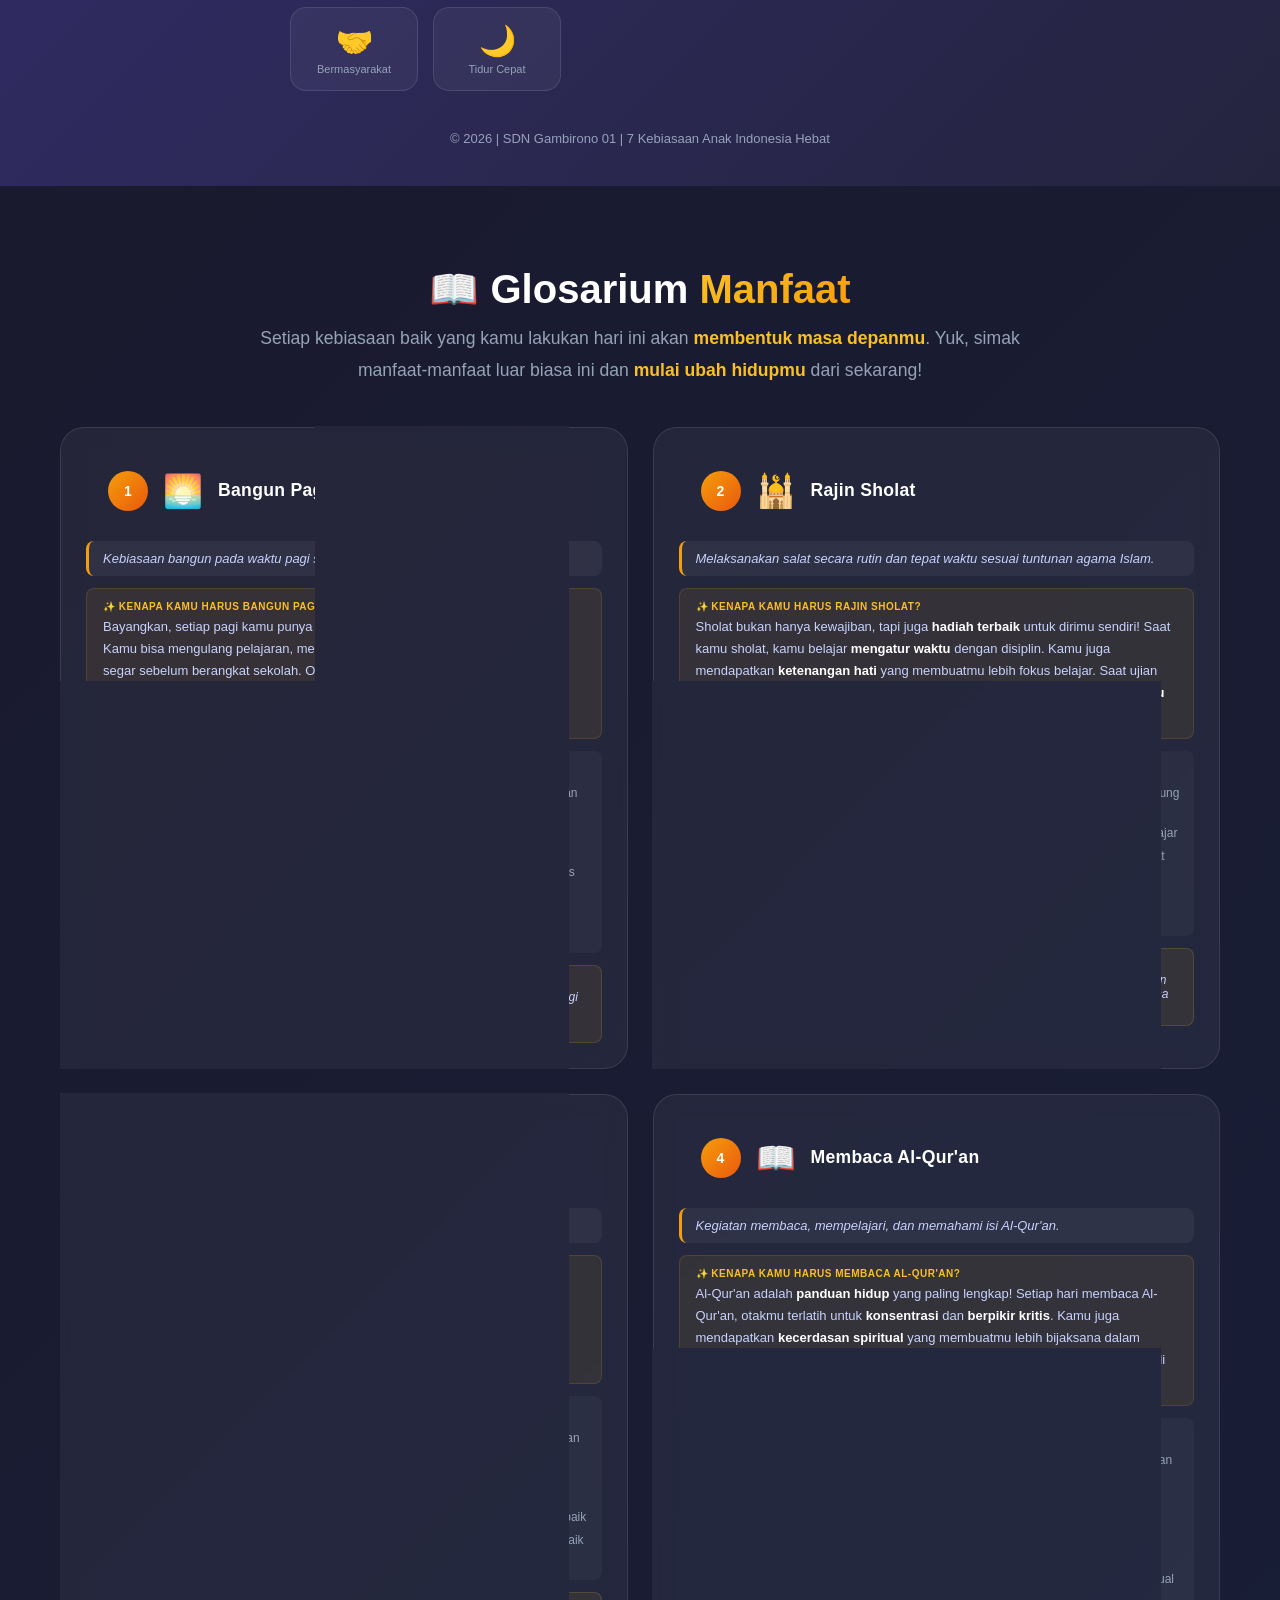
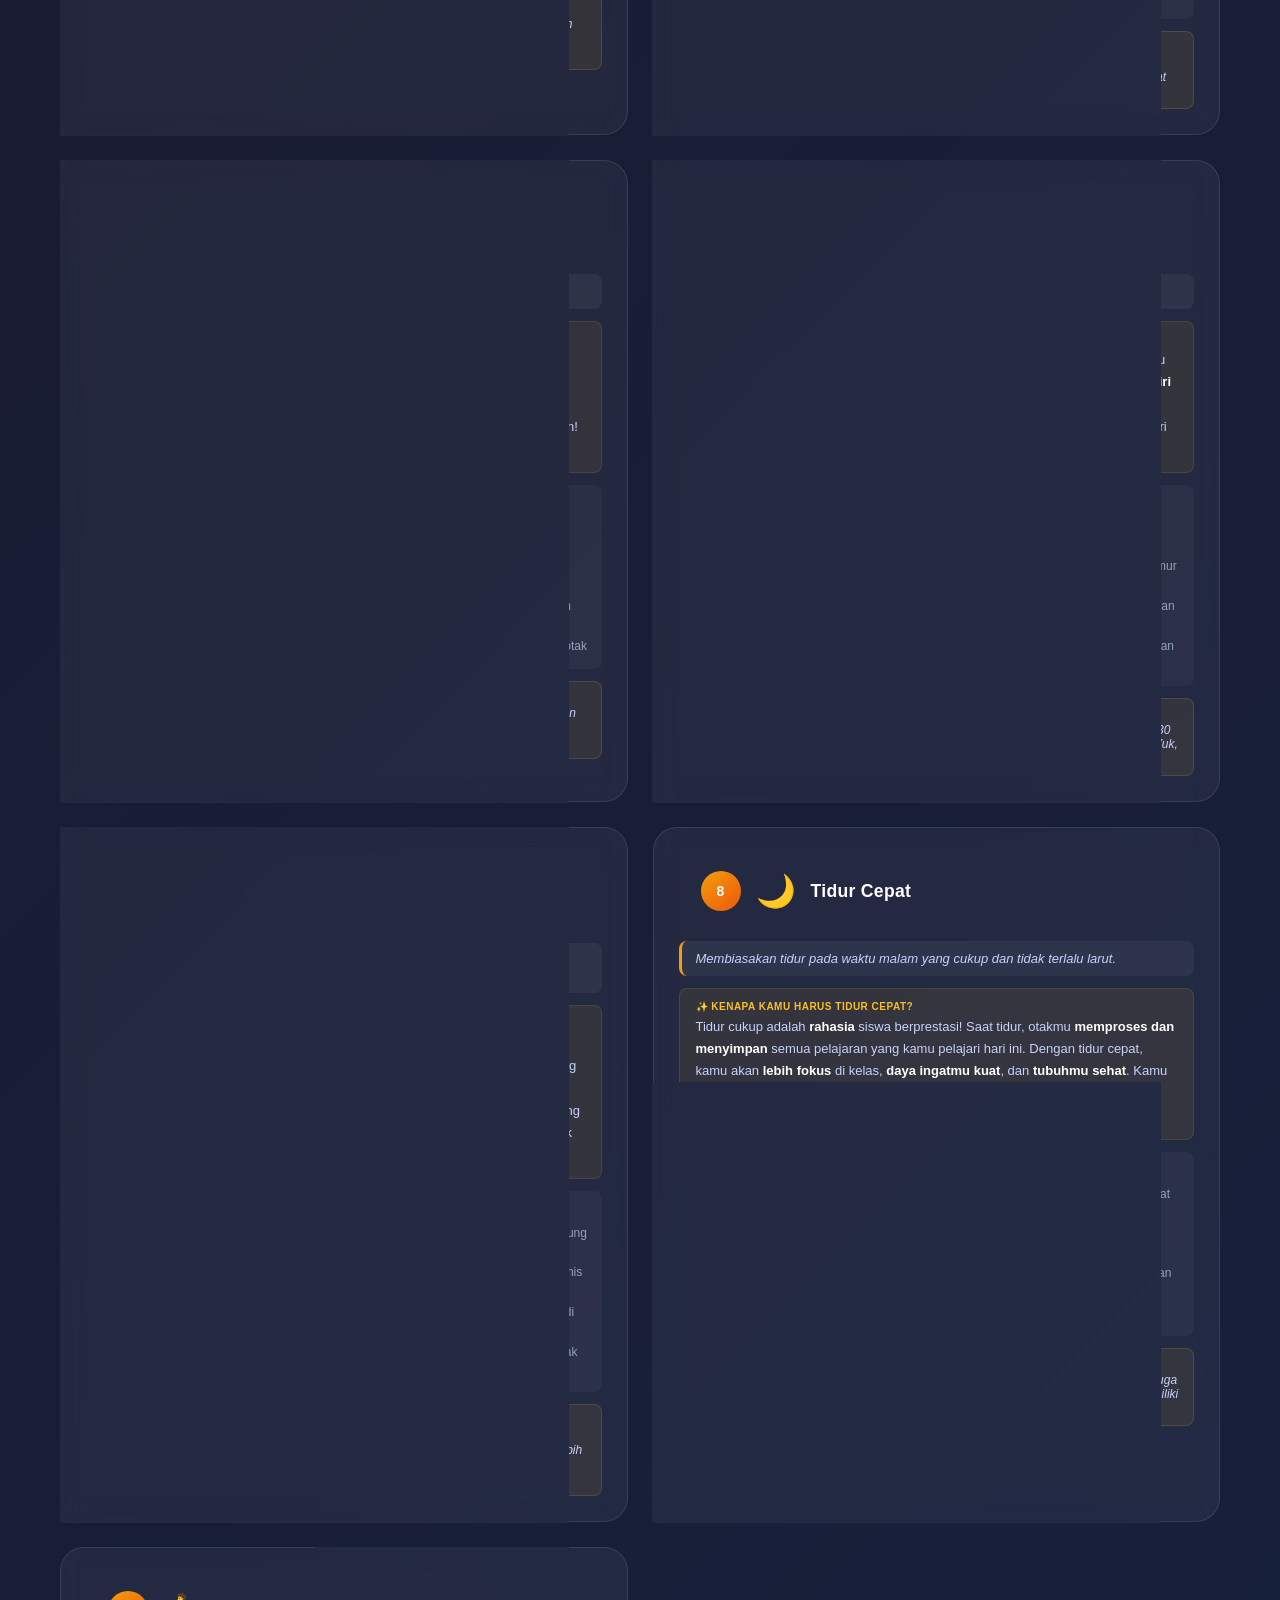
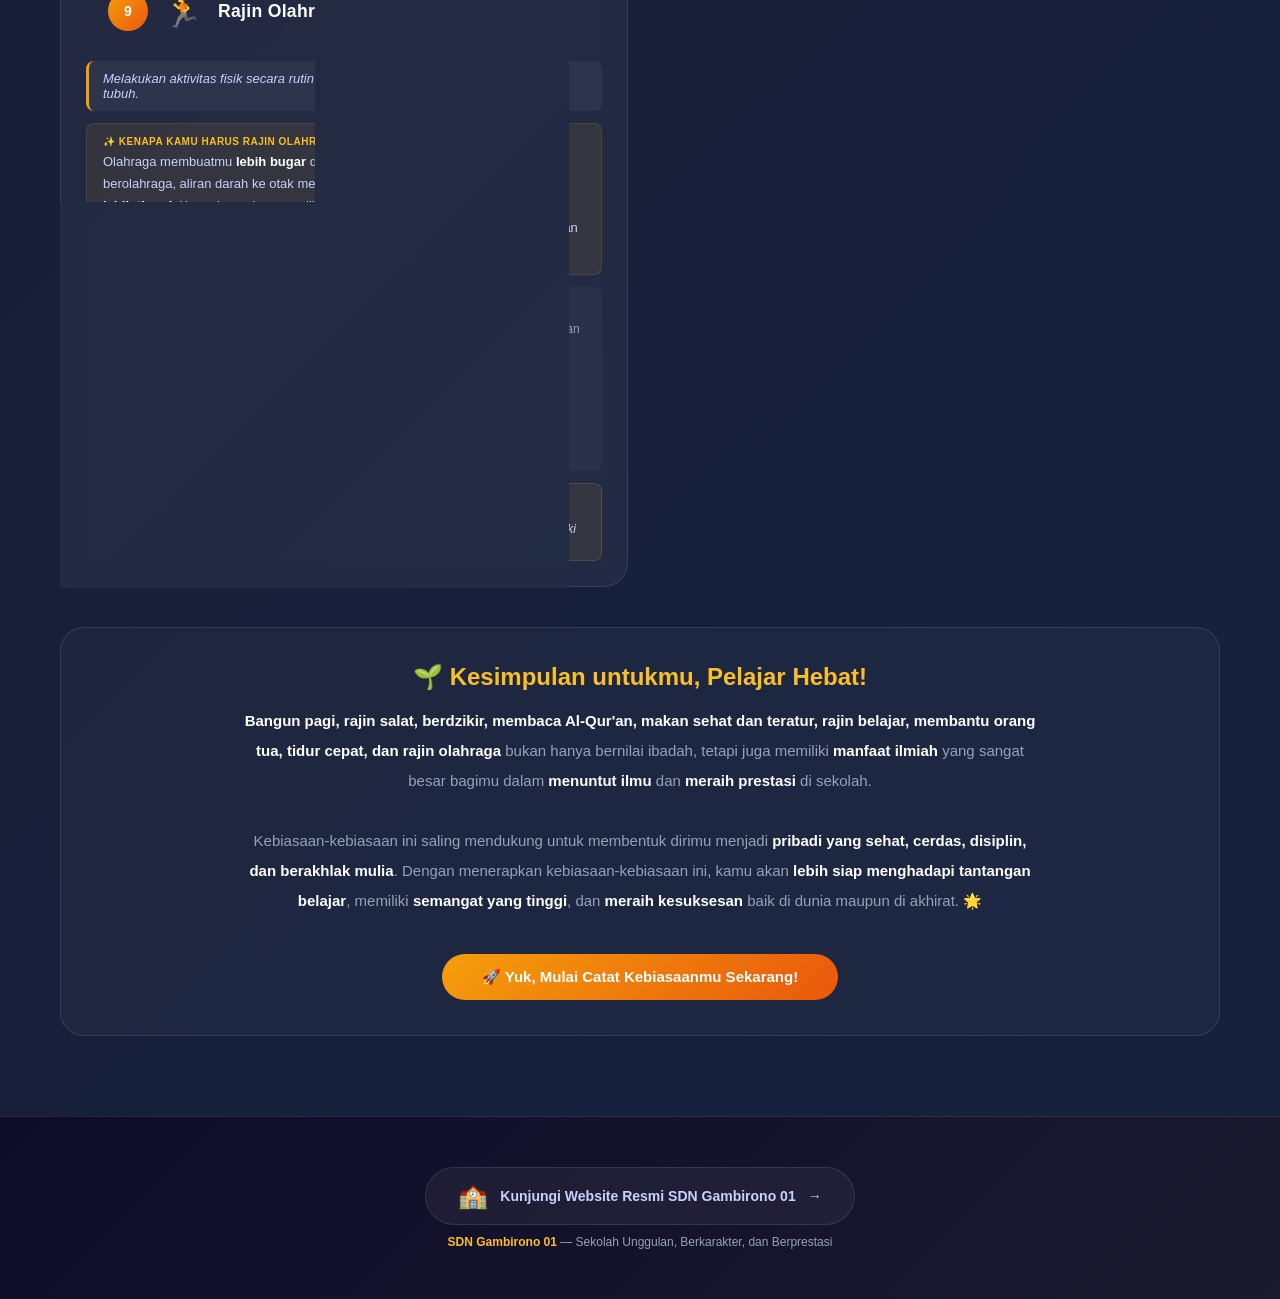
==== commit 702d1391: "Update index.html" ====
--- a/index.html
+++ b/index.html
@@ -596,41 +596,29 @@
   }
 
   function load() {
-    const cb = 'gasLB_' + Date.now();
-    const s = document.createElement('script');
-    const t = setTimeout(function () {
-      console.error('❌ Timeout. URL: ' + s.src);
-      showError('Timeout');
-      delete window[cb];
-      s.remove();
-    }, 15000);
-
-    window[cb] = function (json) {
-      clearTimeout(t);
+    const url = GAS_URL + '?action=getLeaderboard';
+    console.log('🔄 Fetching:', url);
+
+    fetch(url, {
+      method: 'GET',
+      redirect: 'follow',
+      headers: { 'Accept': 'application/json' }
+    })
+    .then(function (res) {
+      if (!res.ok) throw new Error('HTTP ' + res.status);
+      return res.json();
+    })
+    .then(function (json) {
       console.log('✅ Leaderboard data:', json);
-      try {
-        if (!json || !json.success) throw new Error(json?.error || 'bad response');
-        KELAS_LIST.forEach(function (k) {
-          renderRank('rank-' + k, (json.data && json.data[k]) || []);
-        });
-      } catch (e) {
-        console.error('Leaderboard parse error:', e);
-        showError('Gagal memuat');
-      } finally {
-        delete window[cb];
-        s.remove();
-      }
-    };
-
-    s.src = GAS_URL + '?action=getLeaderboard&callback=' + cb;
-    s.onerror = function () {
-      clearTimeout(t);
-      console.error('❌ Script GAS gagal dimuat. URL: ' + s.src);
+      if (!json || !json.success) throw new Error(json?.error || 'bad response');
+      KELAS_LIST.forEach(function (k) {
+        renderRank('rank-' + k, (json.data && json.data[k]) || []);
+      });
+    })
+    .catch(function (err) {
+      console.error('❌ Gagal memuat leaderboard:', err);
       showError('Gagal memuat');
-      delete window[cb];
-      s.remove();
-    };
-    document.body.appendChild(s);
+    });
   }
 
   window.addEventListener('load', load);
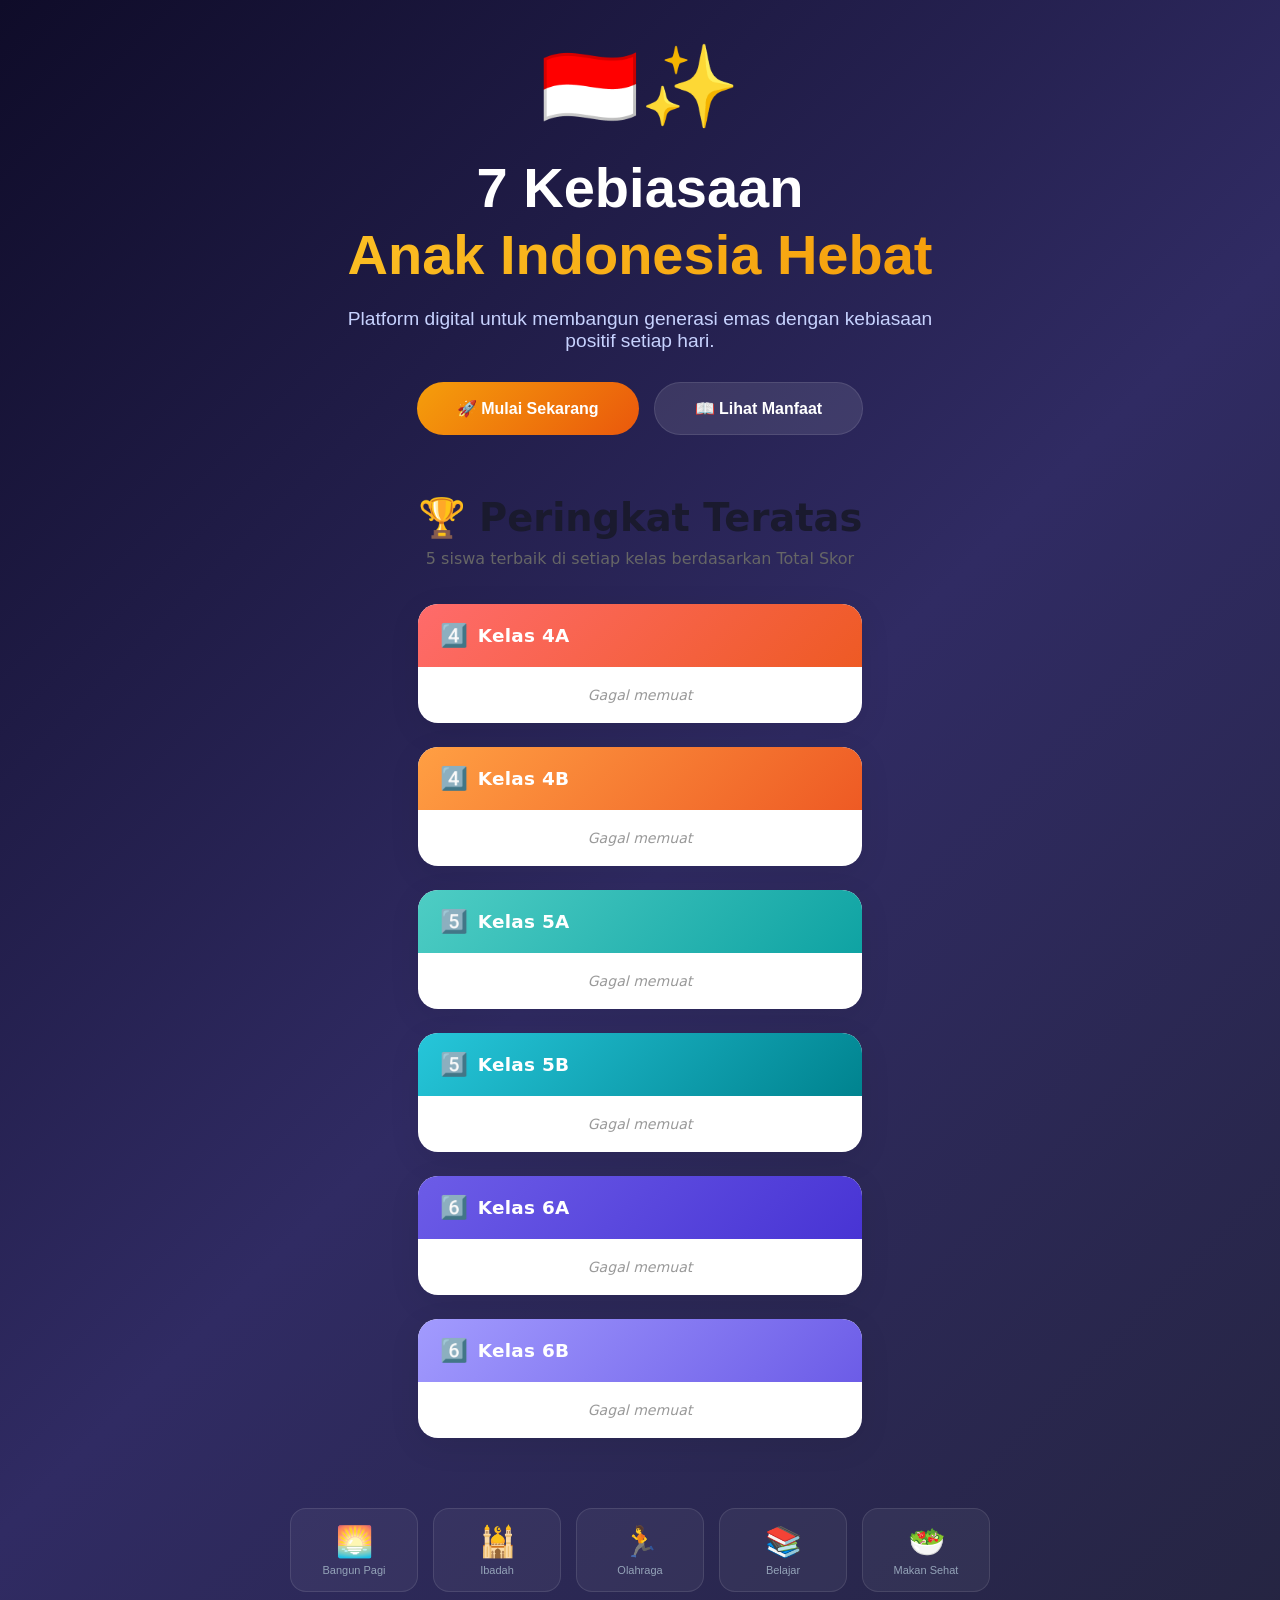
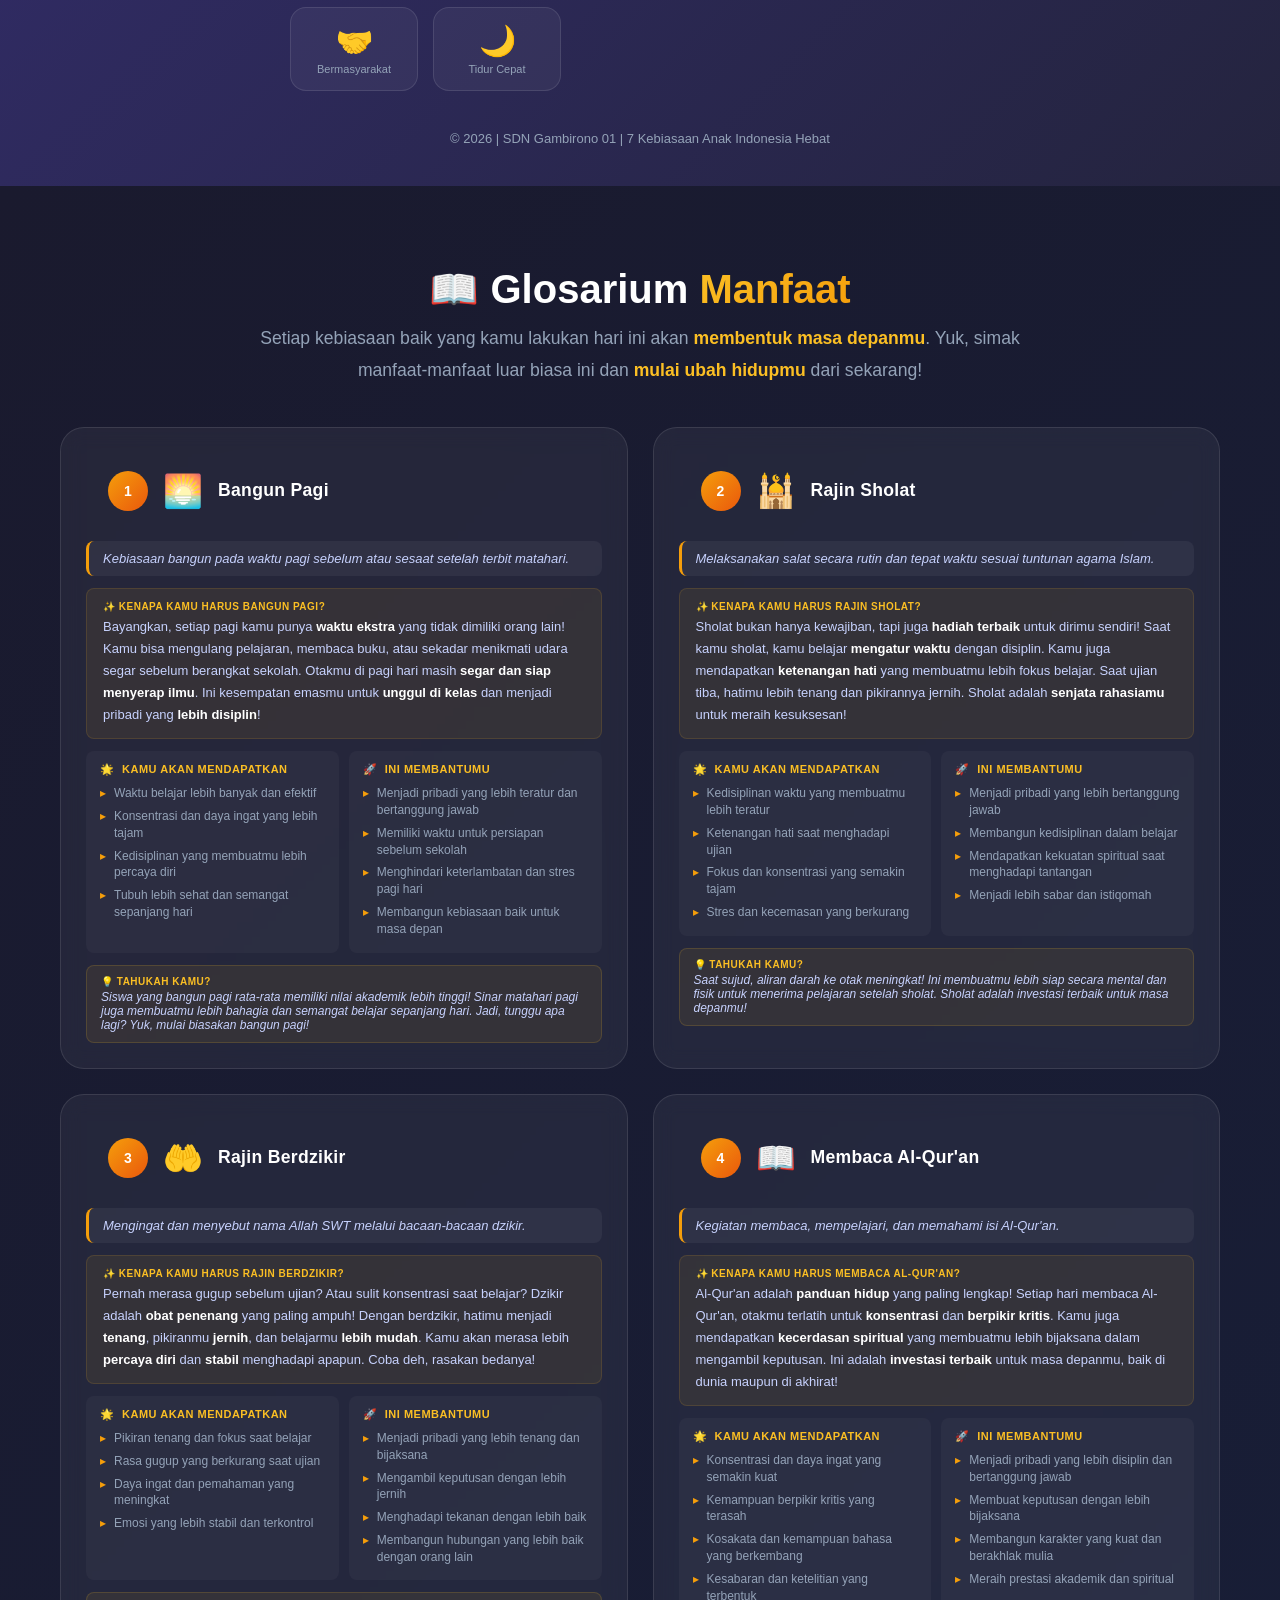
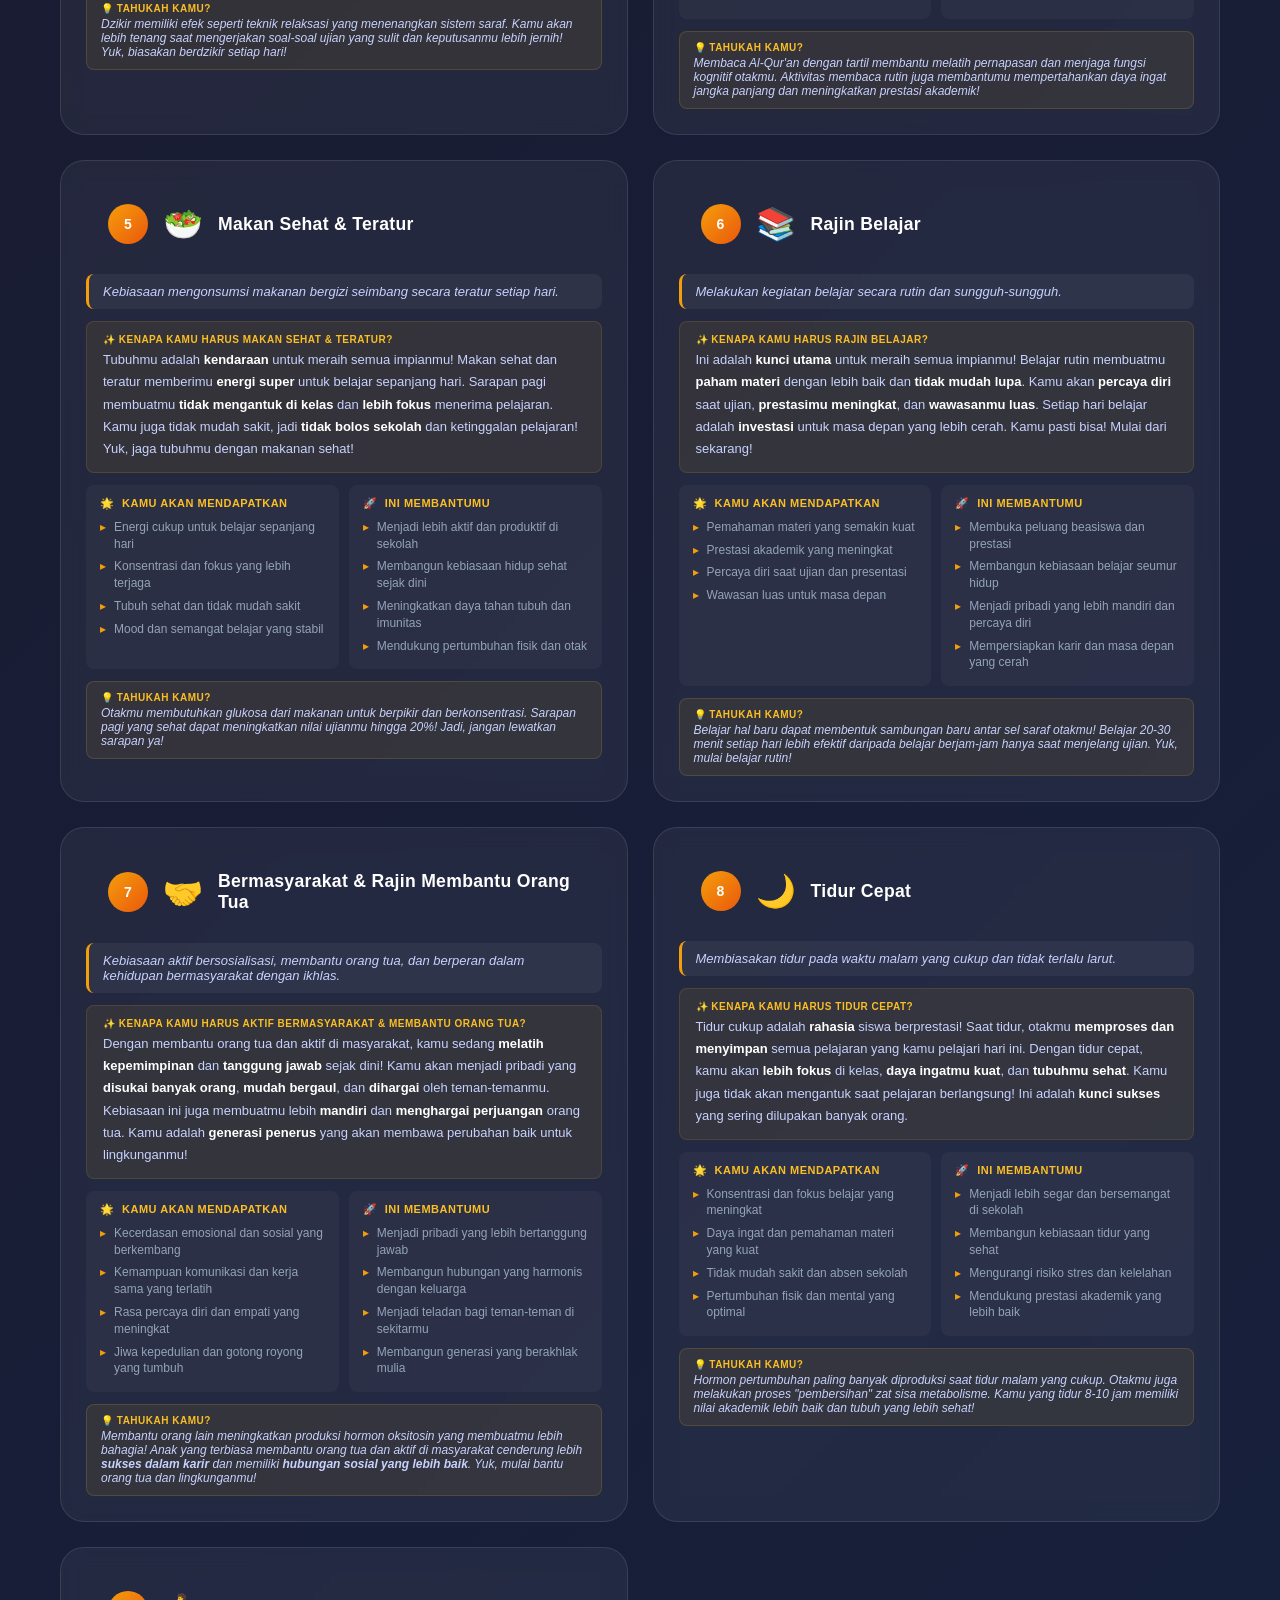
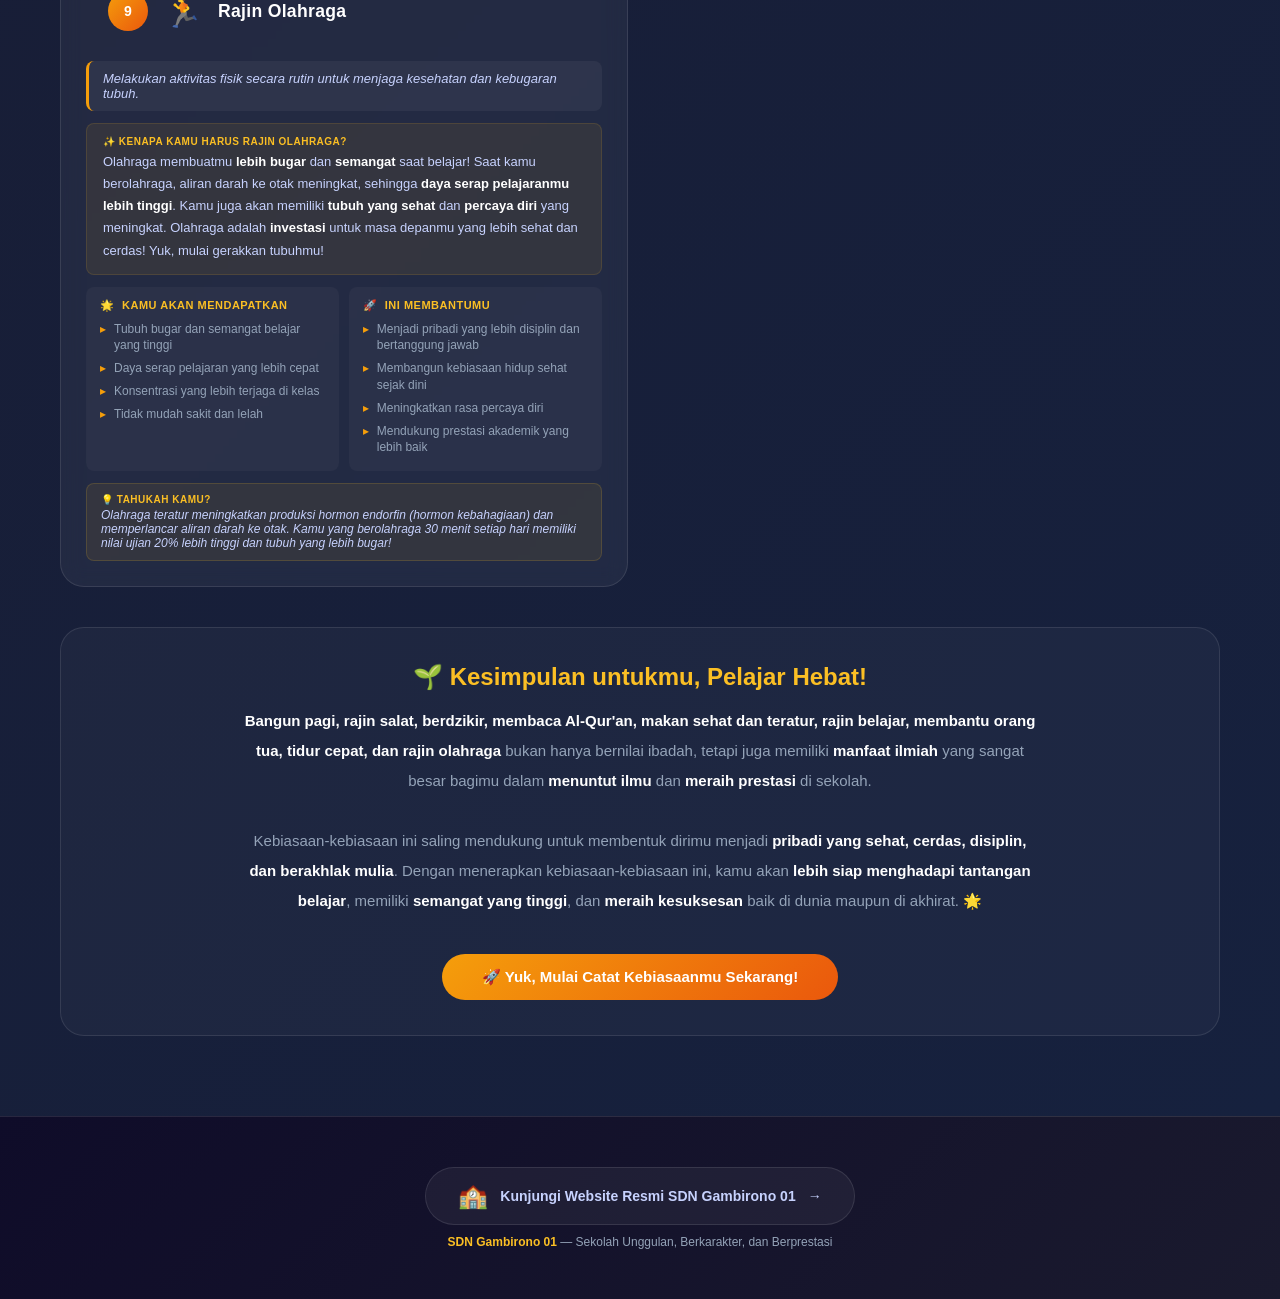
==== commit 1e7f2253: "Update index.html" ====
--- a/index.html
+++ b/index.html
@@ -595,30 +595,35 @@
     });
   }
 
-  function load() {
+  async function load() {
     const url = GAS_URL + '?action=getLeaderboard';
     console.log('🔄 Fetching:', url);
 
-    fetch(url, {
-      method: 'GET',
-      redirect: 'follow',
-      headers: { 'Accept': 'application/json' }
-    })
-    .then(function (res) {
+    try {
+      const res = await fetch(url, {
+        method: 'GET',
+        redirect: 'follow'
+      });
+
+      console.log('📡 Status:', res.status, res.type);
+
       if (!res.ok) throw new Error('HTTP ' + res.status);
-      return res.json();
-    })
-    .then(function (json) {
+
+      const json = await res.json();
       console.log('✅ Leaderboard data:', json);
-      if (!json || !json.success) throw new Error(json?.error || 'bad response');
+
+      if (!json || !json.success) {
+        throw new Error(json?.error || 'Response tidak valid');
+      }
+
       KELAS_LIST.forEach(function (k) {
         renderRank('rank-' + k, (json.data && json.data[k]) || []);
       });
-    })
-    .catch(function (err) {
+
+    } catch (err) {
       console.error('❌ Gagal memuat leaderboard:', err);
       showError('Gagal memuat');
-    });
+    }
   }
 
   window.addEventListener('load', load);
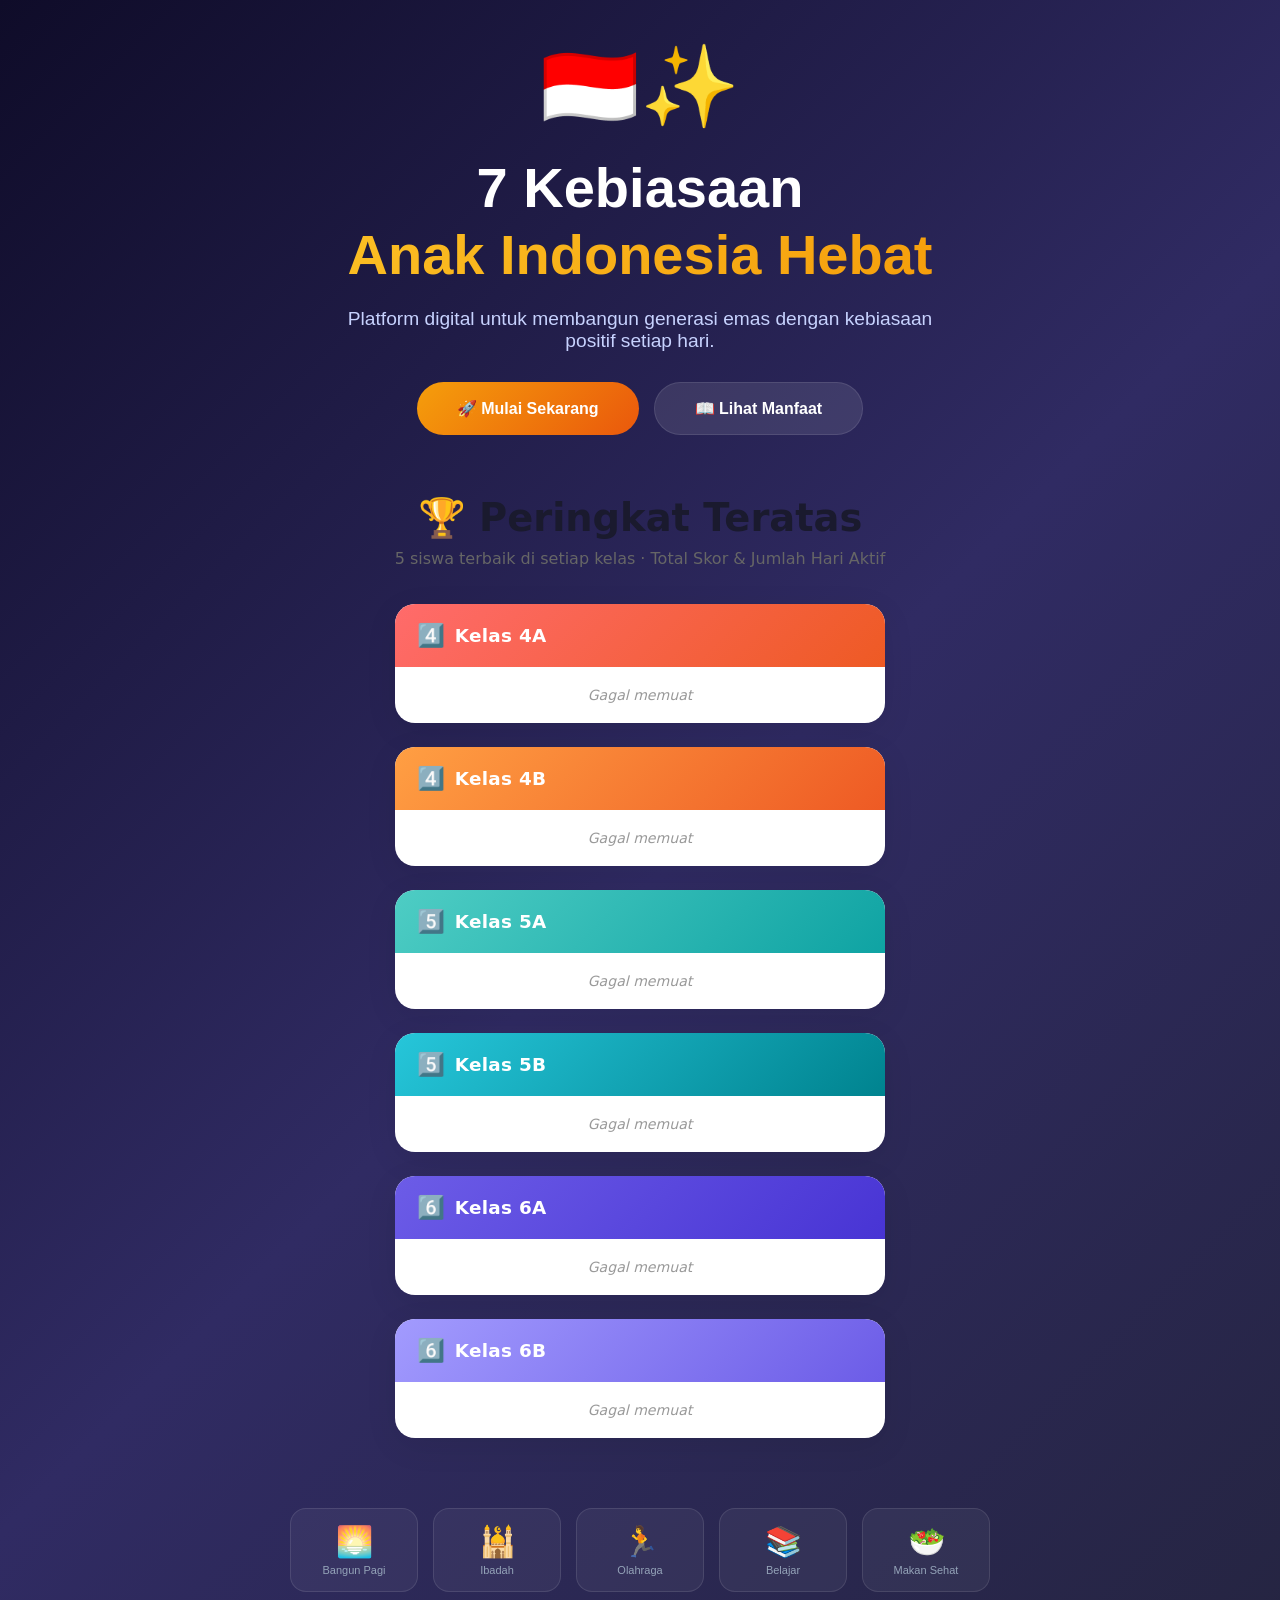
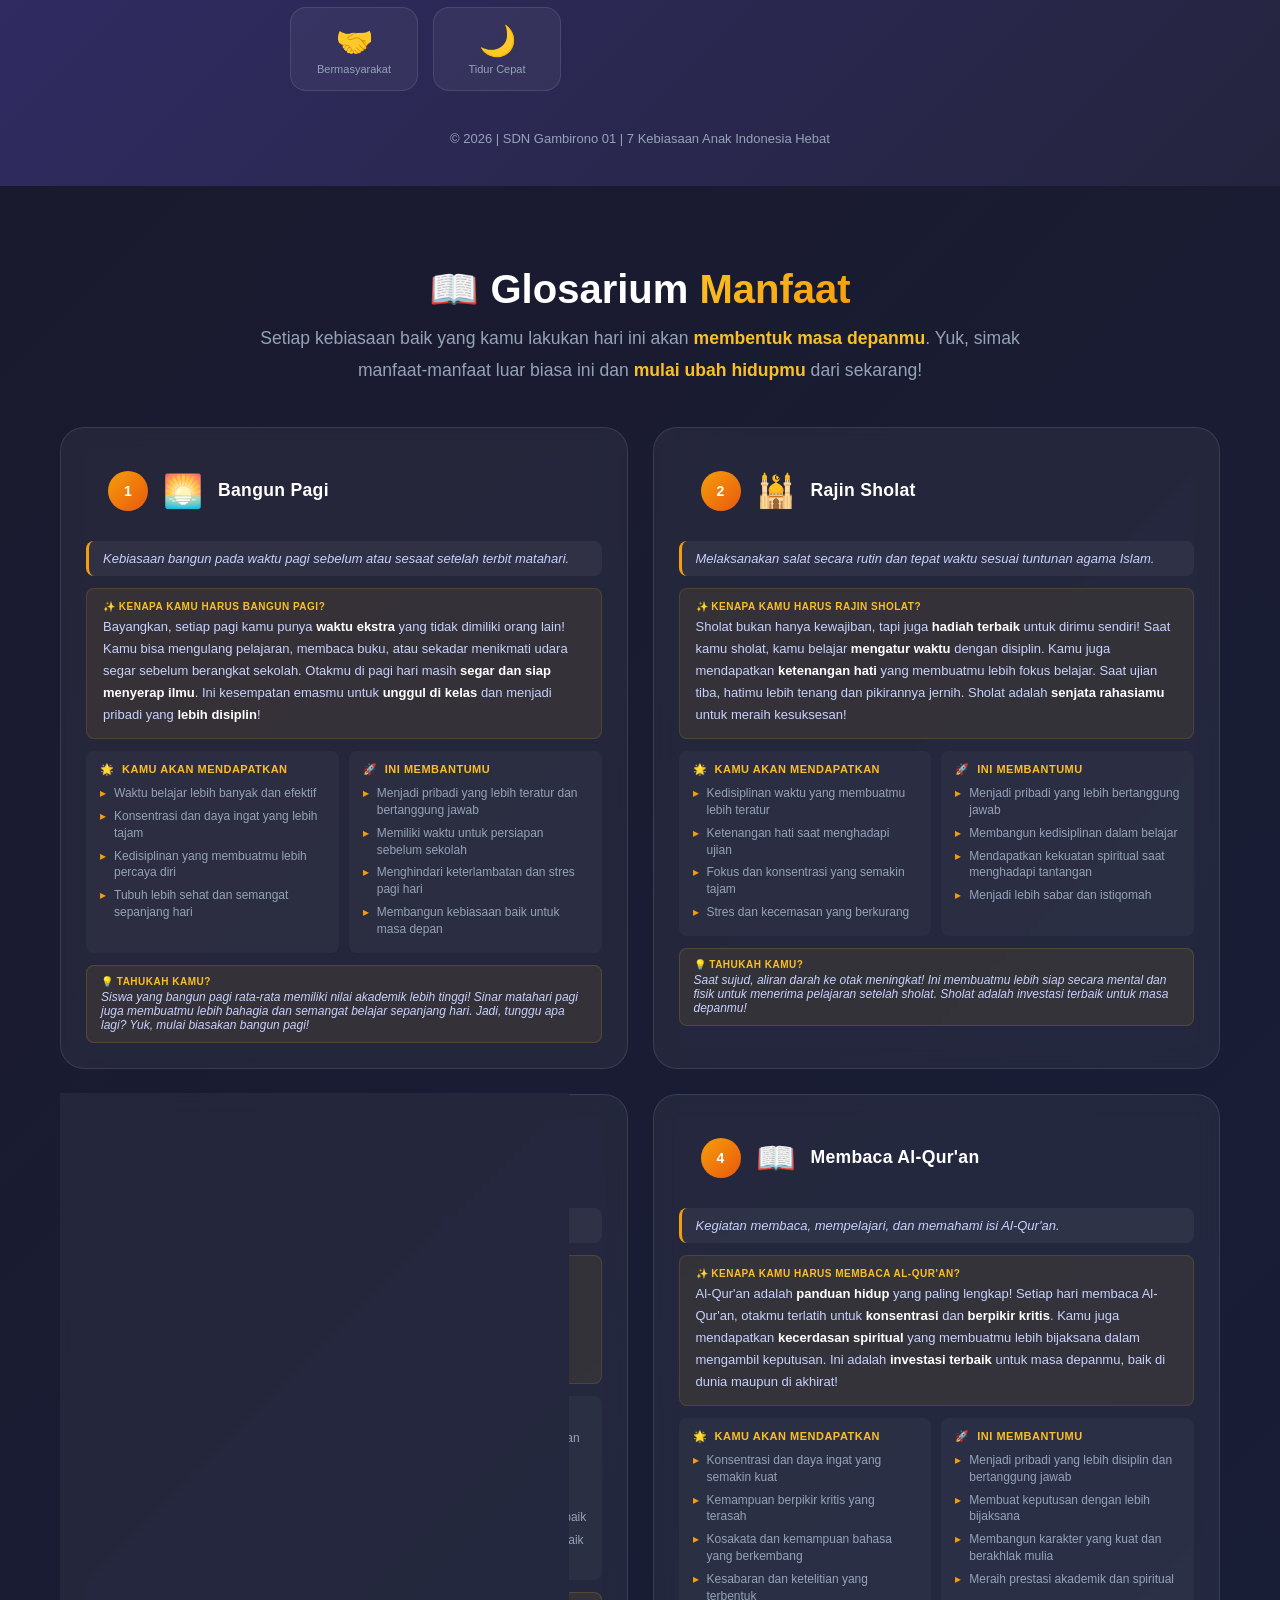
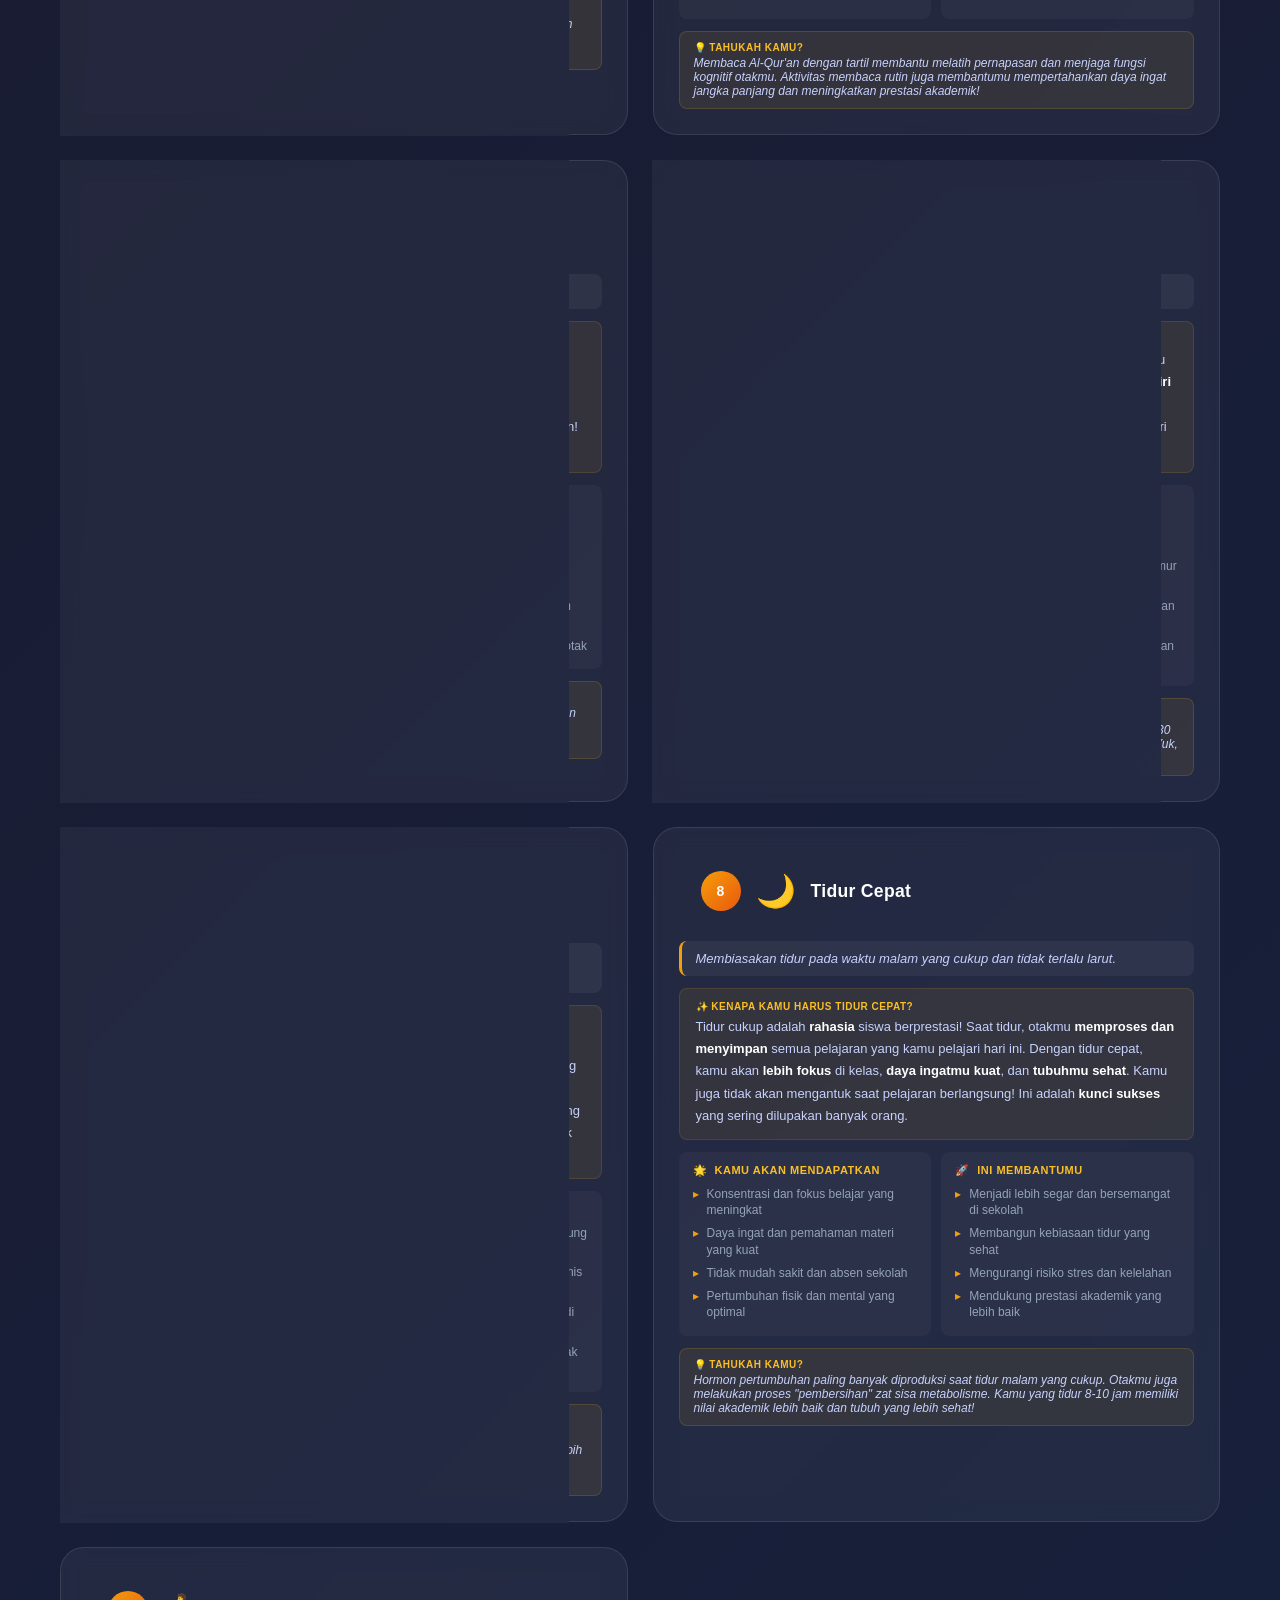
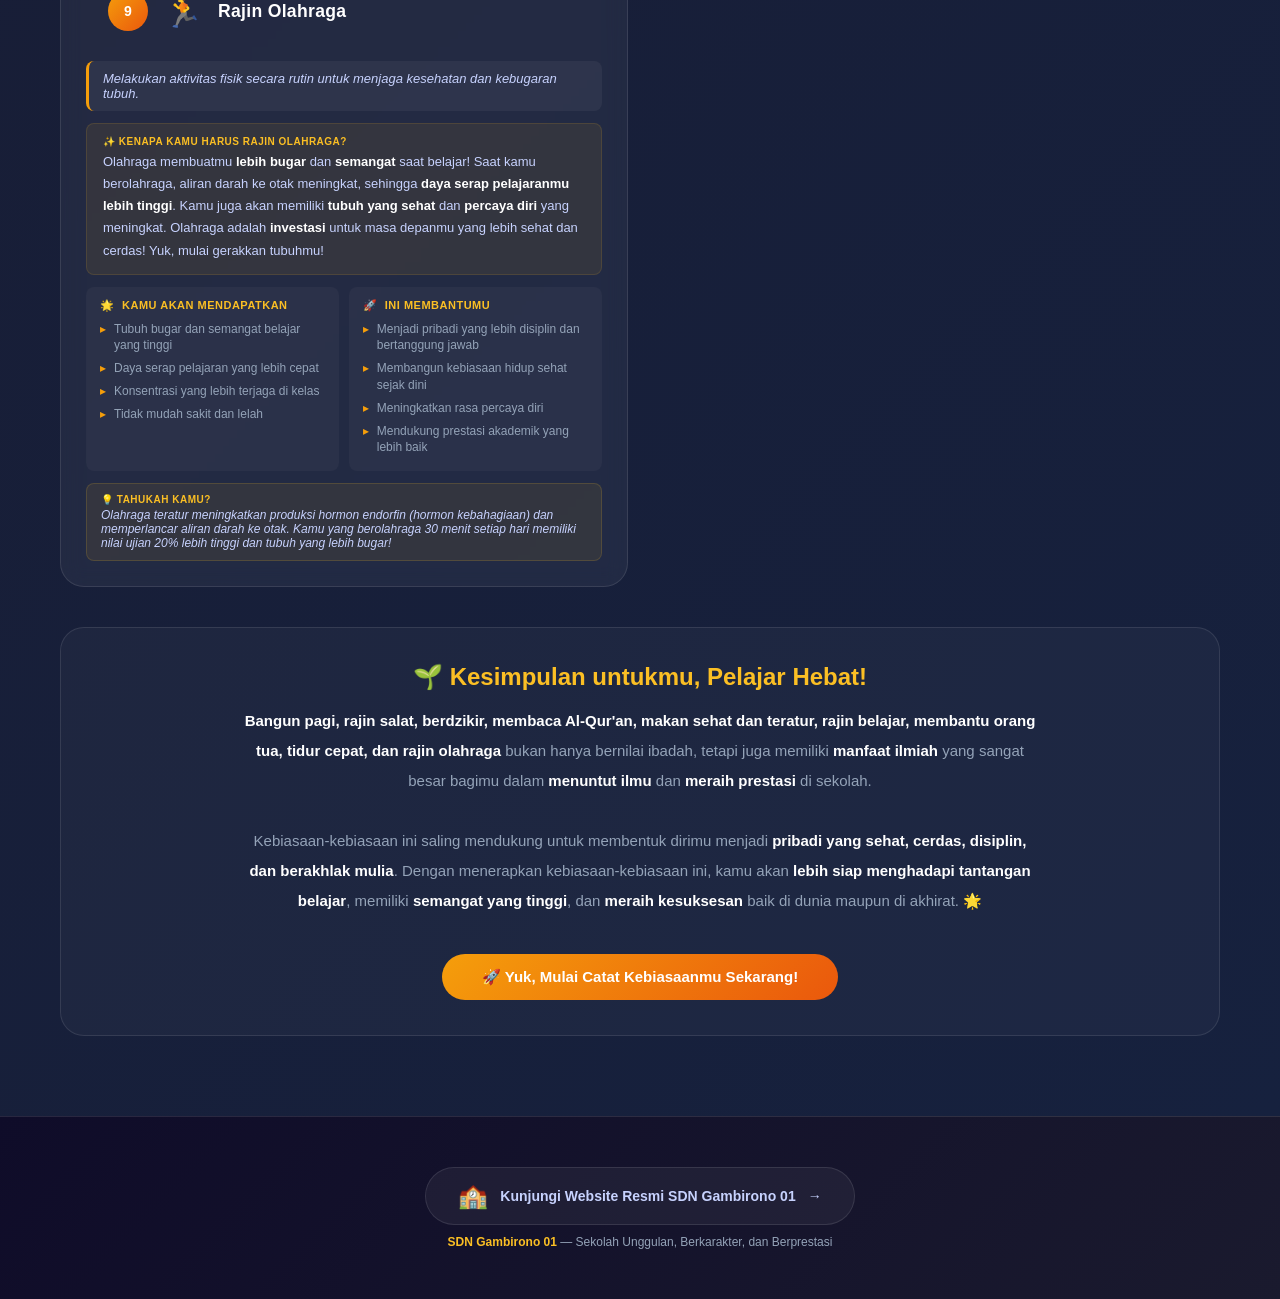
==== commit 48e4867c: "Update index.html" ====
--- a/index.html
+++ b/index.html
@@ -388,7 +388,7 @@
 <section class="leaderboard-section" id="leaderboard">
   <div class="leaderboard-header">
     <h2>🏆 Peringkat Teratas</h2>
-    <p class="leaderboard-sub">5 siswa terbaik di setiap kelas berdasarkan Total Skor</p>
+    <p class="leaderboard-sub">5 siswa terbaik di setiap kelas · Total Skor & Jumlah Hari Aktif</p>
   </div>
 
   <div class="leaderboard-grid">
@@ -541,7 +541,17 @@
   font-weight: 600;
   flex-shrink: 0;
 }
-
+.rank-hari {
+  font-size: 0.75rem;
+  color: #0FA3A3;
+  background: #e6f7f7;
+  padding: 3px 10px;
+  border-radius: 12px;
+  font-weight: 700;
+  flex-shrink: 0;
+  white-space: nowrap;
+}
+    
 .rank-skor { font-weight: 800; color: #0FA3A3; font-size: 1rem; flex-shrink: 0; }
 
 .rank-list li.loading,
@@ -573,20 +583,21 @@
   }
 
   function renderRank(elId, rows) {
-    const el = document.getElementById(elId);
-    if (!el) return;
-    if (!rows || !rows.length) {
-      el.innerHTML = '<li class="empty">Belum ada data</li>';
-      return;
-    }
-    el.innerHTML = rows.map(function (r) {
-      return '<li>' +
-        '<span class="rank-name">' + escapeHtml(r.nama) + '</span>' +
-        '<span class="rank-kelas">' + escapeHtml(r.kelas) + '</span>' +
-        '<span class="rank-skor">' + r.skor + '</span>' +
-      '</li>';
-    }).join('');
+  const el = document.getElementById(elId);
+  if (!el) return;
+  if (!rows || !rows.length) {
+    el.innerHTML = '<li class="empty">Belum ada data</li>';
+    return;
   }
+  el.innerHTML = rows.map(function (r) {
+    return '<li>' +
+      '<span class="rank-name">' + escapeHtml(r.nama) + '</span>' +
+      '<span class="rank-kelas">' + escapeHtml(r.kelas) + '</span>' +
+      '<span class="rank-hari" title="Jumlah hari">📅 ' + (r.hari || 0) + '</span>' +
+      '<span class="rank-skor">' + r.skor + '</span>' +
+    '</li>';
+  }).join('');
+}
 
   function showError(msg) {
     KELAS_LIST.forEach(function (k) {
